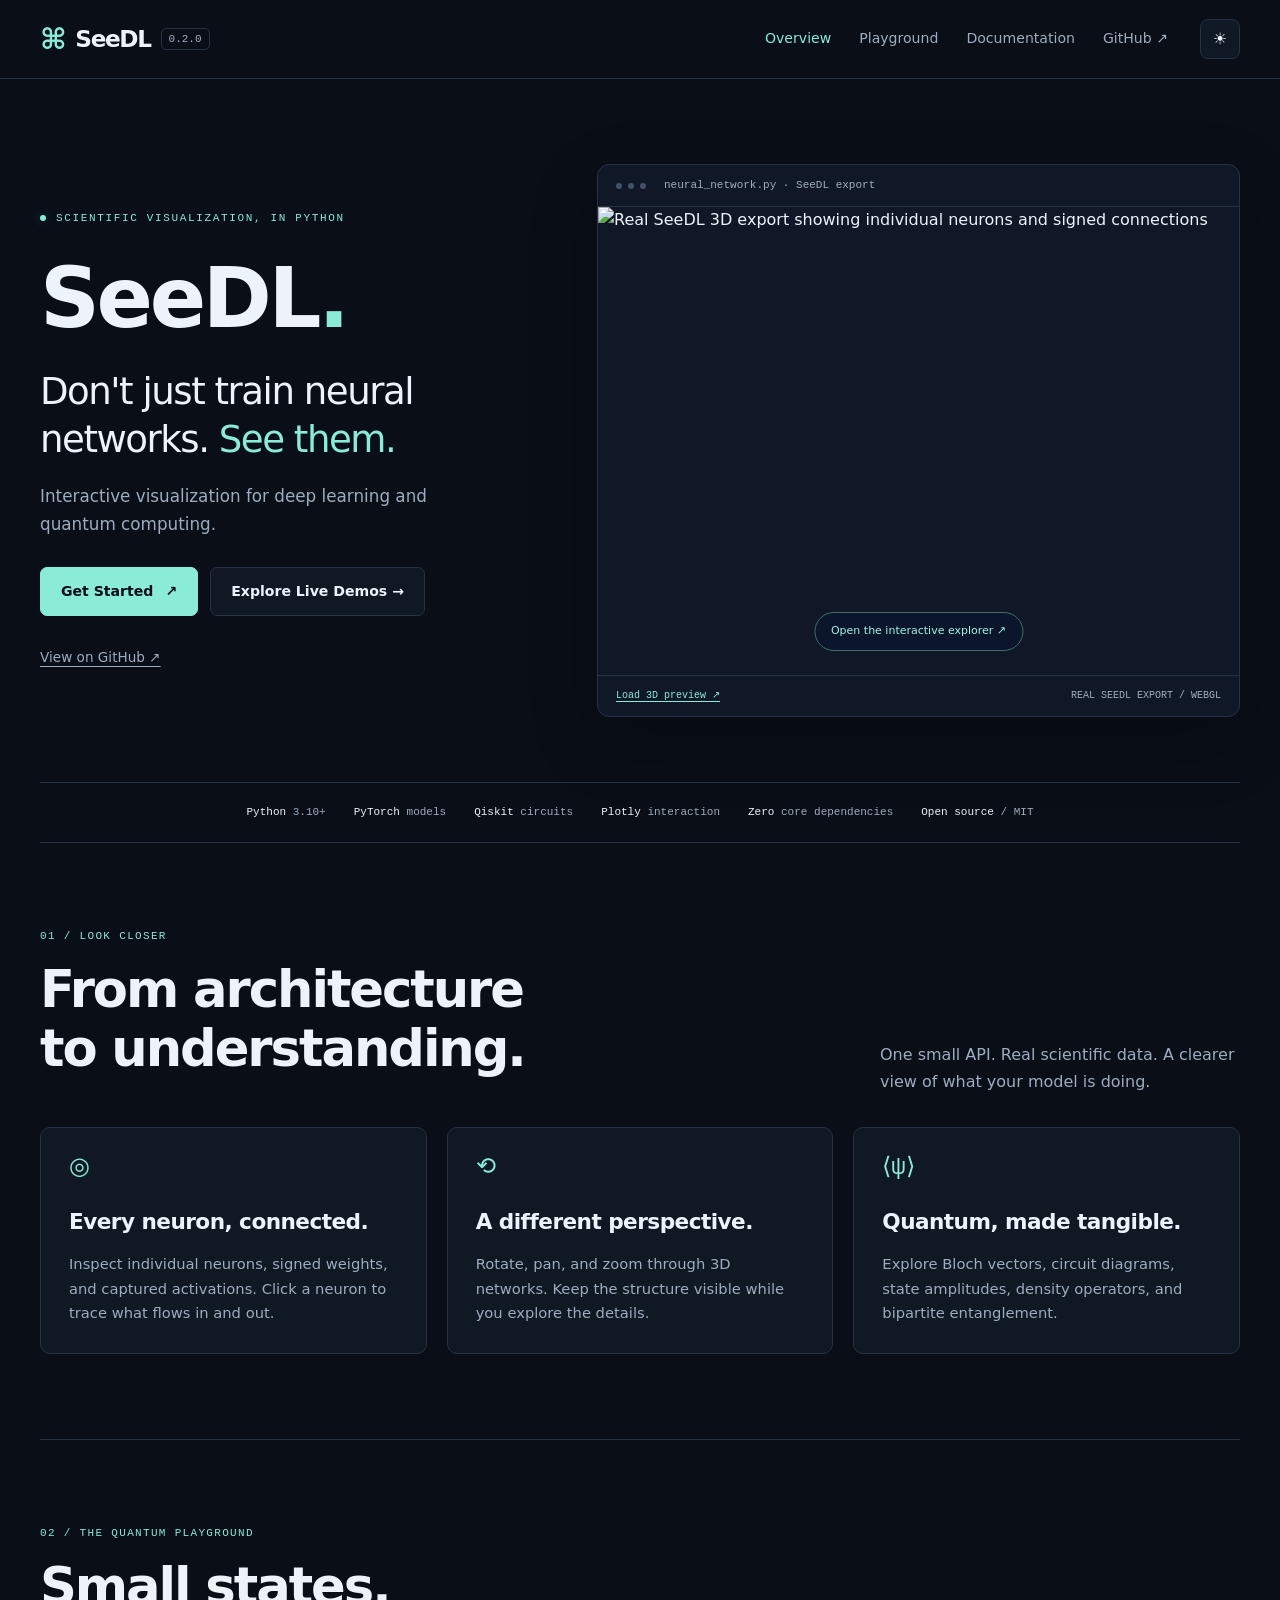
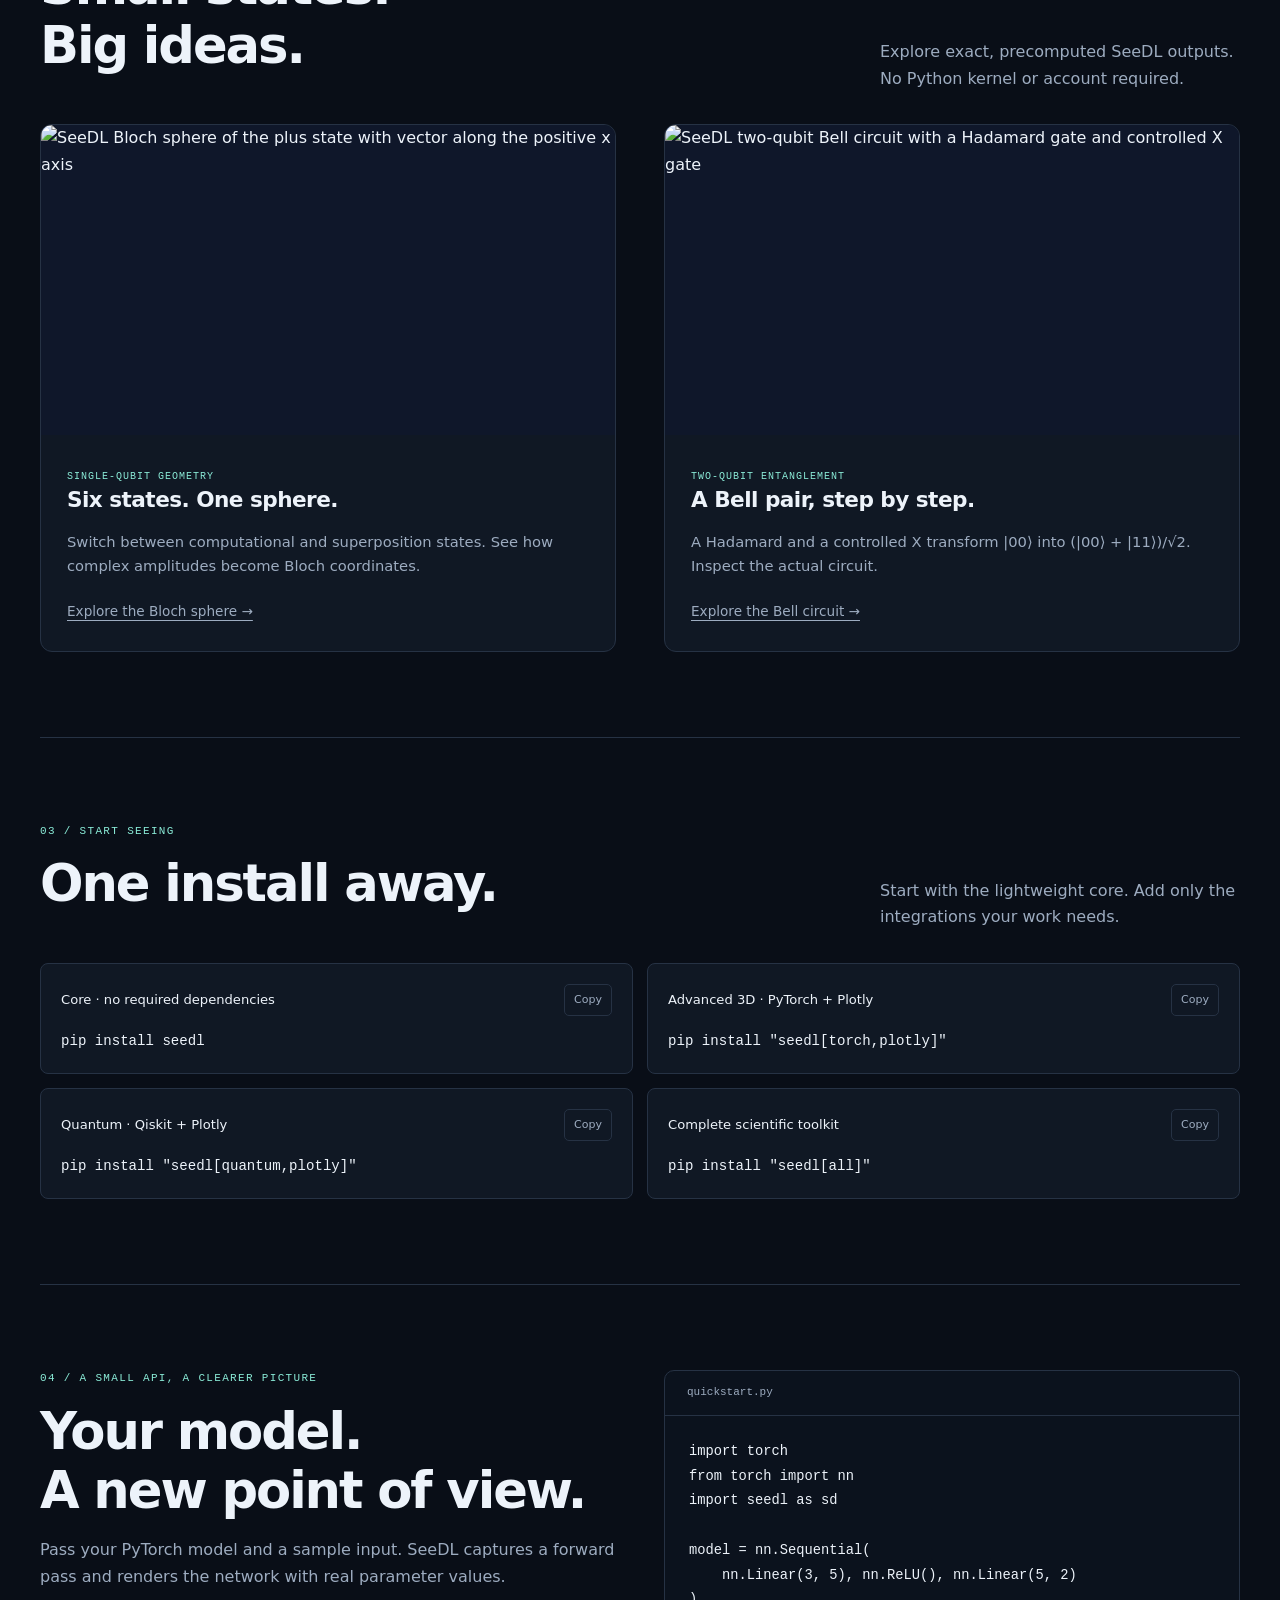
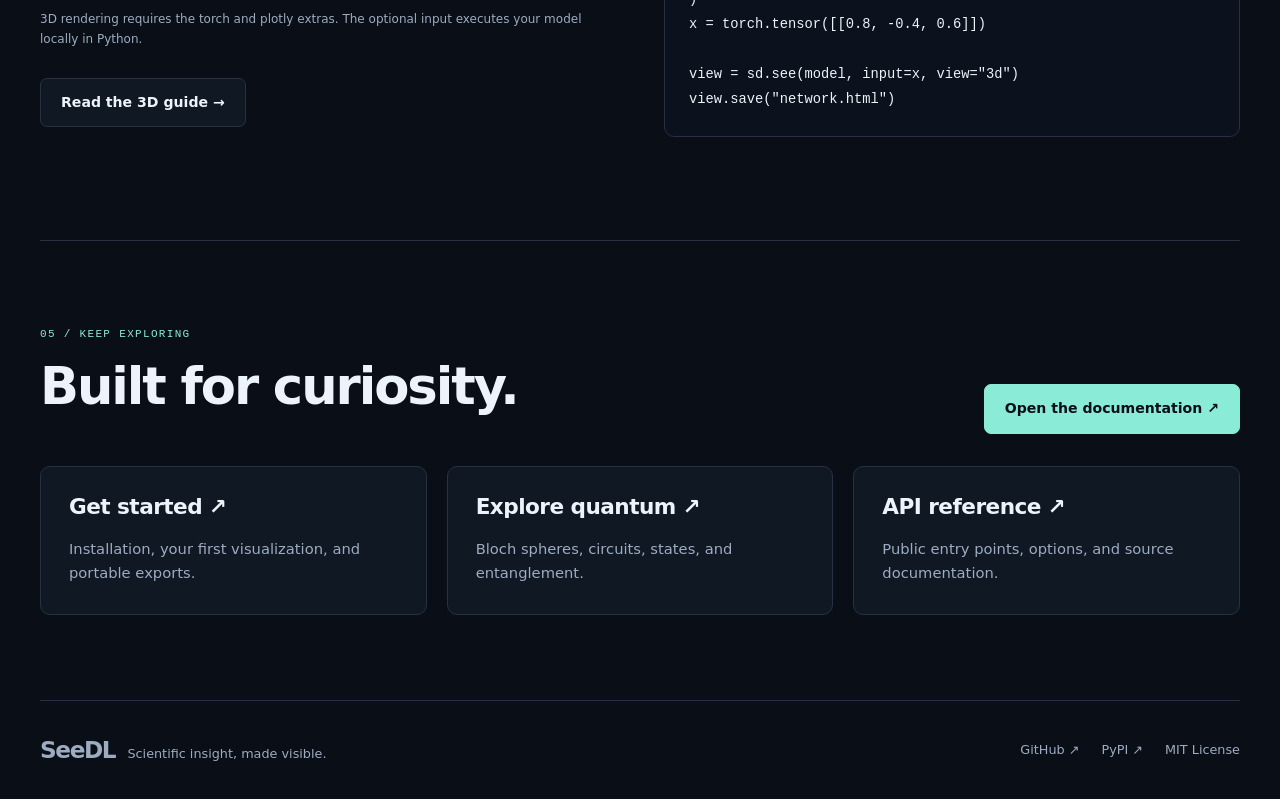
==== website/index.html @ eef2b164 "Build official SeeDL website and interactive playground" ====
<!doctype html>
<html lang="en"><head><meta charset="utf-8"><meta name="viewport" content="width=device-width, initial-scale=1">
<title>Interactive deep learning & quantum visualization · SeeDL</title><meta name="description" content="SeeDL 0.2.0 — interactive visualization for deep learning and quantum computing. Explore real PyTorch networks, Bloch spheres, and quantum circuits.">
<meta name="theme-color" content="#090e17"><link rel="icon" href="./assets/favicon.svg" type="image/svg+xml">
<link rel="stylesheet" href="./assets/style.css"><script src="./assets/site.js" defer></script></head>
<body><a class="skip" href="#main">Skip to content</a><header class="header"><nav class="nav wrap" aria-label="Main navigation">
<a class="brand" href="./index.html" aria-label="SeeDL home"><span class="brand-mark" aria-hidden="true">⌘</span>SeeDL <span class="version">0.2.0</span></a>
<button class="menu-button" data-menu aria-label="Toggle navigation" aria-controls="main-links" aria-expanded="false">☰</button>
<div class="navlinks" id="main-links"><a href="./index.html" aria-current="page">Overview</a><a href="./playground.html">Playground</a><a href="./docs/index.html">Documentation</a><a href="https://github.com/iamaritrasaha/seedl">GitHub ↗</a></div>
<button class="theme-button" data-theme-toggle aria-label="Use light theme">☀</button></nav></header>
<main id="main"><div class="wrap"><section class="hero"><div><div class="eyebrow"><span class="dot"></span> Scientific visualization, in Python</div><h1>SeeDL<span class="accent">.</span></h1><p class="tagline">Don't just train neural networks. <span class="accent">See them.</span></p><p class="intro">Interactive visualization for deep learning and quantum computing.</p><div class="actions"><a class="button primary" href="./docs/index.html#quickstart">Get Started <span>↗</span></a><a class="button" href="./playground.html">Explore Live Demos →</a></div><a class="textlink" href="https://github.com/iamaritrasaha/seedl">View on GitHub ↗</a></div>
<div class="hero-visual"><div class="window"><div class="windowbar"><i></i><i></i><i></i><span>neural_network.py · SeeDL export</span></div><a class="image-link" href="./playground.html#network"><img src="./assets/network.jpg" width="911" height="664" alt="Real SeeDL 3D export showing individual neurons and signed connections"></a><div class="windowfoot"><button class="preview-load" data-preview>Load 3D preview ↗</button><span>REAL SEEDL EXPORT / WEBGL</span></div></div></div></section>
<div class="trustbar"><span><b>Python</b> 3.10+</span><span><b>PyTorch</b> models</span><span><b>Qiskit</b> circuits</span><span><b>Plotly</b> interaction</span><span><b>Zero</b> core dependencies</span><span><b>Open source</b> / MIT</span></div>
<section class="section"><div class="section-head"><div><div class="section-number">01 / LOOK CLOSER</div><h2>From architecture<br>to understanding.</h2></div><p>One small API. Real scientific data. A clearer view of what your model is doing.</p></div><div class="grid3"><article class="card"><div class="icon">◎</div><h3>Every neuron, connected.</h3><p>Inspect individual neurons, signed weights, and captured activations. Click a neuron to trace what flows in and out.</p></article><article class="card"><div class="icon">⟲</div><h3>A different perspective.</h3><p>Rotate, pan, and zoom through 3D networks. Keep the structure visible while you explore the details.</p></article><article class="card"><div class="icon">⟨ψ⟩</div><h3>Quantum, made tangible.</h3><p>Explore Bloch vectors, circuit diagrams, state amplitudes, density operators, and bipartite entanglement.</p></article></div></section>
<section class="section"><div class="section-head"><div><div class="section-number">02 / THE QUANTUM PLAYGROUND</div><h2>Small states.<br>Big ideas.</h2></div><p>Explore exact, precomputed SeeDL outputs. No Python kernel or account required.</p></div><div class="split"><article class="quantum-card"><a href="./playground.html#bloch"><img src="./assets/bloch.svg" width="780" height="560" loading="lazy" alt="SeeDL Bloch sphere of the plus state with vector along the positive x axis"></a><div class="quantum-body"><span class="badge">Single-qubit geometry</span><h3>Six states. One sphere.</h3><p>Switch between computational and superposition states. See how complex amplitudes become Bloch coordinates.</p><a class="textlink" href="./playground.html#bloch">Explore the Bloch sphere →</a></div></article><article class="quantum-card"><a href="./playground.html#circuit"><img src="./assets/bell.svg" width="780" height="560" loading="lazy" alt="SeeDL two-qubit Bell circuit with a Hadamard gate and controlled X gate"></a><div class="quantum-body"><span class="badge">Two-qubit entanglement</span><h3>A Bell pair, step by step.</h3><p>A Hadamard and a controlled X transform |00⟩ into (|00⟩ + |11⟩)/√2. Inspect the actual circuit.</p><a class="textlink" href="./playground.html#circuit">Explore the Bell circuit →</a></div></article></div></section>
<section class="section" id="installation"><div class="section-head"><div><div class="section-number">03 / START SEEING</div><h2>One install away.</h2></div><p>Start with the lightweight core. Add only the integrations your work needs.</p></div><div class="install-grid"><div class="install"><div class="install-top"><span>Core · no required dependencies</span><button class="copy" data-copy="pip install seedl" aria-label="Copy Core · no required dependencies installation command">Copy</button></div><code>pip install seedl</code></div><div class="install"><div class="install-top"><span>Advanced 3D · PyTorch + Plotly</span><button class="copy" data-copy="pip install &quot;seedl[torch,plotly]&quot;" aria-label="Copy Advanced 3D · PyTorch + Plotly installation command">Copy</button></div><code>pip install &quot;seedl[torch,plotly]&quot;</code></div><div class="install"><div class="install-top"><span>Quantum · Qiskit + Plotly</span><button class="copy" data-copy="pip install &quot;seedl[quantum,plotly]&quot;" aria-label="Copy Quantum · Qiskit + Plotly installation command">Copy</button></div><code>pip install &quot;seedl[quantum,plotly]&quot;</code></div><div class="install"><div class="install-top"><span>Complete scientific toolkit</span><button class="copy" data-copy="pip install &quot;seedl[all]&quot;" aria-label="Copy Complete scientific toolkit installation command">Copy</button></div><code>pip install &quot;seedl[all]&quot;</code></div></div></section>
<section class="section"><div class="split"><div><div class="section-number">04 / A SMALL API, A CLEARER PICTURE</div><h2>Your model.<br>A new point of view.</h2><p>Pass your PyTorch model and a sample input. SeeDL captures a forward pass and renders the network with real parameter values.</p><p class="mini">3D rendering requires the torch and plotly extras. The optional input executes your model locally in Python.</p><div class="actions"><a class="button" href="./docs/index.html#interactive-3d">Read the 3D guide →</a></div></div><div class="terminal"><div class="terminal-title">quickstart.py</div><pre><code>import torch
from torch import nn
import seedl as sd

model = nn.Sequential(
    nn.Linear(3, 5), nn.ReLU(), nn.Linear(5, 2)
)
x = torch.tensor([[0.8, -0.4, 0.6]])

view = sd.see(model, input=x, view=&quot;3d&quot;)
view.save(&quot;network.html&quot;)</code></pre></div></div></section>
<section class="section"><div class="section-head"><div><div class="section-number">05 / KEEP EXPLORING</div><h2>Built for curiosity.</h2></div><a class="button primary" href="./docs/index.html">Open the documentation ↗</a></div><div class="grid3"><a class="card" href="./docs/index.html#quickstart"><h3>Get started ↗</h3><p>Installation, your first visualization, and portable exports.</p></a><a class="card" href="./docs/index.html#quantum"><h3>Explore quantum ↗</h3><p>Bloch spheres, circuits, states, and entanglement.</p></a><a class="card" href="./docs/index.html#api"><h3>API reference ↗</h3><p>Public entry points, options, and source documentation.</p></a></div></section></div></main>
<footer class="footer wrap"><span><a class="brand" href="./index.html">SeeDL</a> &nbsp; Scientific insight, made visible.</span><div><a href="https://github.com/iamaritrasaha/seedl">GitHub ↗</a><a href="https://pypi.org/project/seedl/">PyPI ↗</a><a href="https://github.com/iamaritrasaha/seedl/blob/main/LICENSE">MIT License</a></div></footer></body></html>
---- website/assets/style.css ----
:root{color-scheme:dark;--bg:#090e17;--panel:#101824;--panel2:#141f2e;--text:#edf3fa;--muted:#9dacc0;--line:#263244;--accent:#8aebd7;--violet:#b3a4f5;--code:#0b121d;--shadow:0 24px 70px #0003;font-family:Inter,ui-sans-serif,system-ui,-apple-system,BlinkMacSystemFont,"Segoe UI",sans-serif;font-synthesis:none}
:root[data-theme=light]{color-scheme:light;--bg:#f5f7fa;--panel:#fff;--panel2:#edf2f7;--text:#142033;--muted:#526278;--line:#d5dde7;--accent:#076c5a;--violet:#6b45b1;--code:#edf2f7;--shadow:0 24px 70px #1631480b}
*{box-sizing:border-box}html{scroll-behavior:smooth;scroll-padding-top:100px}body{margin:0;background:var(--bg);color:var(--text);line-height:1.65}a{color:inherit;text-decoration:none}button,select{font:inherit}button,a,select{-webkit-tap-highlight-color:transparent}button{cursor:pointer}a:hover{color:var(--accent)}:focus-visible{outline:3px solid var(--accent);outline-offset:5px}p{color:var(--muted);margin:0 0 1.25rem}h1,h2,h3{line-height:1.15;letter-spacing:-.04em;font-weight:600;margin:0 0 1.1rem}h1{font-size:clamp(3rem,6.5vw,6.25rem)}h2{font-size:clamp(2rem,4vw,3.25rem)}h3{font-size:1.35rem;letter-spacing:-.025em}code,pre,.mono{font-family:"SFMono-Regular",Consolas,"Liberation Mono",monospace}code{font-size:.88em}pre{margin:0;white-space:pre;overflow:auto;line-height:1.8;font-size:.86rem}pre code{font-size:inherit}.wrap{width:min(1200px,calc(100% - 64px));margin:auto}.skip{position:fixed;top:-100px;left:20px;z-index:20;padding:10px;background:var(--panel)}.skip:focus{top:10px}.header{position:sticky;top:0;z-index:10;border-bottom:1px solid var(--line);background:var(--bg)}.nav{height:78px;display:flex;align-items:center;gap:32px}.brand{display:inline-flex;align-items:center;gap:10px;font-weight:700;font-size:1.45rem;letter-spacing:-.06em}.brand-mark{color:var(--accent);font-size:1.8rem;line-height:1}.version{font:11px/1.5 ui-monospace,monospace;letter-spacing:0;border:1px solid var(--line);padding:2px 7px;border-radius:5px;color:var(--muted)}.navlinks{margin-left:auto;display:flex;align-items:center;gap:28px;font-size:.88rem;color:var(--muted)}.navlinks [aria-current=page]{color:var(--accent)}.theme-button,.menu-button{background:var(--panel);color:var(--text);border:1px solid var(--line);border-radius:8px;min-width:40px;min-height:40px}.menu-button{display:none}.eyebrow{display:flex;align-items:center;gap:10px;font:11px/1.5 ui-monospace,monospace;letter-spacing:.15em;text-transform:uppercase;color:var(--accent);margin-bottom:24px}.dot{width:6px;height:6px;border-radius:100%;background:var(--accent);box-shadow:0 0 12px #8aebd744}.hero{padding:85px 0 65px;display:grid;grid-template-columns:.95fr 1.2fr;gap:48px;align-items:center}.hero h1{margin-bottom:22px}.hero .tagline{font-size:clamp(1.6rem,2.9vw,2.45rem);line-height:1.28;letter-spacing:-.04em;color:var(--text);max-width:450px}.accent{color:var(--accent)}.hero .intro{max-width:400px;font-size:1.05rem}.actions{display:flex;gap:12px;flex-wrap:wrap;align-items:center;margin:28px 0}.button{display:inline-flex;align-items:center;justify-content:center;gap:12px;padding:12px 20px;border:1px solid var(--line);border-radius:7px;background:var(--panel);font-size:.88rem;font-weight:600;color:var(--text);transition:transform .2s,border-color .2s}.button:hover{transform:translateY(-2px);border-color:var(--accent)}.button.primary{background:var(--accent);border-color:var(--accent);color:var(--bg)}.textlink{font-size:.85rem;color:var(--muted);text-decoration:underline;text-underline-offset:4px}.hero-visual{min-width:0;position:relative}.window{border:1px solid var(--line);border-radius:12px;background:#101827;overflow:hidden;box-shadow:var(--shadow)}.windowbar{padding:13px 18px;display:flex;gap:6px;align-items:center;border-bottom:1px solid #263244;color:#a1aec0;font:11px/1.4 monospace}.windowbar i{height:6px;width:6px;border-radius:50%;background:#425166}.windowbar span{margin-left:12px}.window img{display:block;width:100%;height:auto}.windowfoot{display:flex;justify-content:space-between;padding:12px 18px;border-top:1px solid #263244;color:#a1aec0;font:10px/1.6 monospace}.image-link{display:block;position:relative}.image-link:after{content:'Open the interactive explorer ↗';position:absolute;bottom:24px;left:50%;transform:translateX(-50%);white-space:nowrap;background:#0c172de8;color:#a4f4e2;border:1px solid #456c6c;border-radius:30px;padding:9px 16px;font-size:11px}.trustbar{display:flex;gap:28px;justify-content:center;flex-wrap:wrap;border-top:1px solid var(--line);border-bottom:1px solid var(--line);padding:21px 0;font:11px/1.6 monospace;color:var(--muted)}.trustbar b{color:var(--text);font-weight:500}.section{padding:85px 0;border-bottom:1px solid var(--line)}.section-head{display:flex;justify-content:space-between;align-items:end;gap:32px;margin-bottom:32px}.section-head p{max-width:360px;margin:0}.section-number{color:var(--accent);font:11px/1.5 monospace;letter-spacing:.12em;margin-bottom:15px}.grid3{display:grid;grid-template-columns:repeat(3,1fr);gap:20px}.card{padding:28px;border:1px solid var(--line);border-radius:10px;background:var(--panel)}.card p{font-size:.92rem;margin-bottom:0}.card .icon{font:24px/1 monospace;color:var(--accent);margin-bottom:30px}.split{display:grid;grid-template-columns:1fr 1fr;gap:48px;align-items:start}.terminal{border:1px solid var(--line);border-radius:10px;background:var(--code);overflow:hidden}.terminal-title{font:11px/1.6 monospace;color:var(--muted);padding:13px 22px;border-bottom:1px solid var(--line)}.terminal pre{padding:24px}.comment{color:var(--muted)}.syntax{color:var(--accent)}.install-grid{display:grid;grid-template-columns:1fr 1fr;gap:14px}.install{padding:20px;background:var(--panel);border:1px solid var(--line);border-radius:8px;min-width:0}.install-top{display:flex;align-items:center;justify-content:space-between;font-size:.82rem;margin-bottom:14px}.copy{background:transparent;border:1px solid var(--line);border-radius:5px;color:var(--muted);font-size:11px;padding:5px 9px;min-height:32px}.install code{display:block;overflow:auto;white-space:nowrap}.quantum-card{background:var(--panel);border:1px solid var(--line);border-radius:12px;overflow:hidden}.quantum-card img{width:100%;height:310px;object-fit:contain;display:block;background:#0f172a}.quantum-body{padding:26px}.quantum-body p{font-size:.92rem}.badge{color:var(--accent);font:10px/1.5 monospace;letter-spacing:.1em;text-transform:uppercase}.footer{padding:30px 0;display:flex;align-items:center;justify-content:space-between;gap:25px;font-size:.8rem;color:var(--muted)}.footer div{display:flex;gap:22px}.page-title{padding:55px 0 30px}.page-title h1{font-size:clamp(2.6rem,5vw,4rem)}.page-title p{max-width:680px}.playground{padding-bottom:65px}.tabs{display:flex;gap:8px;margin-bottom:20px;flex-wrap:wrap}.tab{background:var(--panel);color:var(--muted);border:1px solid var(--line);padding:11px 20px;border-radius:7px;font-size:.9rem}.tab[aria-selected=true]{background:var(--panel2);color:var(--accent);border-color:var(--accent)}[hidden]{display:none!important}.demo-layout{display:grid;grid-template-columns:minmax(0,1fr) 265px;gap:20px}.demo-stage{border:1px solid var(--line);border-radius:10px;overflow:hidden;background:#0f172a;position:relative;min-width:0}.demo-stage iframe{display:block;width:100%;height:650px;border:0}.demo-caption{padding:14px 18px;border-top:1px solid var(--line);font-size:12px;color:#a1aec0}.inspector{padding:24px;border:1px solid var(--line);border-radius:10px;background:var(--panel);font-size:.85rem}.inspector h3{font-size:1rem;margin:20px 0 12px}.inspector h3:first-child{margin-top:0}.inspector p{margin-bottom:15px}.inspector code{display:block;white-space:normal;overflow-wrap:anywhere}.inspector select{max-width:100%;width:100%;border:1px solid var(--line);border-radius:6px;padding:9px;background:var(--panel2);color:var(--text);margin:10px 0 18px}.inspector .button{width:100%;margin-top:10px;padding:9px}.legend-key{display:block;margin:8px 0}.legend-key:before{content:'';display:inline-block;width:18px;height:2px;background:#00e5ff;vertical-align:middle;margin-right:9px}.legend-key.out:before{background:#fbbf24}.states{display:grid;grid-template-columns:repeat(3,1fr);gap:8px;margin:12px 0 24px}.state{border:1px solid var(--line);border-radius:6px;padding:10px 4px;background:var(--panel2);color:var(--text);min-height:44px}.state[aria-pressed=true]{border-color:var(--accent);color:var(--accent)}.notice{padding:15px 20px;background:var(--panel);border:1px solid var(--line);border-radius:8px;font-size:.8rem;margin-top:20px;color:var(--muted)}.demo-source{margin-top:25px}.demo-source summary{cursor:pointer;color:var(--muted);font-size:.85rem;padding:10px 0}.doc-layout{display:grid;grid-template-columns:220px minmax(0,1fr);gap:60px;padding:45px 0 80px;align-items:start}.docnav{position:sticky;top:105px;max-height:calc(100vh - 130px);overflow:auto;border-right:1px solid var(--line);font-size:.85rem}.docnav a{display:block;color:var(--muted);padding:6px 15px 6px 0}.docnav a:hover{color:var(--accent)}.docnav strong{display:block;font-size:.7rem;text-transform:uppercase;letter-spacing:.1em;margin:14px 0 8px;color:var(--text)}.docs{min-width:0;max-width:820px}.docs h1{font-size:3rem}.docs h2{font-size:1.8rem;margin-top:55px}.docs h3{font-size:1.1rem;margin-top:25px}.docs pre{background:var(--code);border:1px solid var(--line);border-radius:8px;padding:22px;margin:20px 0}.docs p a{color:var(--accent);text-decoration:underline;text-underline-offset:3px}.docs table{width:100%;border-collapse:collapse;font-size:.85rem;display:block;overflow:auto}.docs th,.docs td{text-align:left;padding:12px;border-bottom:1px solid var(--line);vertical-align:top}.docs th{color:var(--muted);font-weight:500}.loading-note{position:absolute;top:10px;left:12px;color:#a1aec0;font-size:11px;pointer-events:none}.fail-note{padding:16px;color:#fff;background:#6d2833}.mini{font-size:.75rem;color:var(--muted)}
@media(min-width:900px){.hero-visual{animation:arrive .7s ease-out both}@keyframes arrive{from{opacity:0;transform:translateY(10px)}to{opacity:1;transform:translateY(0)}}}
@media(max-width:1000px){.hero{gap:24px}.demo-layout{grid-template-columns:minmax(0,1fr) 230px}.grid3{gap:12px}.card{padding:22px}.split{gap:28px}}
@media(max-width:760px){.wrap{width:calc(100% - 36px)}.nav{height:66px;gap:12px}.navlinks{display:none;position:absolute;top:66px;left:0;right:0;padding:22px;background:var(--bg);border-bottom:1px solid var(--line);flex-direction:column;align-items:start;gap:18px}.navlinks.open{display:flex}.menu-button{display:block;margin-left:auto}.theme-button{flex-shrink:0}.hero{grid-template-columns:1fr;padding:48px 0 36px;gap:28px}.hero h1{font-size:4rem}.hero .tagline{max-width:100%;font-size:2rem}.hero .intro{max-width:100%}.hero-visual{max-width:600px}.trustbar{gap:14px;font-size:10px}.section{padding:50px 0}.section-head{display:block}.section-head p{margin-top:18px}.grid3,.split{grid-template-columns:1fr}.split{gap:28px}.grid3{gap:14px}.card .icon{margin-bottom:18px}.install-grid{grid-template-columns:1fr}.footer{align-items:start;flex-direction:column}.footer div{flex-wrap:wrap}.demo-layout{grid-template-columns:1fr}.inspector{display:block}.demo-stage iframe{height:590px}.doc-layout{grid-template-columns:1fr;gap:25px;padding-top:25px}.docnav{position:static;max-height:none;border-right:0;border-bottom:1px solid var(--line);padding-bottom:18px;display:flex;flex-wrap:wrap;gap:4px 16px}.docnav strong{flex-basis:100%;margin:4px 0}.docnav a{padding:3px 0}.docs h1{font-size:2.6rem}.tabs{gap:6px}.tab{padding:10px 12px;font-size:.8rem}.page-title{padding-top:35px}.quantum-card img{height:260px}}
@media(prefers-reduced-motion:reduce){html{scroll-behavior:auto}*,*:before,*:after{animation:none!important;transition:none!important}}
@media(max-width:760px){.demo-stage{overflow-x:auto}.demo-stage iframe{width:720px;max-width:none}.demo-caption{min-width:300px;position:sticky;left:0}}

.preview-load{font:inherit;color:#8aebd7;background:transparent;border:0;padding:0;text-decoration:underline;text-underline-offset:3px}.preview-load:disabled{text-decoration:none;cursor:default;color:#a1aec0}.preview-live{overflow:auto}.preview-live iframe{display:block;width:100%;min-width:680px;height:500px;border:0}
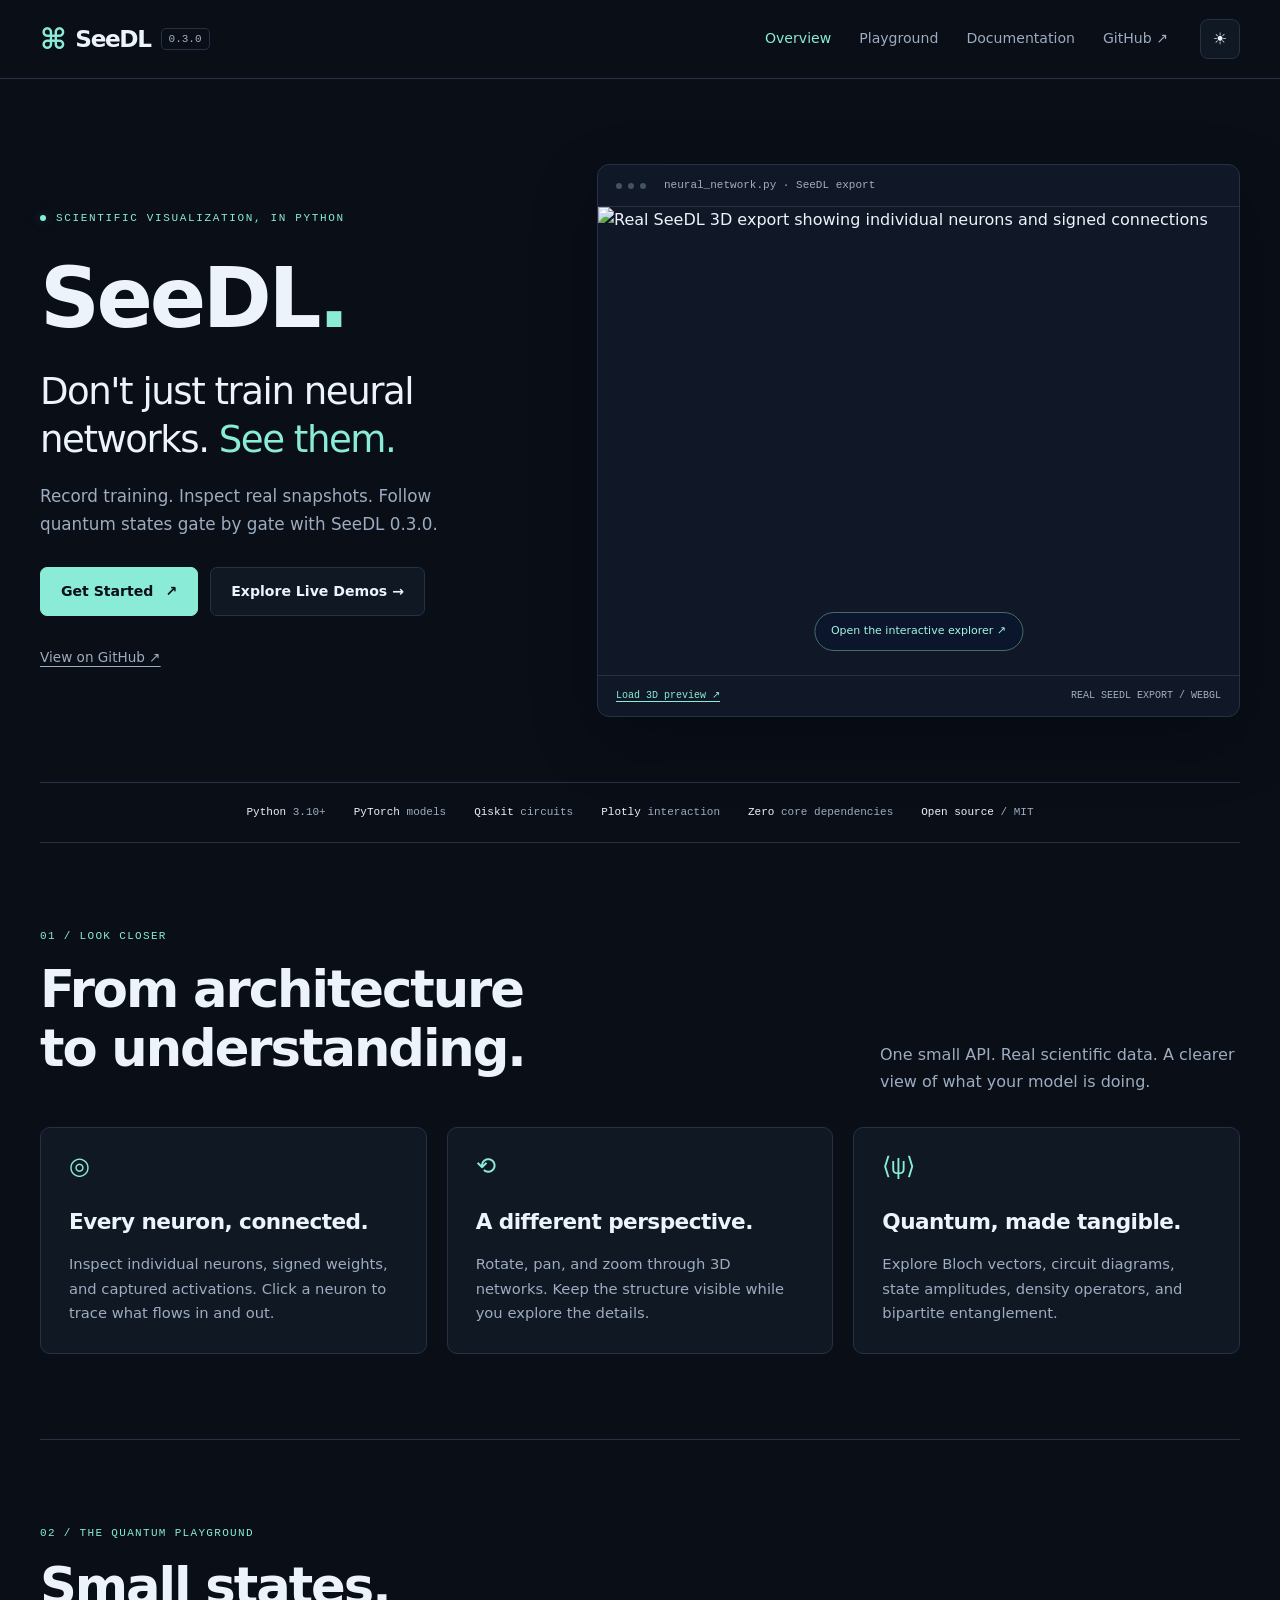
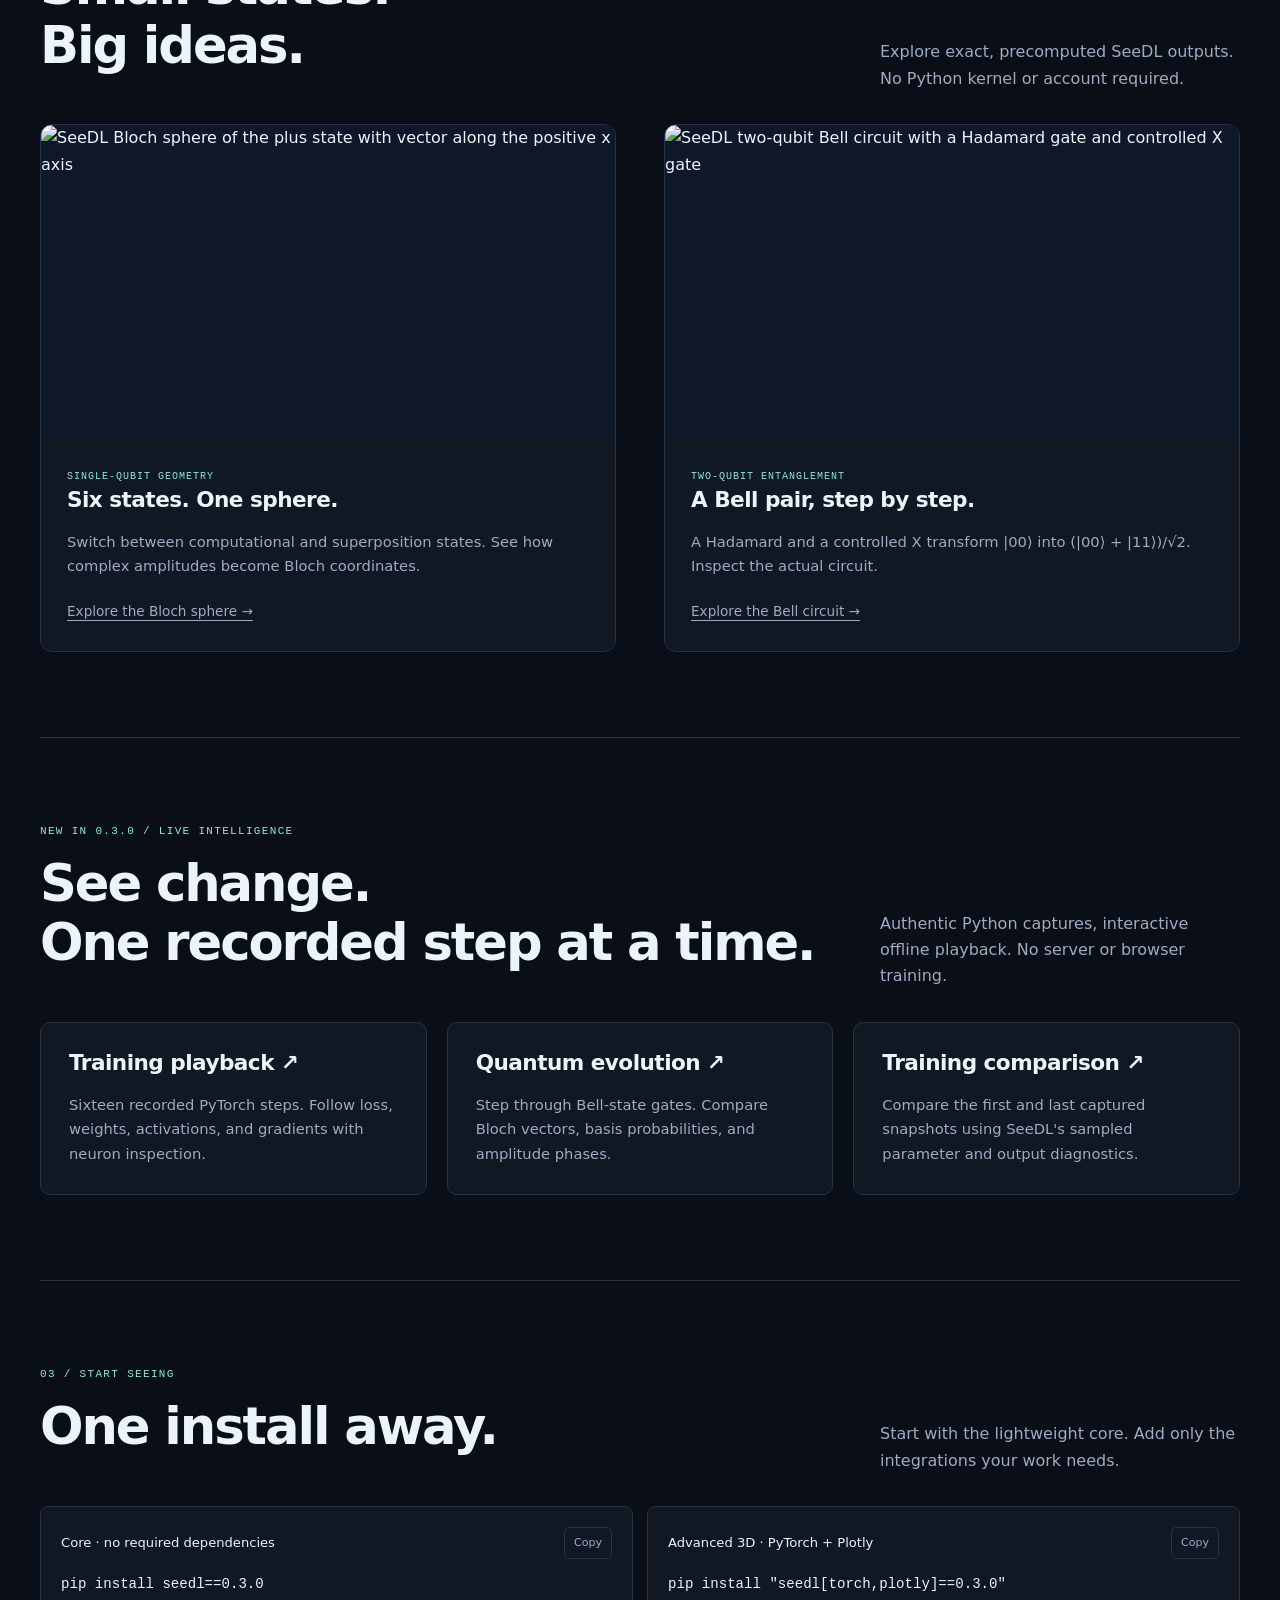
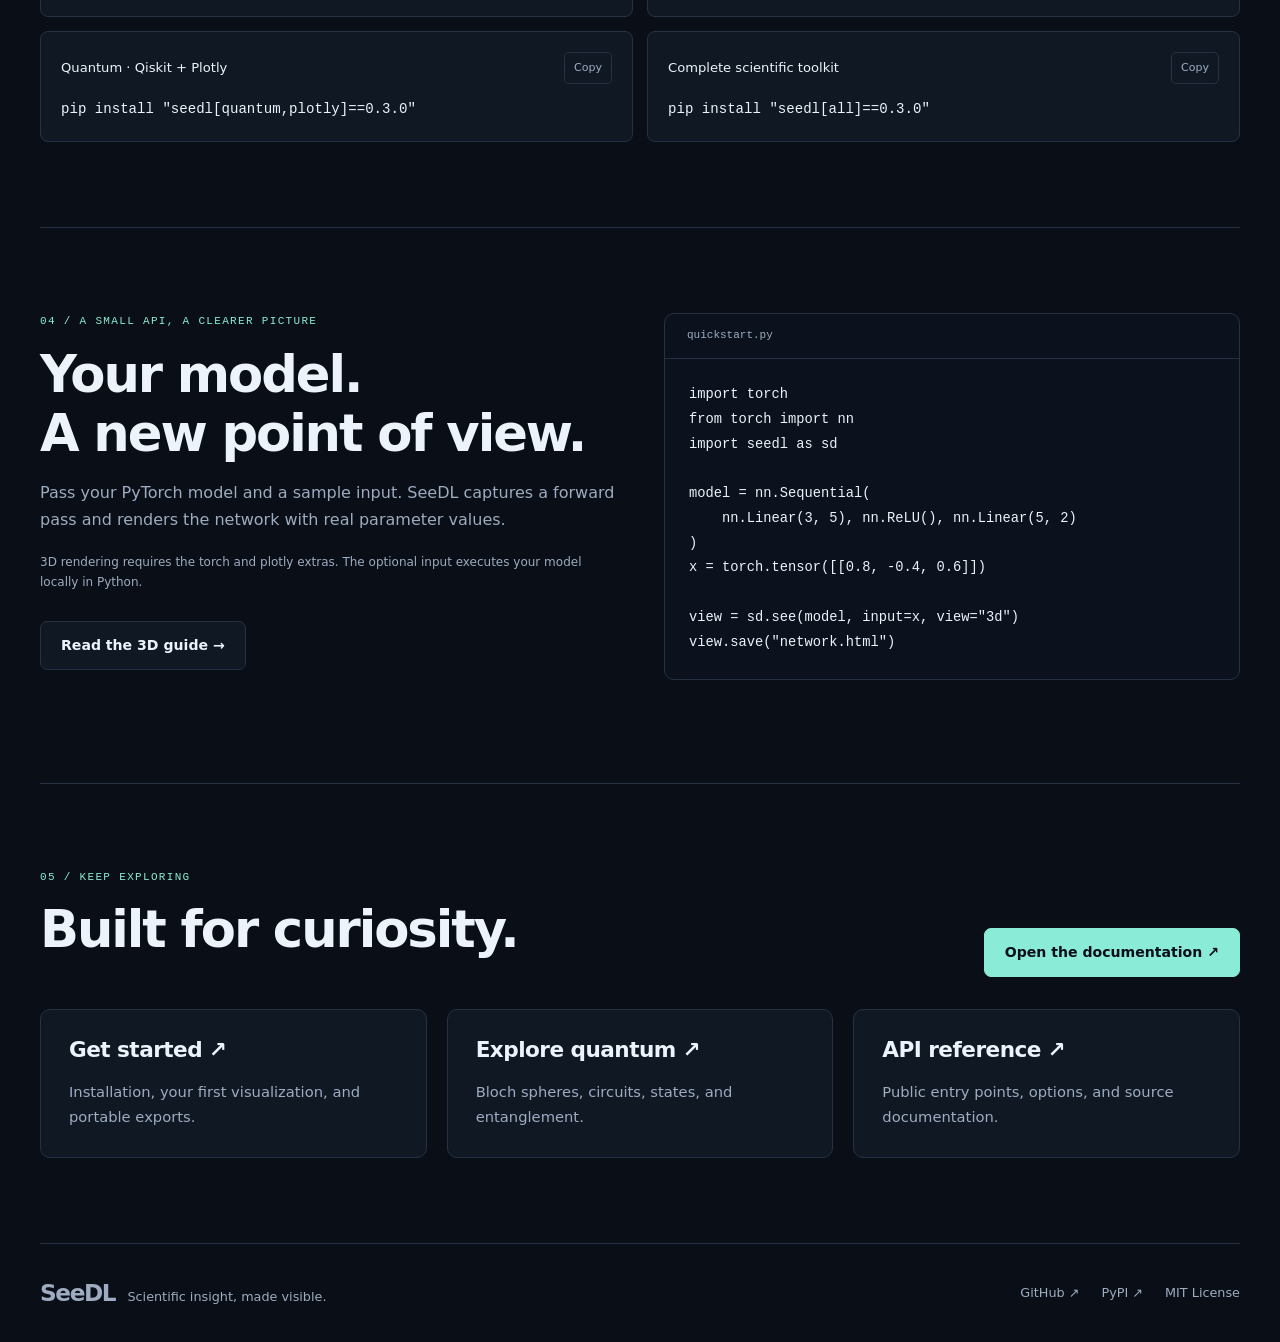
==== commit d29a2a14: "feat(website): showcase 0.3.0 training playback and quantum evolution" ====
--- a/website/index.html
+++ b/website/index.html
@@ -1,19 +1,20 @@
 <!doctype html>
 <html lang="en"><head><meta charset="utf-8"><meta name="viewport" content="width=device-width, initial-scale=1">
-<title>Interactive deep learning & quantum visualization · SeeDL</title><meta name="description" content="SeeDL 0.2.0 — interactive visualization for deep learning and quantum computing. Explore real PyTorch networks, Bloch spheres, and quantum circuits.">
+<title>Recorded training &amp; quantum evolution · SeeDL 0.3.0</title><meta name="description" content="SeeDL 0.3.0 — interactive visualization for deep learning and quantum computing. Explore real PyTorch training snapshots, loss timelines, neural networks, and Qiskit gate evolution.">
 <meta name="theme-color" content="#090e17"><link rel="icon" href="./assets/favicon.svg" type="image/svg+xml">
 <link rel="stylesheet" href="./assets/style.css"><script src="./assets/site.js" defer></script></head>
 <body><a class="skip" href="#main">Skip to content</a><header class="header"><nav class="nav wrap" aria-label="Main navigation">
-<a class="brand" href="./index.html" aria-label="SeeDL home"><span class="brand-mark" aria-hidden="true">⌘</span>SeeDL <span class="version">0.2.0</span></a>
+<a class="brand" href="./index.html" aria-label="SeeDL home"><span class="brand-mark" aria-hidden="true">⌘</span>SeeDL <span class="version">0.3.0</span></a>
 <button class="menu-button" data-menu aria-label="Toggle navigation" aria-controls="main-links" aria-expanded="false">☰</button>
 <div class="navlinks" id="main-links"><a href="./index.html" aria-current="page">Overview</a><a href="./playground.html">Playground</a><a href="./docs/index.html">Documentation</a><a href="https://github.com/iamaritrasaha/seedl">GitHub ↗</a></div>
 <button class="theme-button" data-theme-toggle aria-label="Use light theme">☀</button></nav></header>
-<main id="main"><div class="wrap"><section class="hero"><div><div class="eyebrow"><span class="dot"></span> Scientific visualization, in Python</div><h1>SeeDL<span class="accent">.</span></h1><p class="tagline">Don't just train neural networks. <span class="accent">See them.</span></p><p class="intro">Interactive visualization for deep learning and quantum computing.</p><div class="actions"><a class="button primary" href="./docs/index.html#quickstart">Get Started <span>↗</span></a><a class="button" href="./playground.html">Explore Live Demos →</a></div><a class="textlink" href="https://github.com/iamaritrasaha/seedl">View on GitHub ↗</a></div>
+<main id="main"><div class="wrap"><section class="hero"><div><div class="eyebrow"><span class="dot"></span> Scientific visualization, in Python</div><h1>SeeDL<span class="accent">.</span></h1><p class="tagline">Don't just train neural networks. <span class="accent">See them.</span></p><p class="intro">Record training. Inspect real snapshots. Follow quantum states gate by gate with SeeDL 0.3.0.</p><div class="actions"><a class="button primary" href="./docs/index.html#quickstart">Get Started <span>↗</span></a><a class="button" href="./playground.html">Explore Live Demos →</a></div><a class="textlink" href="https://github.com/iamaritrasaha/seedl">View on GitHub ↗</a></div>
 <div class="hero-visual"><div class="window"><div class="windowbar"><i></i><i></i><i></i><span>neural_network.py · SeeDL export</span></div><a class="image-link" href="./playground.html#network"><img src="./assets/network.jpg" width="911" height="664" alt="Real SeeDL 3D export showing individual neurons and signed connections"></a><div class="windowfoot"><button class="preview-load" data-preview>Load 3D preview ↗</button><span>REAL SEEDL EXPORT / WEBGL</span></div></div></div></section>
 <div class="trustbar"><span><b>Python</b> 3.10+</span><span><b>PyTorch</b> models</span><span><b>Qiskit</b> circuits</span><span><b>Plotly</b> interaction</span><span><b>Zero</b> core dependencies</span><span><b>Open source</b> / MIT</span></div>
 <section class="section"><div class="section-head"><div><div class="section-number">01 / LOOK CLOSER</div><h2>From architecture<br>to understanding.</h2></div><p>One small API. Real scientific data. A clearer view of what your model is doing.</p></div><div class="grid3"><article class="card"><div class="icon">◎</div><h3>Every neuron, connected.</h3><p>Inspect individual neurons, signed weights, and captured activations. Click a neuron to trace what flows in and out.</p></article><article class="card"><div class="icon">⟲</div><h3>A different perspective.</h3><p>Rotate, pan, and zoom through 3D networks. Keep the structure visible while you explore the details.</p></article><article class="card"><div class="icon">⟨ψ⟩</div><h3>Quantum, made tangible.</h3><p>Explore Bloch vectors, circuit diagrams, state amplitudes, density operators, and bipartite entanglement.</p></article></div></section>
 <section class="section"><div class="section-head"><div><div class="section-number">02 / THE QUANTUM PLAYGROUND</div><h2>Small states.<br>Big ideas.</h2></div><p>Explore exact, precomputed SeeDL outputs. No Python kernel or account required.</p></div><div class="split"><article class="quantum-card"><a href="./playground.html#bloch"><img src="./assets/bloch.svg" width="780" height="560" loading="lazy" alt="SeeDL Bloch sphere of the plus state with vector along the positive x axis"></a><div class="quantum-body"><span class="badge">Single-qubit geometry</span><h3>Six states. One sphere.</h3><p>Switch between computational and superposition states. See how complex amplitudes become Bloch coordinates.</p><a class="textlink" href="./playground.html#bloch">Explore the Bloch sphere →</a></div></article><article class="quantum-card"><a href="./playground.html#circuit"><img src="./assets/bell.svg" width="780" height="560" loading="lazy" alt="SeeDL two-qubit Bell circuit with a Hadamard gate and controlled X gate"></a><div class="quantum-body"><span class="badge">Two-qubit entanglement</span><h3>A Bell pair, step by step.</h3><p>A Hadamard and a controlled X transform |00⟩ into (|00⟩ + |11⟩)/√2. Inspect the actual circuit.</p><a class="textlink" href="./playground.html#circuit">Explore the Bell circuit →</a></div></article></div></section>
-<section class="section" id="installation"><div class="section-head"><div><div class="section-number">03 / START SEEING</div><h2>One install away.</h2></div><p>Start with the lightweight core. Add only the integrations your work needs.</p></div><div class="install-grid"><div class="install"><div class="install-top"><span>Core · no required dependencies</span><button class="copy" data-copy="pip install seedl" aria-label="Copy Core · no required dependencies installation command">Copy</button></div><code>pip install seedl</code></div><div class="install"><div class="install-top"><span>Advanced 3D · PyTorch + Plotly</span><button class="copy" data-copy="pip install &quot;seedl[torch,plotly]&quot;" aria-label="Copy Advanced 3D · PyTorch + Plotly installation command">Copy</button></div><code>pip install &quot;seedl[torch,plotly]&quot;</code></div><div class="install"><div class="install-top"><span>Quantum · Qiskit + Plotly</span><button class="copy" data-copy="pip install &quot;seedl[quantum,plotly]&quot;" aria-label="Copy Quantum · Qiskit + Plotly installation command">Copy</button></div><code>pip install &quot;seedl[quantum,plotly]&quot;</code></div><div class="install"><div class="install-top"><span>Complete scientific toolkit</span><button class="copy" data-copy="pip install &quot;seedl[all]&quot;" aria-label="Copy Complete scientific toolkit installation command">Copy</button></div><code>pip install &quot;seedl[all]&quot;</code></div></div></section>
+<section class="section"><div class="section-head"><div><div class="section-number">NEW IN 0.3.0 / LIVE INTELLIGENCE</div><h2>See change.<br>One recorded step at a time.</h2></div><p>Authentic Python captures, interactive offline playback. No server or browser training.</p></div><div class="grid3"><a class="card" href="./playground.html#training"><h3>Training playback ↗</h3><p>Sixteen recorded PyTorch steps. Follow loss, weights, activations, and gradients with neuron inspection.</p></a><a class="card" href="./playground.html#evolution"><h3>Quantum evolution ↗</h3><p>Step through Bell-state gates. Compare Bloch vectors, basis probabilities, and amplitude phases.</p></a><a class="card" href="./playground.html#comparison"><h3>Training comparison ↗</h3><p>Compare the first and last captured snapshots using SeeDL's sampled parameter and output diagnostics.</p></a></div></section>
+<section class="section" id="installation"><div class="section-head"><div><div class="section-number">03 / START SEEING</div><h2>One install away.</h2></div><p>Start with the lightweight core. Add only the integrations your work needs.</p></div><div class="install-grid"><div class="install"><div class="install-top"><span>Core · no required dependencies</span><button class="copy" data-copy="pip install seedl==0.3.0" aria-label="Copy Core · no required dependencies installation command">Copy</button></div><code>pip install seedl==0.3.0</code></div><div class="install"><div class="install-top"><span>Advanced 3D · PyTorch + Plotly</span><button class="copy" data-copy="pip install &quot;seedl[torch,plotly]==0.3.0&quot;" aria-label="Copy Advanced 3D · PyTorch + Plotly installation command">Copy</button></div><code>pip install &quot;seedl[torch,plotly]==0.3.0&quot;</code></div><div class="install"><div class="install-top"><span>Quantum · Qiskit + Plotly</span><button class="copy" data-copy="pip install &quot;seedl[quantum,plotly]==0.3.0&quot;" aria-label="Copy Quantum · Qiskit + Plotly installation command">Copy</button></div><code>pip install &quot;seedl[quantum,plotly]==0.3.0&quot;</code></div><div class="install"><div class="install-top"><span>Complete scientific toolkit</span><button class="copy" data-copy="pip install &quot;seedl[all]==0.3.0&quot;" aria-label="Copy Complete scientific toolkit installation command">Copy</button></div><code>pip install &quot;seedl[all]==0.3.0&quot;</code></div></div></section>
 <section class="section"><div class="split"><div><div class="section-number">04 / A SMALL API, A CLEARER PICTURE</div><h2>Your model.<br>A new point of view.</h2><p>Pass your PyTorch model and a sample input. SeeDL captures a forward pass and renders the network with real parameter values.</p><p class="mini">3D rendering requires the torch and plotly extras. The optional input executes your model locally in Python.</p><div class="actions"><a class="button" href="./docs/index.html#interactive-3d">Read the 3D guide →</a></div></div><div class="terminal"><div class="terminal-title">quickstart.py</div><pre><code>import torch
 from torch import nn
 import seedl as sd
--- a/website/assets/style.css
+++ b/website/assets/style.css
@@ -8,3 +8,5 @@
 @media(max-width:760px){.demo-stage{overflow-x:auto}.demo-stage iframe{width:720px;max-width:none}.demo-caption{min-width:300px;position:sticky;left:0}}
 
 .preview-load{font:inherit;color:#8aebd7;background:transparent;border:0;padding:0;text-decoration:underline;text-underline-offset:3px}.preview-load:disabled{text-decoration:none;cursor:default;color:#a1aec0}.preview-live{overflow:auto}.preview-live iframe{display:block;width:100%;min-width:680px;height:500px;border:0}
+
+.recorded-demo h2{font-size:1.8rem}.recorded-demo>p{max-width:900px}.recorded-demo iframe{height:1370px}.recorded-demo#evolution iframe{height:1730px}.recorded-demo#comparison iframe{height:850px}.evolution-presets{margin:18px 0}.evolution-presets select{font:inherit;color:var(--text);background:var(--panel);border:1px solid var(--line);border-radius:6px;max-width:100%;padding:10px}.recorded-demo .demo-stage iframe{width:100%;max-width:100%}@media(max-width:760px){.recorded-demo#comparison iframe{width:900px;max-width:none}}@media(max-width:760px){.recorded-demo iframe{height:1510px}.recorded-demo#evolution iframe{height:1850px}}
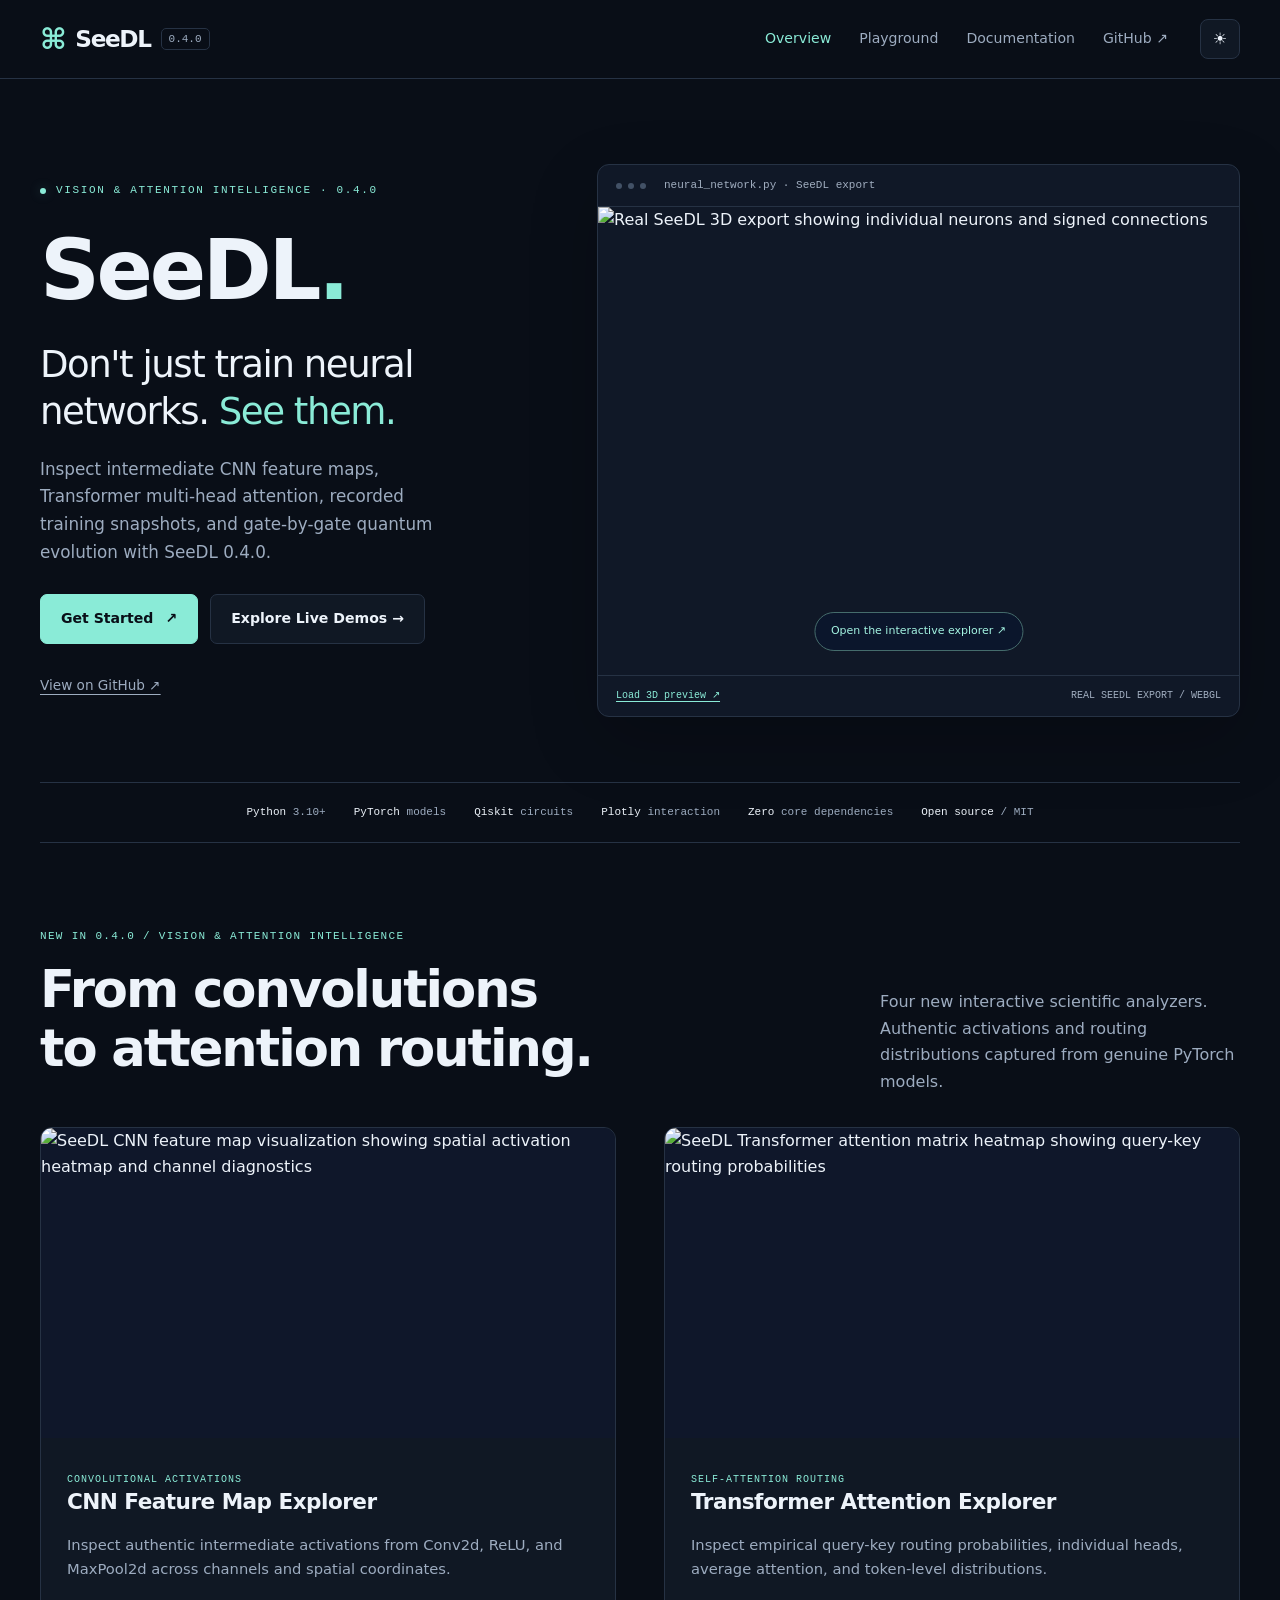
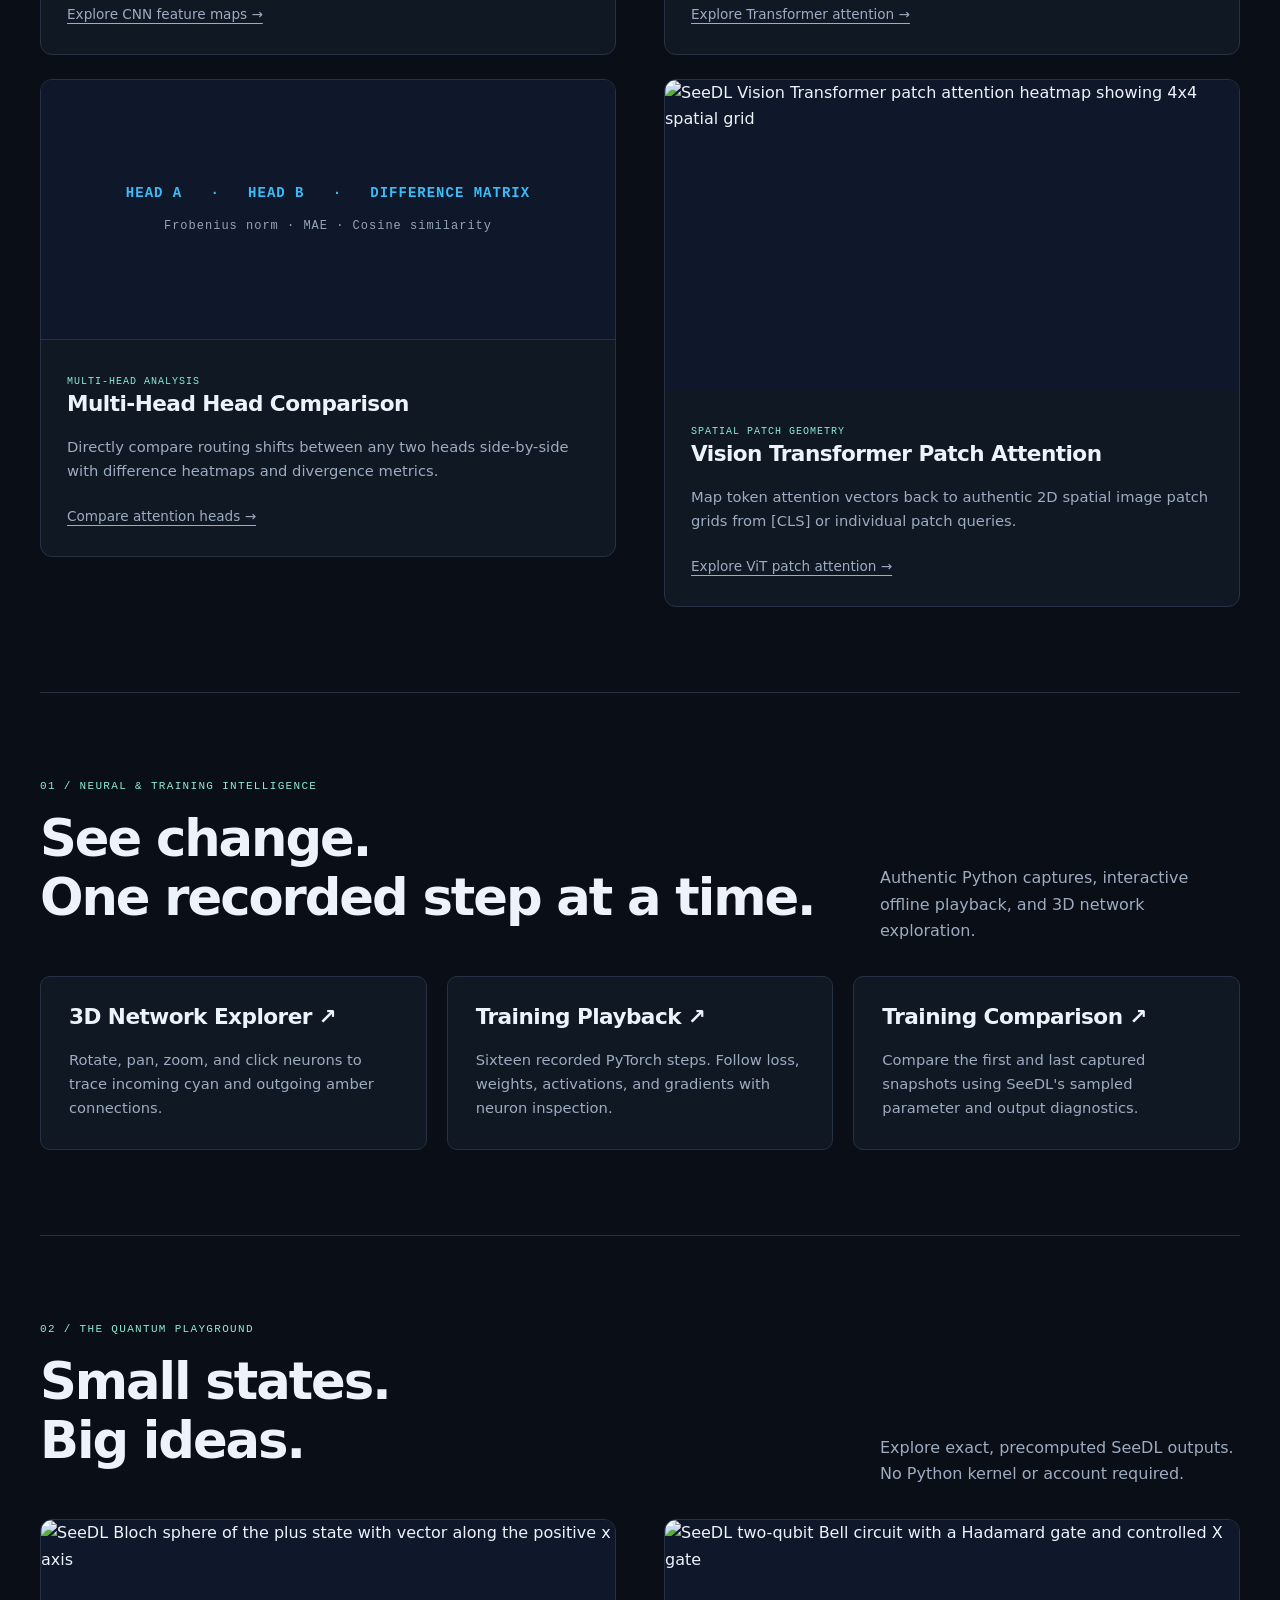
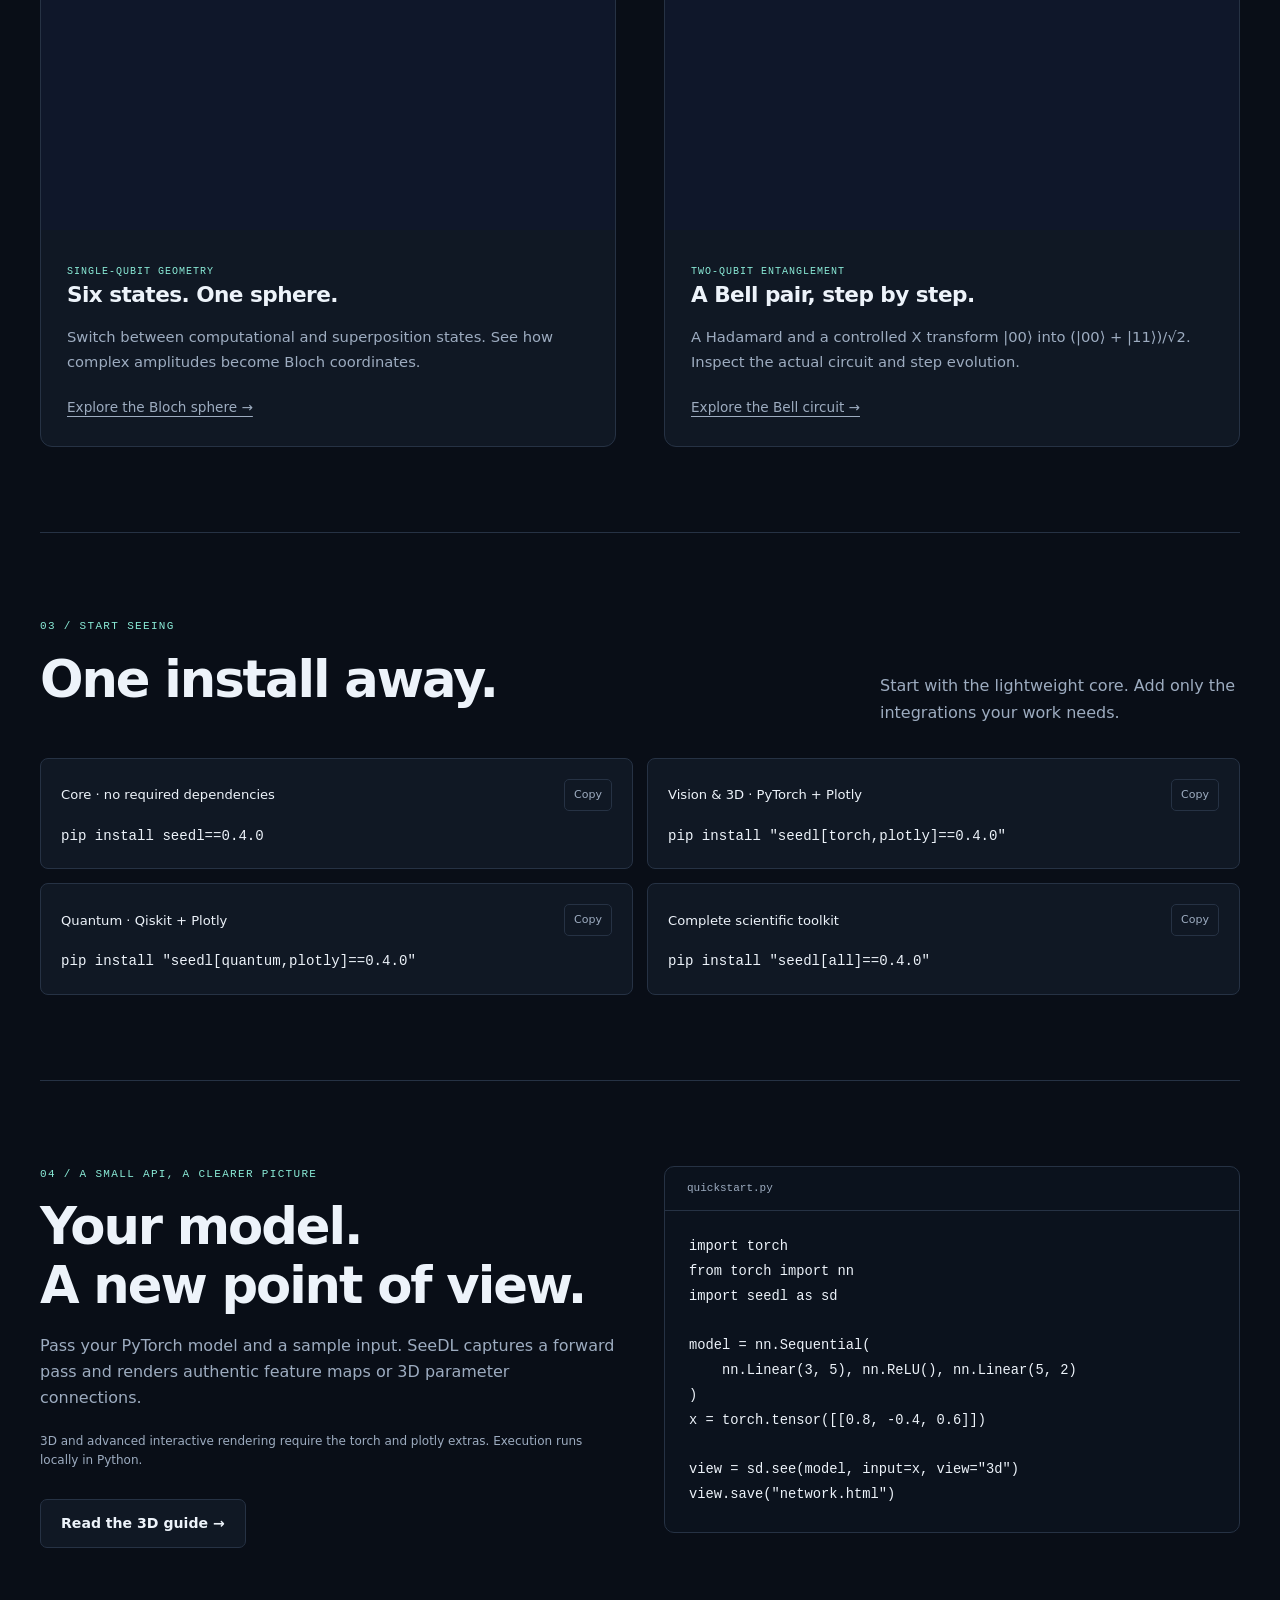
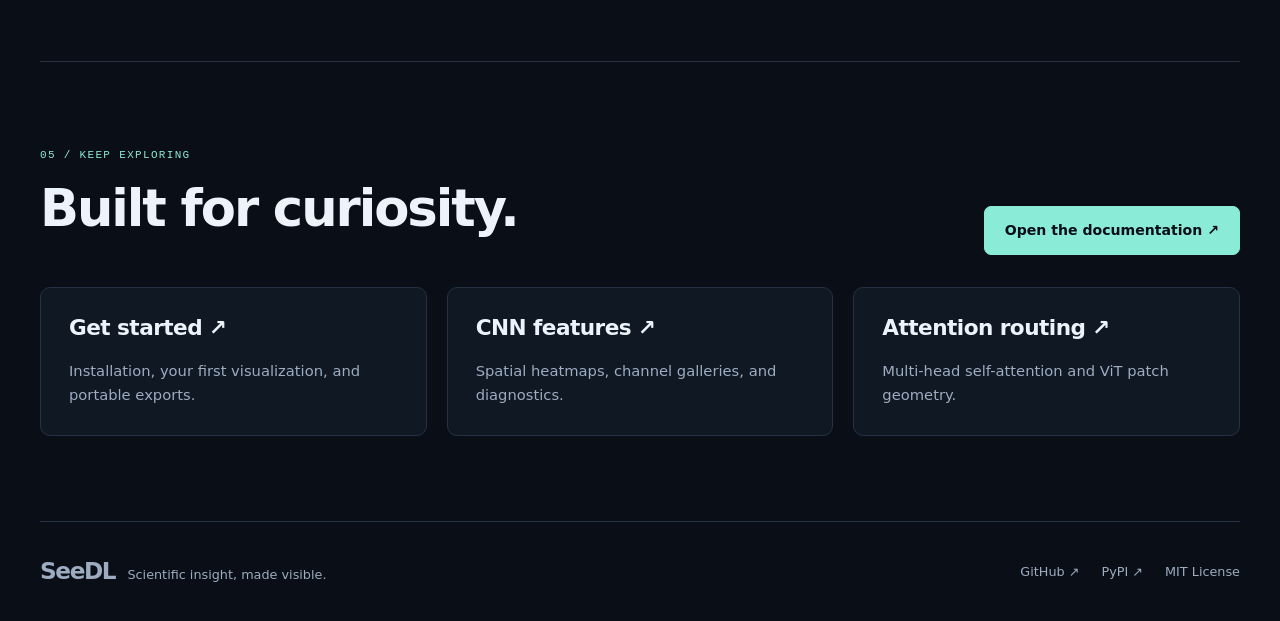
==== commit c60155d5: "feat(website): upgrade website and playground to SeeDL 0.4.0 vision & attention intelligence" ====
--- a/website/index.html
+++ b/website/index.html
@@ -1,21 +1,28 @@
 <!doctype html>
 <html lang="en"><head><meta charset="utf-8"><meta name="viewport" content="width=device-width, initial-scale=1">
-<title>Recorded training &amp; quantum evolution · SeeDL 0.3.0</title><meta name="description" content="SeeDL 0.3.0 — interactive visualization for deep learning and quantum computing. Explore real PyTorch training snapshots, loss timelines, neural networks, and Qiskit gate evolution.">
+<title>Vision &amp; Attention Intelligence · SeeDL 0.4.0</title><meta name="description" content="SeeDL 0.4.0 — interactive visualization for deep learning and quantum computing. Explore authentic CNN feature maps, Transformer multi-head attention, ViT patch routing, 3D neural networks, and Qiskit gate evolution.">
 <meta name="theme-color" content="#090e17"><link rel="icon" href="./assets/favicon.svg" type="image/svg+xml">
 <link rel="stylesheet" href="./assets/style.css"><script src="./assets/site.js" defer></script></head>
 <body><a class="skip" href="#main">Skip to content</a><header class="header"><nav class="nav wrap" aria-label="Main navigation">
-<a class="brand" href="./index.html" aria-label="SeeDL home"><span class="brand-mark" aria-hidden="true">⌘</span>SeeDL <span class="version">0.3.0</span></a>
+<a class="brand" href="./index.html" aria-label="SeeDL home"><span class="brand-mark" aria-hidden="true">⌘</span>SeeDL <span class="version">0.4.0</span></a>
 <button class="menu-button" data-menu aria-label="Toggle navigation" aria-controls="main-links" aria-expanded="false">☰</button>
 <div class="navlinks" id="main-links"><a href="./index.html" aria-current="page">Overview</a><a href="./playground.html">Playground</a><a href="./docs/index.html">Documentation</a><a href="https://github.com/iamaritrasaha/seedl">GitHub ↗</a></div>
 <button class="theme-button" data-theme-toggle aria-label="Use light theme">☀</button></nav></header>
-<main id="main"><div class="wrap"><section class="hero"><div><div class="eyebrow"><span class="dot"></span> Scientific visualization, in Python</div><h1>SeeDL<span class="accent">.</span></h1><p class="tagline">Don't just train neural networks. <span class="accent">See them.</span></p><p class="intro">Record training. Inspect real snapshots. Follow quantum states gate by gate with SeeDL 0.3.0.</p><div class="actions"><a class="button primary" href="./docs/index.html#quickstart">Get Started <span>↗</span></a><a class="button" href="./playground.html">Explore Live Demos →</a></div><a class="textlink" href="https://github.com/iamaritrasaha/seedl">View on GitHub ↗</a></div>
+<main id="main"><div class="wrap"><section class="hero"><div><div class="eyebrow"><span class="dot"></span> Vision &amp; Attention Intelligence · 0.4.0</div><h1>SeeDL<span class="accent">.</span></h1><p class="tagline">Don't just train neural networks. <span class="accent">See them.</span></p><p class="intro">Inspect intermediate CNN feature maps, Transformer multi-head attention, recorded training snapshots, and gate-by-gate quantum evolution with SeeDL 0.4.0.</p><div class="actions"><a class="button primary" href="./docs/index.html#quickstart">Get Started <span>↗</span></a><a class="button" href="./playground.html">Explore Live Demos →</a></div><a class="textlink" href="https://github.com/iamaritrasaha/seedl">View on GitHub ↗</a></div>
 <div class="hero-visual"><div class="window"><div class="windowbar"><i></i><i></i><i></i><span>neural_network.py · SeeDL export</span></div><a class="image-link" href="./playground.html#network"><img src="./assets/network.jpg" width="911" height="664" alt="Real SeeDL 3D export showing individual neurons and signed connections"></a><div class="windowfoot"><button class="preview-load" data-preview>Load 3D preview ↗</button><span>REAL SEEDL EXPORT / WEBGL</span></div></div></div></section>
 <div class="trustbar"><span><b>Python</b> 3.10+</span><span><b>PyTorch</b> models</span><span><b>Qiskit</b> circuits</span><span><b>Plotly</b> interaction</span><span><b>Zero</b> core dependencies</span><span><b>Open source</b> / MIT</span></div>
-<section class="section"><div class="section-head"><div><div class="section-number">01 / LOOK CLOSER</div><h2>From architecture<br>to understanding.</h2></div><p>One small API. Real scientific data. A clearer view of what your model is doing.</p></div><div class="grid3"><article class="card"><div class="icon">◎</div><h3>Every neuron, connected.</h3><p>Inspect individual neurons, signed weights, and captured activations. Click a neuron to trace what flows in and out.</p></article><article class="card"><div class="icon">⟲</div><h3>A different perspective.</h3><p>Rotate, pan, and zoom through 3D networks. Keep the structure visible while you explore the details.</p></article><article class="card"><div class="icon">⟨ψ⟩</div><h3>Quantum, made tangible.</h3><p>Explore Bloch vectors, circuit diagrams, state amplitudes, density operators, and bipartite entanglement.</p></article></div></section>
-<section class="section"><div class="section-head"><div><div class="section-number">02 / THE QUANTUM PLAYGROUND</div><h2>Small states.<br>Big ideas.</h2></div><p>Explore exact, precomputed SeeDL outputs. No Python kernel or account required.</p></div><div class="split"><article class="quantum-card"><a href="./playground.html#bloch"><img src="./assets/bloch.svg" width="780" height="560" loading="lazy" alt="SeeDL Bloch sphere of the plus state with vector along the positive x axis"></a><div class="quantum-body"><span class="badge">Single-qubit geometry</span><h3>Six states. One sphere.</h3><p>Switch between computational and superposition states. See how complex amplitudes become Bloch coordinates.</p><a class="textlink" href="./playground.html#bloch">Explore the Bloch sphere →</a></div></article><article class="quantum-card"><a href="./playground.html#circuit"><img src="./assets/bell.svg" width="780" height="560" loading="lazy" alt="SeeDL two-qubit Bell circuit with a Hadamard gate and controlled X gate"></a><div class="quantum-body"><span class="badge">Two-qubit entanglement</span><h3>A Bell pair, step by step.</h3><p>A Hadamard and a controlled X transform |00⟩ into (|00⟩ + |11⟩)/√2. Inspect the actual circuit.</p><a class="textlink" href="./playground.html#circuit">Explore the Bell circuit →</a></div></article></div></section>
-<section class="section"><div class="section-head"><div><div class="section-number">NEW IN 0.3.0 / LIVE INTELLIGENCE</div><h2>See change.<br>One recorded step at a time.</h2></div><p>Authentic Python captures, interactive offline playback. No server or browser training.</p></div><div class="grid3"><a class="card" href="./playground.html#training"><h3>Training playback ↗</h3><p>Sixteen recorded PyTorch steps. Follow loss, weights, activations, and gradients with neuron inspection.</p></a><a class="card" href="./playground.html#evolution"><h3>Quantum evolution ↗</h3><p>Step through Bell-state gates. Compare Bloch vectors, basis probabilities, and amplitude phases.</p></a><a class="card" href="./playground.html#comparison"><h3>Training comparison ↗</h3><p>Compare the first and last captured snapshots using SeeDL's sampled parameter and output diagnostics.</p></a></div></section>
-<section class="section" id="installation"><div class="section-head"><div><div class="section-number">03 / START SEEING</div><h2>One install away.</h2></div><p>Start with the lightweight core. Add only the integrations your work needs.</p></div><div class="install-grid"><div class="install"><div class="install-top"><span>Core · no required dependencies</span><button class="copy" data-copy="pip install seedl==0.3.0" aria-label="Copy Core · no required dependencies installation command">Copy</button></div><code>pip install seedl==0.3.0</code></div><div class="install"><div class="install-top"><span>Advanced 3D · PyTorch + Plotly</span><button class="copy" data-copy="pip install &quot;seedl[torch,plotly]==0.3.0&quot;" aria-label="Copy Advanced 3D · PyTorch + Plotly installation command">Copy</button></div><code>pip install &quot;seedl[torch,plotly]==0.3.0&quot;</code></div><div class="install"><div class="install-top"><span>Quantum · Qiskit + Plotly</span><button class="copy" data-copy="pip install &quot;seedl[quantum,plotly]==0.3.0&quot;" aria-label="Copy Quantum · Qiskit + Plotly installation command">Copy</button></div><code>pip install &quot;seedl[quantum,plotly]==0.3.0&quot;</code></div><div class="install"><div class="install-top"><span>Complete scientific toolkit</span><button class="copy" data-copy="pip install &quot;seedl[all]==0.3.0&quot;" aria-label="Copy Complete scientific toolkit installation command">Copy</button></div><code>pip install &quot;seedl[all]==0.3.0&quot;</code></div></div></section>
-<section class="section"><div class="split"><div><div class="section-number">04 / A SMALL API, A CLEARER PICTURE</div><h2>Your model.<br>A new point of view.</h2><p>Pass your PyTorch model and a sample input. SeeDL captures a forward pass and renders the network with real parameter values.</p><p class="mini">3D rendering requires the torch and plotly extras. The optional input executes your model locally in Python.</p><div class="actions"><a class="button" href="./docs/index.html#interactive-3d">Read the 3D guide →</a></div></div><div class="terminal"><div class="terminal-title">quickstart.py</div><pre><code>import torch
+
+<section class="section"><div class="section-head"><div><div class="section-number">NEW IN 0.4.0 / VISION &amp; ATTENTION INTELLIGENCE</div><h2>From convolutions<br>to attention routing.</h2></div><p>Four new interactive scientific analyzers. Authentic activations and routing distributions captured from genuine PyTorch models.</p></div>
+<div class="split"><article class="quantum-card"><a href="./playground.html#cnn"><img src="./assets/cnn-features.svg" width="780" height="520" loading="lazy" alt="SeeDL CNN feature map visualization showing spatial activation heatmap and channel diagnostics"></a><div class="quantum-body"><span class="badge">Convolutional activations</span><h3>CNN Feature Map Explorer</h3><p>Inspect authentic intermediate activations from Conv2d, ReLU, and MaxPool2d across channels and spatial coordinates.</p><a class="textlink" href="./playground.html#cnn">Explore CNN feature maps →</a></div></article><article class="quantum-card"><a href="./playground.html#attention"><img src="./assets/attention.svg" width="780" height="520" loading="lazy" alt="SeeDL Transformer attention matrix heatmap showing query-key routing probabilities"></a><div class="quantum-body"><span class="badge">Self-attention routing</span><h3>Transformer Attention Explorer</h3><p>Inspect empirical query-key routing probabilities, individual heads, average attention, and token-level distributions.</p><a class="textlink" href="./playground.html#attention">Explore Transformer attention →</a></div></article></div>
+<div class="split" style="margin-top:24px"><article class="quantum-card"><a href="./playground.html#attention-cmp"><div style="background:#0f172a;height:260px;display:flex;align-items:center;justify-content:center;color:#38bdf8;font:bold 14px monospace;letter-spacing:1px;text-align:center;padding:20px;border-bottom:1px solid var(--line);"><span>HEAD A &nbsp; · &nbsp; HEAD B &nbsp; · &nbsp; DIFFERENCE MATRIX<br><br><small style="color:#94a3b8;font-size:12px;font-weight:normal">Frobenius norm · MAE · Cosine similarity</small></span></div></a><div class="quantum-body"><span class="badge">Multi-head analysis</span><h3>Multi-Head Head Comparison</h3><p>Directly compare routing shifts between any two heads side-by-side with difference heatmaps and divergence metrics.</p><a class="textlink" href="./playground.html#attention-cmp">Compare attention heads →</a></div></article><article class="quantum-card"><a href="./playground.html#vit"><img src="./assets/vit-attention.svg" width="780" height="520" loading="lazy" alt="SeeDL Vision Transformer patch attention heatmap showing 4x4 spatial grid"></a><div class="quantum-body"><span class="badge">Spatial patch geometry</span><h3>Vision Transformer Patch Attention</h3><p>Map token attention vectors back to authentic 2D spatial image patch grids from [CLS] or individual patch queries.</p><a class="textlink" href="./playground.html#vit">Explore ViT patch attention →</a></div></article></div></section>
+
+<section class="section"><div class="section-head"><div><div class="section-number">01 / NEURAL &amp; TRAINING INTELLIGENCE</div><h2>See change.<br>One recorded step at a time.</h2></div><p>Authentic Python captures, interactive offline playback, and 3D network exploration.</p></div><div class="grid3"><a class="card" href="./playground.html#network"><h3>3D Network Explorer ↗</h3><p>Rotate, pan, zoom, and click neurons to trace incoming cyan and outgoing amber connections.</p></a><a class="card" href="./playground.html#training"><h3>Training Playback ↗</h3><p>Sixteen recorded PyTorch steps. Follow loss, weights, activations, and gradients with neuron inspection.</p></a><a class="card" href="./playground.html#comparison"><h3>Training Comparison ↗</h3><p>Compare the first and last captured snapshots using SeeDL's sampled parameter and output diagnostics.</p></a></div></section>
+
+<section class="section"><div class="section-head"><div><div class="section-number">02 / THE QUANTUM PLAYGROUND</div><h2>Small states.<br>Big ideas.</h2></div><p>Explore exact, precomputed SeeDL outputs. No Python kernel or account required.</p></div><div class="split"><article class="quantum-card"><a href="./playground.html#bloch"><img src="./assets/bloch.svg" width="780" height="560" loading="lazy" alt="SeeDL Bloch sphere of the plus state with vector along the positive x axis"></a><div class="quantum-body"><span class="badge">Single-qubit geometry</span><h3>Six states. One sphere.</h3><p>Switch between computational and superposition states. See how complex amplitudes become Bloch coordinates.</p><a class="textlink" href="./playground.html#bloch">Explore the Bloch sphere →</a></div></article><article class="quantum-card"><a href="./playground.html#circuit"><img src="./assets/bell.svg" width="780" height="560" loading="lazy" alt="SeeDL two-qubit Bell circuit with a Hadamard gate and controlled X gate"></a><div class="quantum-body"><span class="badge">Two-qubit entanglement</span><h3>A Bell pair, step by step.</h3><p>A Hadamard and a controlled X transform |00⟩ into (|00⟩ + |11⟩)/√2. Inspect the actual circuit and step evolution.</p><a class="textlink" href="./playground.html#circuit">Explore the Bell circuit →</a></div></article></div></section>
+
+<section class="section" id="installation"><div class="section-head"><div><div class="section-number">03 / START SEEING</div><h2>One install away.</h2></div><p>Start with the lightweight core. Add only the integrations your work needs.</p></div><div class="install-grid"><div class="install"><div class="install-top"><span>Core · no required dependencies</span><button class="copy" data-copy="pip install seedl==0.4.0" aria-label="Copy Core · no required dependencies installation command">Copy</button></div><code>pip install seedl==0.4.0</code></div><div class="install"><div class="install-top"><span>Vision &amp; 3D · PyTorch + Plotly</span><button class="copy" data-copy="pip install &quot;seedl[torch,plotly]==0.4.0&quot;" aria-label="Copy Vision &amp; 3D · PyTorch + Plotly installation command">Copy</button></div><code>pip install &quot;seedl[torch,plotly]==0.4.0&quot;</code></div><div class="install"><div class="install-top"><span>Quantum · Qiskit + Plotly</span><button class="copy" data-copy="pip install &quot;seedl[quantum,plotly]==0.4.0&quot;" aria-label="Copy Quantum · Qiskit + Plotly installation command">Copy</button></div><code>pip install &quot;seedl[quantum,plotly]==0.4.0&quot;</code></div><div class="install"><div class="install-top"><span>Complete scientific toolkit</span><button class="copy" data-copy="pip install &quot;seedl[all]==0.4.0&quot;" aria-label="Copy Complete scientific toolkit installation command">Copy</button></div><code>pip install &quot;seedl[all]==0.4.0&quot;</code></div></div></section>
+
+<section class="section"><div class="split"><div><div class="section-number">04 / A SMALL API, A CLEARER PICTURE</div><h2>Your model.<br>A new point of view.</h2><p>Pass your PyTorch model and a sample input. SeeDL captures a forward pass and renders authentic feature maps or 3D parameter connections.</p><p class="mini">3D and advanced interactive rendering require the torch and plotly extras. Execution runs locally in Python.</p><div class="actions"><a class="button" href="./docs/index.html#interactive-3d">Read the 3D guide →</a></div></div><div class="terminal"><div class="terminal-title">quickstart.py</div><pre><code>import torch
 from torch import nn
 import seedl as sd
 
@@ -26,5 +33,6 @@
 
 view = sd.see(model, input=x, view=&quot;3d&quot;)
 view.save(&quot;network.html&quot;)</code></pre></div></div></section>
-<section class="section"><div class="section-head"><div><div class="section-number">05 / KEEP EXPLORING</div><h2>Built for curiosity.</h2></div><a class="button primary" href="./docs/index.html">Open the documentation ↗</a></div><div class="grid3"><a class="card" href="./docs/index.html#quickstart"><h3>Get started ↗</h3><p>Installation, your first visualization, and portable exports.</p></a><a class="card" href="./docs/index.html#quantum"><h3>Explore quantum ↗</h3><p>Bloch spheres, circuits, states, and entanglement.</p></a><a class="card" href="./docs/index.html#api"><h3>API reference ↗</h3><p>Public entry points, options, and source documentation.</p></a></div></section></div></main>
-<footer class="footer wrap"><span><a class="brand" href="./index.html">SeeDL</a> &nbsp; Scientific insight, made visible.</span><div><a href="https://github.com/iamaritrasaha/seedl">GitHub ↗</a><a href="https://pypi.org/project/seedl/">PyPI ↗</a><a href="https://github.com/iamaritrasaha/seedl/blob/main/LICENSE">MIT License</a></div></footer></body></html>+
+<section class="section"><div class="section-head"><div><div class="section-number">05 / KEEP EXPLORING</div><h2>Built for curiosity.</h2></div><a class="button primary" href="./docs/index.html">Open the documentation ↗</a></div><div class="grid3"><a class="card" href="./docs/index.html#quickstart"><h3>Get started ↗</h3><p>Installation, your first visualization, and portable exports.</p></a><a class="card" href="./docs/index.html#cnn-features"><h3>CNN features ↗</h3><p>Spatial heatmaps, channel galleries, and diagnostics.</p></a><a class="card" href="./docs/index.html#transformer-attention"><h3>Attention routing ↗</h3><p>Multi-head self-attention and ViT patch geometry.</p></a></div></section></div></main>
+<footer class="footer wrap"><span><a class="brand" href="./index.html">SeeDL</a> &nbsp; Scientific insight, made visible.</span><div><a href="https://github.com/iamaritrasaha/seedl">GitHub ↗</a><a href="https://pypi.org/project/seedl/0.4.0/">PyPI ↗</a><a href="https://github.com/iamaritrasaha/seedl/blob/main/LICENSE">MIT License</a></div></footer></body></html>
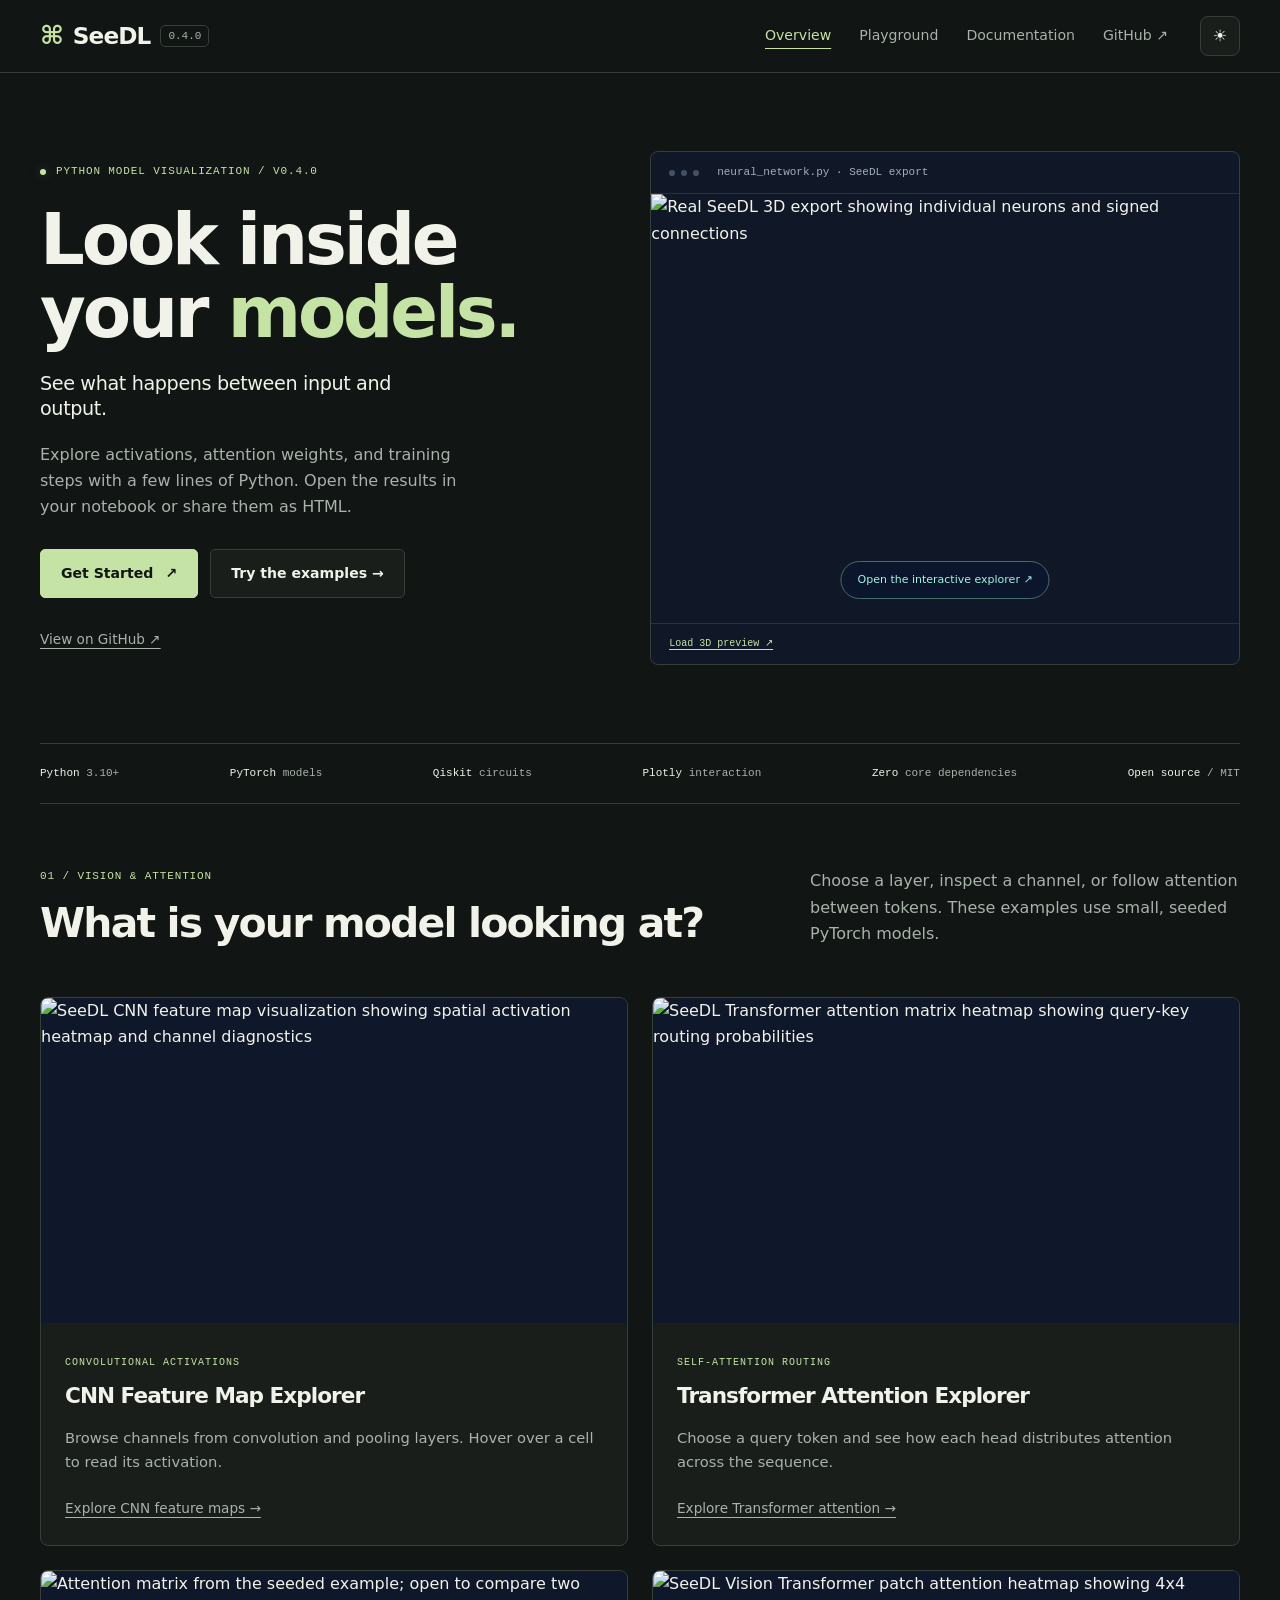
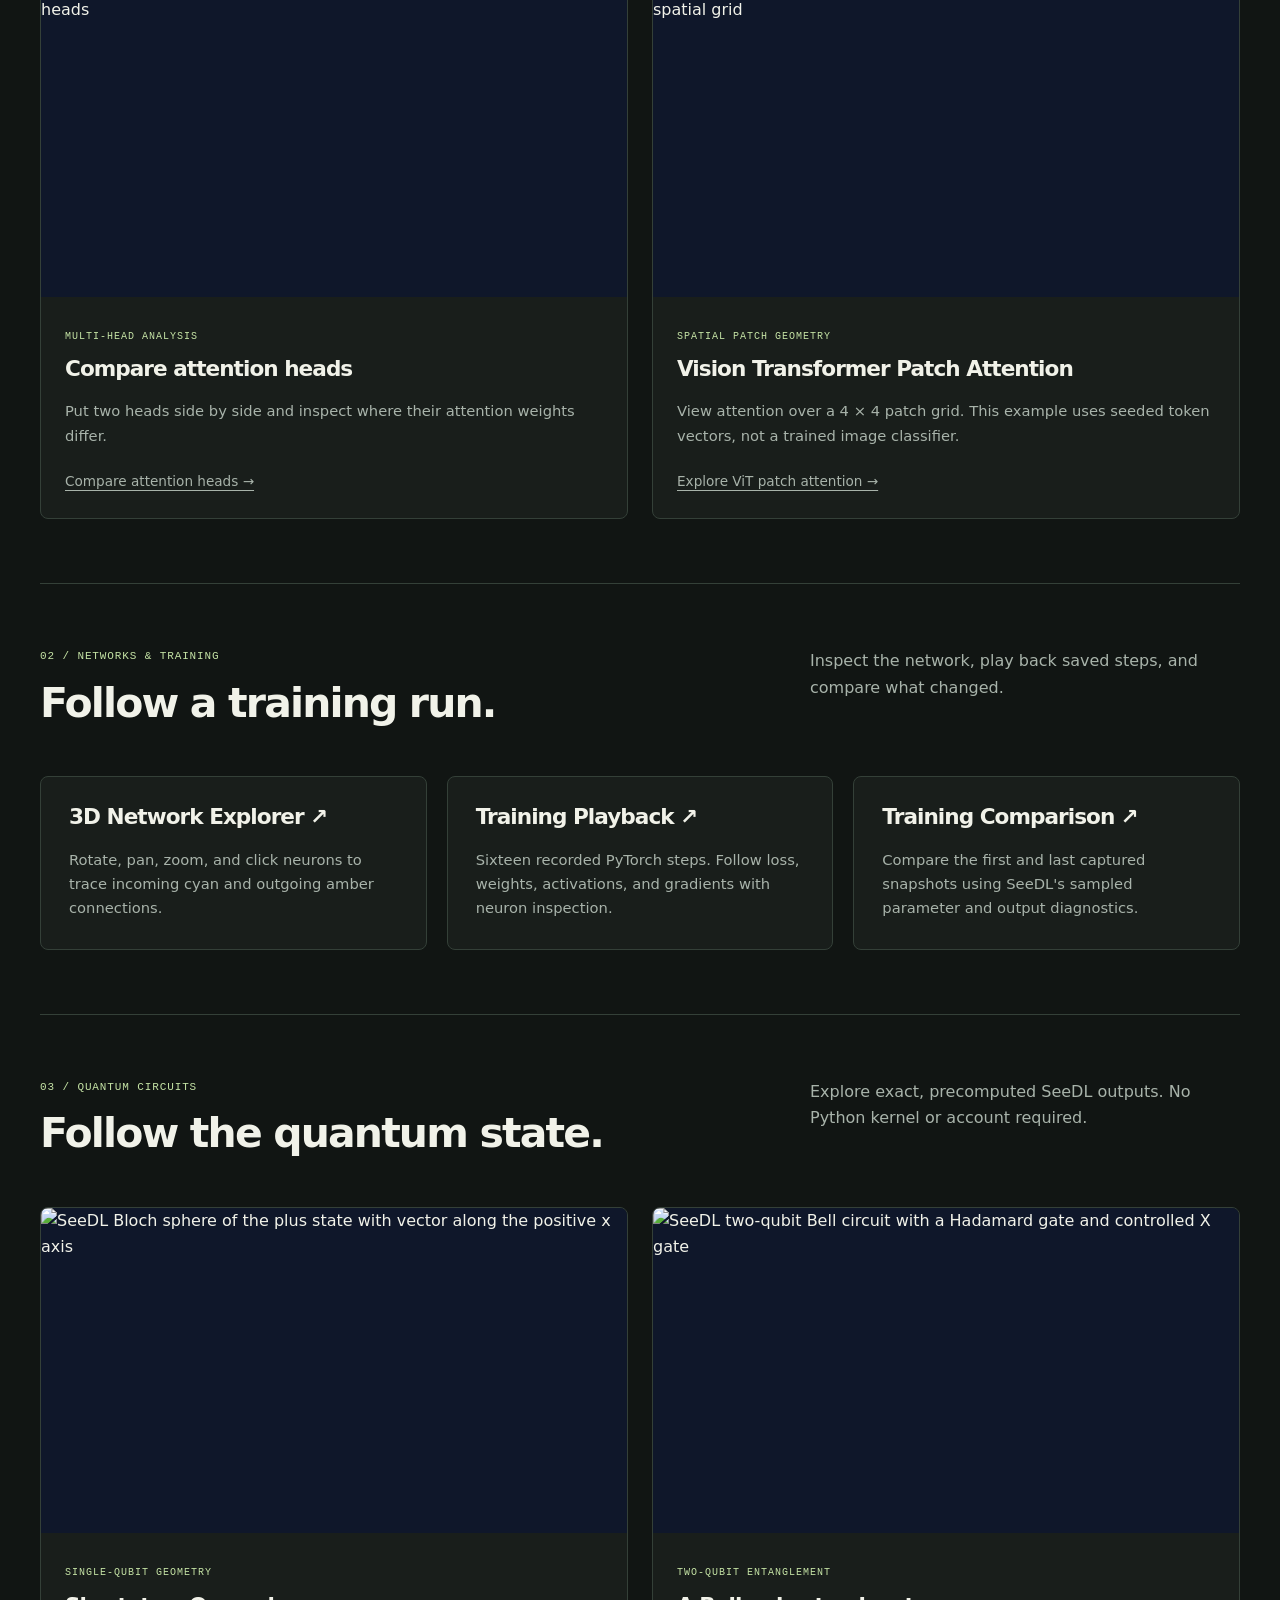
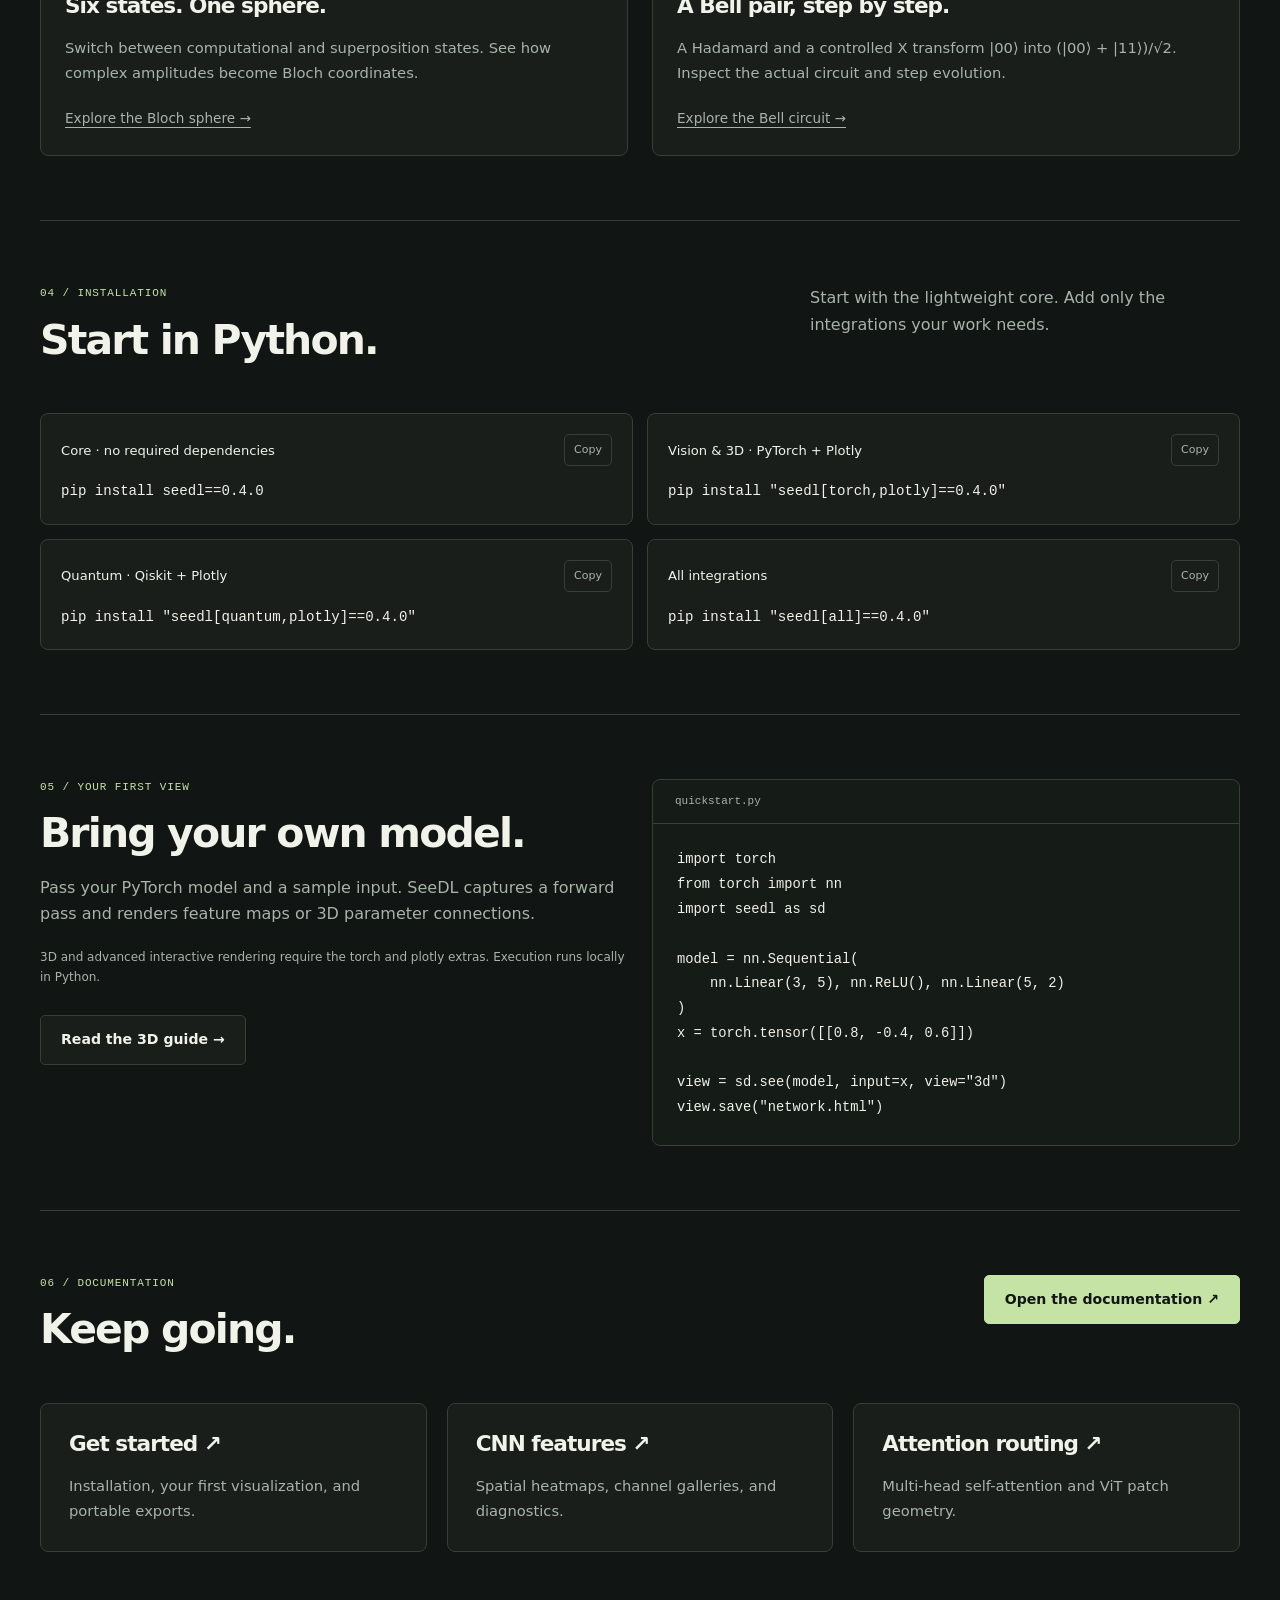
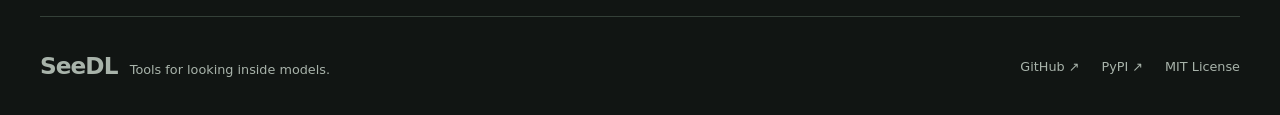
==== commit bc0e4b2f: "Redesign website and fix responsive graph presentation" ====
--- a/website/index.html
+++ b/website/index.html
@@ -1,6 +1,6 @@
 <!doctype html>
 <html lang="en"><head><meta charset="utf-8"><meta name="viewport" content="width=device-width, initial-scale=1">
-<title>Vision &amp; Attention Intelligence · SeeDL 0.4.0</title><meta name="description" content="SeeDL 0.4.0 — interactive visualization for deep learning and quantum computing. Explore authentic CNN feature maps, Transformer multi-head attention, ViT patch routing, 3D neural networks, and Qiskit gate evolution.">
+<title>SeeDL · Look inside your models</title><meta name="description" content="SeeDL 0.4.0. interactive visualization for deep learning and quantum computing. Explore authentic CNN feature maps, Transformer multi-head attention, ViT patch routing, 3D neural networks, and Qiskit gate evolution.">
 <meta name="theme-color" content="#090e17"><link rel="icon" href="./assets/favicon.svg" type="image/svg+xml">
 <link rel="stylesheet" href="./assets/style.css"><script src="./assets/site.js" defer></script></head>
 <body><a class="skip" href="#main">Skip to content</a><header class="header"><nav class="nav wrap" aria-label="Main navigation">
@@ -8,21 +8,21 @@
 <button class="menu-button" data-menu aria-label="Toggle navigation" aria-controls="main-links" aria-expanded="false">☰</button>
 <div class="navlinks" id="main-links"><a href="./index.html" aria-current="page">Overview</a><a href="./playground.html">Playground</a><a href="./docs/index.html">Documentation</a><a href="https://github.com/iamaritrasaha/seedl">GitHub ↗</a></div>
 <button class="theme-button" data-theme-toggle aria-label="Use light theme">☀</button></nav></header>
-<main id="main"><div class="wrap"><section class="hero"><div><div class="eyebrow"><span class="dot"></span> Vision &amp; Attention Intelligence · 0.4.0</div><h1>SeeDL<span class="accent">.</span></h1><p class="tagline">Don't just train neural networks. <span class="accent">See them.</span></p><p class="intro">Inspect intermediate CNN feature maps, Transformer multi-head attention, recorded training snapshots, and gate-by-gate quantum evolution with SeeDL 0.4.0.</p><div class="actions"><a class="button primary" href="./docs/index.html#quickstart">Get Started <span>↗</span></a><a class="button" href="./playground.html">Explore Live Demos →</a></div><a class="textlink" href="https://github.com/iamaritrasaha/seedl">View on GitHub ↗</a></div>
+<main id="main"><div class="wrap"><section class="hero"><div><div class="eyebrow"><span class="dot"></span> Python model visualization / v0.4.0</div><h1>Look inside<br>your <span class="accent">models.</span></h1><p class="tagline">See what happens between input and output.</p><p class="intro">Explore activations, attention weights, and training steps with a few lines of Python. Open the results in your notebook or share them as HTML.</p><div class="actions"><a class="button primary" href="./docs/index.html#quickstart">Get Started <span>↗</span></a><a class="button" href="./playground.html">Try the examples →</a></div><a class="textlink" href="https://github.com/iamaritrasaha/seedl">View on GitHub ↗</a></div>
 <div class="hero-visual"><div class="window"><div class="windowbar"><i></i><i></i><i></i><span>neural_network.py · SeeDL export</span></div><a class="image-link" href="./playground.html#network"><img src="./assets/network.jpg" width="911" height="664" alt="Real SeeDL 3D export showing individual neurons and signed connections"></a><div class="windowfoot"><button class="preview-load" data-preview>Load 3D preview ↗</button><span>REAL SEEDL EXPORT / WEBGL</span></div></div></div></section>
 <div class="trustbar"><span><b>Python</b> 3.10+</span><span><b>PyTorch</b> models</span><span><b>Qiskit</b> circuits</span><span><b>Plotly</b> interaction</span><span><b>Zero</b> core dependencies</span><span><b>Open source</b> / MIT</span></div>
 
-<section class="section"><div class="section-head"><div><div class="section-number">NEW IN 0.4.0 / VISION &amp; ATTENTION INTELLIGENCE</div><h2>From convolutions<br>to attention routing.</h2></div><p>Four new interactive scientific analyzers. Authentic activations and routing distributions captured from genuine PyTorch models.</p></div>
-<div class="split"><article class="quantum-card"><a href="./playground.html#cnn"><img src="./assets/cnn-features.svg" width="780" height="520" loading="lazy" alt="SeeDL CNN feature map visualization showing spatial activation heatmap and channel diagnostics"></a><div class="quantum-body"><span class="badge">Convolutional activations</span><h3>CNN Feature Map Explorer</h3><p>Inspect authentic intermediate activations from Conv2d, ReLU, and MaxPool2d across channels and spatial coordinates.</p><a class="textlink" href="./playground.html#cnn">Explore CNN feature maps →</a></div></article><article class="quantum-card"><a href="./playground.html#attention"><img src="./assets/attention.svg" width="780" height="520" loading="lazy" alt="SeeDL Transformer attention matrix heatmap showing query-key routing probabilities"></a><div class="quantum-body"><span class="badge">Self-attention routing</span><h3>Transformer Attention Explorer</h3><p>Inspect empirical query-key routing probabilities, individual heads, average attention, and token-level distributions.</p><a class="textlink" href="./playground.html#attention">Explore Transformer attention →</a></div></article></div>
-<div class="split" style="margin-top:24px"><article class="quantum-card"><a href="./playground.html#attention-cmp"><div style="background:#0f172a;height:260px;display:flex;align-items:center;justify-content:center;color:#38bdf8;font:bold 14px monospace;letter-spacing:1px;text-align:center;padding:20px;border-bottom:1px solid var(--line);"><span>HEAD A &nbsp; · &nbsp; HEAD B &nbsp; · &nbsp; DIFFERENCE MATRIX<br><br><small style="color:#94a3b8;font-size:12px;font-weight:normal">Frobenius norm · MAE · Cosine similarity</small></span></div></a><div class="quantum-body"><span class="badge">Multi-head analysis</span><h3>Multi-Head Head Comparison</h3><p>Directly compare routing shifts between any two heads side-by-side with difference heatmaps and divergence metrics.</p><a class="textlink" href="./playground.html#attention-cmp">Compare attention heads →</a></div></article><article class="quantum-card"><a href="./playground.html#vit"><img src="./assets/vit-attention.svg" width="780" height="520" loading="lazy" alt="SeeDL Vision Transformer patch attention heatmap showing 4x4 spatial grid"></a><div class="quantum-body"><span class="badge">Spatial patch geometry</span><h3>Vision Transformer Patch Attention</h3><p>Map token attention vectors back to authentic 2D spatial image patch grids from [CLS] or individual patch queries.</p><a class="textlink" href="./playground.html#vit">Explore ViT patch attention →</a></div></article></div></section>
+<section class="section"><div class="section-head"><div><div class="section-number">01 / VISION &amp; ATTENTION</div><h2>What is your model looking at?</h2></div><p>Choose a layer, inspect a channel, or follow attention between tokens. These examples use small, seeded PyTorch models.</p></div>
+<div class="split"><article class="quantum-card"><a href="./playground.html#cnn"><img src="./assets/cnn-features.svg" width="780" height="520" loading="lazy" alt="SeeDL CNN feature map visualization showing spatial activation heatmap and channel diagnostics"></a><div class="quantum-body"><span class="badge">Convolutional activations</span><h3>CNN Feature Map Explorer</h3><p>Browse channels from convolution and pooling layers. Hover over a cell to read its activation.</p><a class="textlink" href="./playground.html#cnn">Explore CNN feature maps →</a></div></article><article class="quantum-card"><a href="./playground.html#attention"><img src="./assets/attention.svg" width="780" height="520" loading="lazy" alt="SeeDL Transformer attention matrix heatmap showing query-key routing probabilities"></a><div class="quantum-body"><span class="badge">Self-attention routing</span><h3>Transformer Attention Explorer</h3><p>Choose a query token and see how each head distributes attention across the sequence.</p><a class="textlink" href="./playground.html#attention">Explore Transformer attention →</a></div></article></div>
+<div class="split" style="margin-top:24px"><article class="quantum-card"><a href="./playground.html#attention-cmp"><img src="./assets/attention.svg" width="780" height="520" loading="lazy" alt="Attention matrix from the seeded example; open to compare two heads"></a><div class="quantum-body"><span class="badge">Multi-head analysis</span><h3>Compare attention heads</h3><p>Put two heads side by side and inspect where their attention weights differ.</p><a class="textlink" href="./playground.html#attention-cmp">Compare attention heads →</a></div></article><article class="quantum-card"><a href="./playground.html#vit"><img src="./assets/vit-attention.svg" width="780" height="520" loading="lazy" alt="SeeDL Vision Transformer patch attention heatmap showing 4x4 spatial grid"></a><div class="quantum-body"><span class="badge">Spatial patch geometry</span><h3>Vision Transformer Patch Attention</h3><p>View attention over a 4 × 4 patch grid. This example uses seeded token vectors, not a trained image classifier.</p><a class="textlink" href="./playground.html#vit">Explore ViT patch attention →</a></div></article></div></section>
 
-<section class="section"><div class="section-head"><div><div class="section-number">01 / NEURAL &amp; TRAINING INTELLIGENCE</div><h2>See change.<br>One recorded step at a time.</h2></div><p>Authentic Python captures, interactive offline playback, and 3D network exploration.</p></div><div class="grid3"><a class="card" href="./playground.html#network"><h3>3D Network Explorer ↗</h3><p>Rotate, pan, zoom, and click neurons to trace incoming cyan and outgoing amber connections.</p></a><a class="card" href="./playground.html#training"><h3>Training Playback ↗</h3><p>Sixteen recorded PyTorch steps. Follow loss, weights, activations, and gradients with neuron inspection.</p></a><a class="card" href="./playground.html#comparison"><h3>Training Comparison ↗</h3><p>Compare the first and last captured snapshots using SeeDL's sampled parameter and output diagnostics.</p></a></div></section>
+<section class="section"><div class="section-head"><div><div class="section-number">02 / NETWORKS &amp; TRAINING</div><h2>Follow a training run.</h2></div><p>Inspect the network, play back saved steps, and compare what changed.</p></div><div class="grid3"><a class="card" href="./playground.html#network"><h3>3D Network Explorer ↗</h3><p>Rotate, pan, zoom, and click neurons to trace incoming cyan and outgoing amber connections.</p></a><a class="card" href="./playground.html#training"><h3>Training Playback ↗</h3><p>Sixteen recorded PyTorch steps. Follow loss, weights, activations, and gradients with neuron inspection.</p></a><a class="card" href="./playground.html#comparison"><h3>Training Comparison ↗</h3><p>Compare the first and last captured snapshots using SeeDL's sampled parameter and output diagnostics.</p></a></div></section>
 
-<section class="section"><div class="section-head"><div><div class="section-number">02 / THE QUANTUM PLAYGROUND</div><h2>Small states.<br>Big ideas.</h2></div><p>Explore exact, precomputed SeeDL outputs. No Python kernel or account required.</p></div><div class="split"><article class="quantum-card"><a href="./playground.html#bloch"><img src="./assets/bloch.svg" width="780" height="560" loading="lazy" alt="SeeDL Bloch sphere of the plus state with vector along the positive x axis"></a><div class="quantum-body"><span class="badge">Single-qubit geometry</span><h3>Six states. One sphere.</h3><p>Switch between computational and superposition states. See how complex amplitudes become Bloch coordinates.</p><a class="textlink" href="./playground.html#bloch">Explore the Bloch sphere →</a></div></article><article class="quantum-card"><a href="./playground.html#circuit"><img src="./assets/bell.svg" width="780" height="560" loading="lazy" alt="SeeDL two-qubit Bell circuit with a Hadamard gate and controlled X gate"></a><div class="quantum-body"><span class="badge">Two-qubit entanglement</span><h3>A Bell pair, step by step.</h3><p>A Hadamard and a controlled X transform |00⟩ into (|00⟩ + |11⟩)/√2. Inspect the actual circuit and step evolution.</p><a class="textlink" href="./playground.html#circuit">Explore the Bell circuit →</a></div></article></div></section>
+<section class="section"><div class="section-head"><div><div class="section-number">03 / QUANTUM CIRCUITS</div><h2>Follow the quantum state.</h2></div><p>Explore exact, precomputed SeeDL outputs. No Python kernel or account required.</p></div><div class="split"><article class="quantum-card"><a href="./playground.html#bloch"><img src="./assets/bloch.svg" width="780" height="560" loading="lazy" alt="SeeDL Bloch sphere of the plus state with vector along the positive x axis"></a><div class="quantum-body"><span class="badge">Single-qubit geometry</span><h3>Six states. One sphere.</h3><p>Switch between computational and superposition states. See how complex amplitudes become Bloch coordinates.</p><a class="textlink" href="./playground.html#bloch">Explore the Bloch sphere →</a></div></article><article class="quantum-card"><a href="./playground.html#circuit"><img src="./assets/bell.svg" width="780" height="560" loading="lazy" alt="SeeDL two-qubit Bell circuit with a Hadamard gate and controlled X gate"></a><div class="quantum-body"><span class="badge">Two-qubit entanglement</span><h3>A Bell pair, step by step.</h3><p>A Hadamard and a controlled X transform |00⟩ into (|00⟩ + |11⟩)/√2. Inspect the actual circuit and step evolution.</p><a class="textlink" href="./playground.html#circuit">Explore the Bell circuit →</a></div></article></div></section>
 
-<section class="section" id="installation"><div class="section-head"><div><div class="section-number">03 / START SEEING</div><h2>One install away.</h2></div><p>Start with the lightweight core. Add only the integrations your work needs.</p></div><div class="install-grid"><div class="install"><div class="install-top"><span>Core · no required dependencies</span><button class="copy" data-copy="pip install seedl==0.4.0" aria-label="Copy Core · no required dependencies installation command">Copy</button></div><code>pip install seedl==0.4.0</code></div><div class="install"><div class="install-top"><span>Vision &amp; 3D · PyTorch + Plotly</span><button class="copy" data-copy="pip install &quot;seedl[torch,plotly]==0.4.0&quot;" aria-label="Copy Vision &amp; 3D · PyTorch + Plotly installation command">Copy</button></div><code>pip install &quot;seedl[torch,plotly]==0.4.0&quot;</code></div><div class="install"><div class="install-top"><span>Quantum · Qiskit + Plotly</span><button class="copy" data-copy="pip install &quot;seedl[quantum,plotly]==0.4.0&quot;" aria-label="Copy Quantum · Qiskit + Plotly installation command">Copy</button></div><code>pip install &quot;seedl[quantum,plotly]==0.4.0&quot;</code></div><div class="install"><div class="install-top"><span>Complete scientific toolkit</span><button class="copy" data-copy="pip install &quot;seedl[all]==0.4.0&quot;" aria-label="Copy Complete scientific toolkit installation command">Copy</button></div><code>pip install &quot;seedl[all]==0.4.0&quot;</code></div></div></section>
+<section class="section" id="installation"><div class="section-head"><div><div class="section-number">04 / INSTALLATION</div><h2>Start in Python.</h2></div><p>Start with the lightweight core. Add only the integrations your work needs.</p></div><div class="install-grid"><div class="install"><div class="install-top"><span>Core · no required dependencies</span><button class="copy" data-copy="pip install seedl==0.4.0" aria-label="Copy Core · no required dependencies installation command">Copy</button></div><code>pip install seedl==0.4.0</code></div><div class="install"><div class="install-top"><span>Vision &amp; 3D · PyTorch + Plotly</span><button class="copy" data-copy="pip install &quot;seedl[torch,plotly]==0.4.0&quot;" aria-label="Copy Vision &amp; 3D · PyTorch + Plotly installation command">Copy</button></div><code>pip install &quot;seedl[torch,plotly]==0.4.0&quot;</code></div><div class="install"><div class="install-top"><span>Quantum · Qiskit + Plotly</span><button class="copy" data-copy="pip install &quot;seedl[quantum,plotly]==0.4.0&quot;" aria-label="Copy Quantum · Qiskit + Plotly installation command">Copy</button></div><code>pip install &quot;seedl[quantum,plotly]==0.4.0&quot;</code></div><div class="install"><div class="install-top"><span>All integrations</span><button class="copy" data-copy="pip install &quot;seedl[all]==0.4.0&quot;" aria-label="Copy All integrations installation command">Copy</button></div><code>pip install &quot;seedl[all]==0.4.0&quot;</code></div></div></section>
 
-<section class="section"><div class="split"><div><div class="section-number">04 / A SMALL API, A CLEARER PICTURE</div><h2>Your model.<br>A new point of view.</h2><p>Pass your PyTorch model and a sample input. SeeDL captures a forward pass and renders authentic feature maps or 3D parameter connections.</p><p class="mini">3D and advanced interactive rendering require the torch and plotly extras. Execution runs locally in Python.</p><div class="actions"><a class="button" href="./docs/index.html#interactive-3d">Read the 3D guide →</a></div></div><div class="terminal"><div class="terminal-title">quickstart.py</div><pre><code>import torch
+<section class="section"><div class="split"><div><div class="section-number">05 / YOUR FIRST VIEW</div><h2>Bring your own model.</h2><p>Pass your PyTorch model and a sample input. SeeDL captures a forward pass and renders feature maps or 3D parameter connections.</p><p class="mini">3D and advanced interactive rendering require the torch and plotly extras. Execution runs locally in Python.</p><div class="actions"><a class="button" href="./docs/index.html#interactive-3d">Read the 3D guide →</a></div></div><div class="terminal"><div class="terminal-title">quickstart.py</div><pre><code>import torch
 from torch import nn
 import seedl as sd
 
@@ -34,5 +34,5 @@
 view = sd.see(model, input=x, view=&quot;3d&quot;)
 view.save(&quot;network.html&quot;)</code></pre></div></div></section>
 
-<section class="section"><div class="section-head"><div><div class="section-number">05 / KEEP EXPLORING</div><h2>Built for curiosity.</h2></div><a class="button primary" href="./docs/index.html">Open the documentation ↗</a></div><div class="grid3"><a class="card" href="./docs/index.html#quickstart"><h3>Get started ↗</h3><p>Installation, your first visualization, and portable exports.</p></a><a class="card" href="./docs/index.html#cnn-features"><h3>CNN features ↗</h3><p>Spatial heatmaps, channel galleries, and diagnostics.</p></a><a class="card" href="./docs/index.html#transformer-attention"><h3>Attention routing ↗</h3><p>Multi-head self-attention and ViT patch geometry.</p></a></div></section></div></main>
-<footer class="footer wrap"><span><a class="brand" href="./index.html">SeeDL</a> &nbsp; Scientific insight, made visible.</span><div><a href="https://github.com/iamaritrasaha/seedl">GitHub ↗</a><a href="https://pypi.org/project/seedl/0.4.0/">PyPI ↗</a><a href="https://github.com/iamaritrasaha/seedl/blob/main/LICENSE">MIT License</a></div></footer></body></html>+<section class="section"><div class="section-head"><div><div class="section-number">06 / DOCUMENTATION</div><h2>Keep going.</h2></div><a class="button primary" href="./docs/index.html">Open the documentation ↗</a></div><div class="grid3"><a class="card" href="./docs/index.html#quickstart"><h3>Get started ↗</h3><p>Installation, your first visualization, and portable exports.</p></a><a class="card" href="./docs/index.html#cnn-features"><h3>CNN features ↗</h3><p>Spatial heatmaps, channel galleries, and diagnostics.</p></a><a class="card" href="./docs/index.html#transformer-attention"><h3>Attention routing ↗</h3><p>Multi-head self-attention and ViT patch geometry.</p></a></div></section></div></main>
+<footer class="footer wrap"><span><a class="brand" href="./index.html">SeeDL</a> &nbsp; Tools for looking inside models.</span><div><a href="https://github.com/iamaritrasaha/seedl">GitHub ↗</a><a href="https://pypi.org/project/seedl/0.4.0/">PyPI ↗</a><a href="https://github.com/iamaritrasaha/seedl/blob/main/LICENSE">MIT License</a></div></footer></body></html>
--- a/website/assets/style.css
+++ b/website/assets/style.css
@@ -1,12 +1,17 @@
 :root{color-scheme:dark;--bg:#090e17;--panel:#101824;--panel2:#141f2e;--text:#edf3fa;--muted:#9dacc0;--line:#263244;--accent:#8aebd7;--violet:#b3a4f5;--code:#0b121d;--shadow:0 24px 70px #0003;font-family:Inter,ui-sans-serif,system-ui,-apple-system,BlinkMacSystemFont,"Segoe UI",sans-serif;font-synthesis:none}
 :root[data-theme=light]{color-scheme:light;--bg:#f5f7fa;--panel:#fff;--panel2:#edf2f7;--text:#142033;--muted:#526278;--line:#d5dde7;--accent:#076c5a;--violet:#6b45b1;--code:#edf2f7;--shadow:0 24px 70px #1631480b}
 *{box-sizing:border-box}html{scroll-behavior:smooth;scroll-padding-top:100px}body{margin:0;background:var(--bg);color:var(--text);line-height:1.65}a{color:inherit;text-decoration:none}button,select{font:inherit}button,a,select{-webkit-tap-highlight-color:transparent}button{cursor:pointer}a:hover{color:var(--accent)}:focus-visible{outline:3px solid var(--accent);outline-offset:5px}p{color:var(--muted);margin:0 0 1.25rem}h1,h2,h3{line-height:1.15;letter-spacing:-.04em;font-weight:600;margin:0 0 1.1rem}h1{font-size:clamp(3rem,6.5vw,6.25rem)}h2{font-size:clamp(2rem,4vw,3.25rem)}h3{font-size:1.35rem;letter-spacing:-.025em}code,pre,.mono{font-family:"SFMono-Regular",Consolas,"Liberation Mono",monospace}code{font-size:.88em}pre{margin:0;white-space:pre;overflow:auto;line-height:1.8;font-size:.86rem}pre code{font-size:inherit}.wrap{width:min(1200px,calc(100% - 64px));margin:auto}.skip{position:fixed;top:-100px;left:20px;z-index:20;padding:10px;background:var(--panel)}.skip:focus{top:10px}.header{position:sticky;top:0;z-index:10;border-bottom:1px solid var(--line);background:var(--bg)}.nav{height:78px;display:flex;align-items:center;gap:32px}.brand{display:inline-flex;align-items:center;gap:10px;font-weight:700;font-size:1.45rem;letter-spacing:-.06em}.brand-mark{color:var(--accent);font-size:1.8rem;line-height:1}.version{font:11px/1.5 ui-monospace,monospace;letter-spacing:0;border:1px solid var(--line);padding:2px 7px;border-radius:5px;color:var(--muted)}.navlinks{margin-left:auto;display:flex;align-items:center;gap:28px;font-size:.88rem;color:var(--muted)}.navlinks [aria-current=page]{color:var(--accent)}.theme-button,.menu-button{background:var(--panel);color:var(--text);border:1px solid var(--line);border-radius:8px;min-width:40px;min-height:40px}.menu-button{display:none}.eyebrow{display:flex;align-items:center;gap:10px;font:11px/1.5 ui-monospace,monospace;letter-spacing:.15em;text-transform:uppercase;color:var(--accent);margin-bottom:24px}.dot{width:6px;height:6px;border-radius:100%;background:var(--accent);box-shadow:0 0 12px #8aebd744}.hero{padding:85px 0 65px;display:grid;grid-template-columns:.95fr 1.2fr;gap:48px;align-items:center}.hero h1{margin-bottom:22px}.hero .tagline{font-size:clamp(1.6rem,2.9vw,2.45rem);line-height:1.28;letter-spacing:-.04em;color:var(--text);max-width:450px}.accent{color:var(--accent)}.hero .intro{max-width:400px;font-size:1.05rem}.actions{display:flex;gap:12px;flex-wrap:wrap;align-items:center;margin:28px 0}.button{display:inline-flex;align-items:center;justify-content:center;gap:12px;padding:12px 20px;border:1px solid var(--line);border-radius:7px;background:var(--panel);font-size:.88rem;font-weight:600;color:var(--text);transition:transform .2s,border-color .2s}.button:hover{transform:translateY(-2px);border-color:var(--accent)}.button.primary{background:var(--accent);border-color:var(--accent);color:var(--bg)}.textlink{font-size:.85rem;color:var(--muted);text-decoration:underline;text-underline-offset:4px}.hero-visual{min-width:0;position:relative}.window{border:1px solid var(--line);border-radius:12px;background:#101827;overflow:hidden;box-shadow:var(--shadow)}.windowbar{padding:13px 18px;display:flex;gap:6px;align-items:center;border-bottom:1px solid #263244;color:#a1aec0;font:11px/1.4 monospace}.windowbar i{height:6px;width:6px;border-radius:50%;background:#425166}.windowbar span{margin-left:12px}.window img{display:block;width:100%;height:auto}.windowfoot{display:flex;justify-content:space-between;padding:12px 18px;border-top:1px solid #263244;color:#a1aec0;font:10px/1.6 monospace}.image-link{display:block;position:relative}.image-link:after{content:'Open the interactive explorer ↗';position:absolute;bottom:24px;left:50%;transform:translateX(-50%);white-space:nowrap;background:#0c172de8;color:#a4f4e2;border:1px solid #456c6c;border-radius:30px;padding:9px 16px;font-size:11px}.trustbar{display:flex;gap:28px;justify-content:center;flex-wrap:wrap;border-top:1px solid var(--line);border-bottom:1px solid var(--line);padding:21px 0;font:11px/1.6 monospace;color:var(--muted)}.trustbar b{color:var(--text);font-weight:500}.section{padding:85px 0;border-bottom:1px solid var(--line)}.section-head{display:flex;justify-content:space-between;align-items:end;gap:32px;margin-bottom:32px}.section-head p{max-width:360px;margin:0}.section-number{color:var(--accent);font:11px/1.5 monospace;letter-spacing:.12em;margin-bottom:15px}.grid3{display:grid;grid-template-columns:repeat(3,1fr);gap:20px}.card{padding:28px;border:1px solid var(--line);border-radius:10px;background:var(--panel)}.card p{font-size:.92rem;margin-bottom:0}.card .icon{font:24px/1 monospace;color:var(--accent);margin-bottom:30px}.split{display:grid;grid-template-columns:1fr 1fr;gap:48px;align-items:start}.terminal{border:1px solid var(--line);border-radius:10px;background:var(--code);overflow:hidden}.terminal-title{font:11px/1.6 monospace;color:var(--muted);padding:13px 22px;border-bottom:1px solid var(--line)}.terminal pre{padding:24px}.comment{color:var(--muted)}.syntax{color:var(--accent)}.install-grid{display:grid;grid-template-columns:1fr 1fr;gap:14px}.install{padding:20px;background:var(--panel);border:1px solid var(--line);border-radius:8px;min-width:0}.install-top{display:flex;align-items:center;justify-content:space-between;font-size:.82rem;margin-bottom:14px}.copy{background:transparent;border:1px solid var(--line);border-radius:5px;color:var(--muted);font-size:11px;padding:5px 9px;min-height:32px}.install code{display:block;overflow:auto;white-space:nowrap}.quantum-card{background:var(--panel);border:1px solid var(--line);border-radius:12px;overflow:hidden}.quantum-card img{width:100%;height:310px;object-fit:contain;display:block;background:#0f172a}.quantum-body{padding:26px}.quantum-body p{font-size:.92rem}.badge{color:var(--accent);font:10px/1.5 monospace;letter-spacing:.1em;text-transform:uppercase}.footer{padding:30px 0;display:flex;align-items:center;justify-content:space-between;gap:25px;font-size:.8rem;color:var(--muted)}.footer div{display:flex;gap:22px}.page-title{padding:55px 0 30px}.page-title h1{font-size:clamp(2.6rem,5vw,4rem)}.page-title p{max-width:680px}.playground{padding-bottom:65px}.tabs{display:flex;gap:8px;margin-bottom:20px;flex-wrap:wrap}.tab{background:var(--panel);color:var(--muted);border:1px solid var(--line);padding:11px 20px;border-radius:7px;font-size:.9rem}.tab[aria-selected=true]{background:var(--panel2);color:var(--accent);border-color:var(--accent)}[hidden]{display:none!important}.demo-layout{display:grid;grid-template-columns:minmax(0,1fr) 265px;gap:20px}.demo-stage{border:1px solid var(--line);border-radius:10px;overflow:hidden;background:#0f172a;position:relative;min-width:0}.demo-stage iframe{display:block;width:100%;height:650px;border:0}.demo-caption{padding:14px 18px;border-top:1px solid var(--line);font-size:12px;color:#a1aec0}.inspector{padding:24px;border:1px solid var(--line);border-radius:10px;background:var(--panel);font-size:.85rem}.inspector h3{font-size:1rem;margin:20px 0 12px}.inspector h3:first-child{margin-top:0}.inspector p{margin-bottom:15px}.inspector code{display:block;white-space:normal;overflow-wrap:anywhere}.inspector select{max-width:100%;width:100%;border:1px solid var(--line);border-radius:6px;padding:9px;background:var(--panel2);color:var(--text);margin:10px 0 18px}.inspector .button{width:100%;margin-top:10px;padding:9px}.legend-key{display:block;margin:8px 0}.legend-key:before{content:'';display:inline-block;width:18px;height:2px;background:#00e5ff;vertical-align:middle;margin-right:9px}.legend-key.out:before{background:#fbbf24}.states{display:grid;grid-template-columns:repeat(3,1fr);gap:8px;margin:12px 0 24px}.state{border:1px solid var(--line);border-radius:6px;padding:10px 4px;background:var(--panel2);color:var(--text);min-height:44px}.state[aria-pressed=true]{border-color:var(--accent);color:var(--accent)}.notice{padding:15px 20px;background:var(--panel);border:1px solid var(--line);border-radius:8px;font-size:.8rem;margin-top:20px;color:var(--muted)}.demo-source{margin-top:25px}.demo-source summary{cursor:pointer;color:var(--muted);font-size:.85rem;padding:10px 0}.doc-layout{display:grid;grid-template-columns:220px minmax(0,1fr);gap:60px;padding:45px 0 80px;align-items:start}.docnav{position:sticky;top:105px;max-height:calc(100vh - 130px);overflow:auto;border-right:1px solid var(--line);font-size:.85rem}.docnav a{display:block;color:var(--muted);padding:6px 15px 6px 0}.docnav a:hover{color:var(--accent)}.docnav strong{display:block;font-size:.7rem;text-transform:uppercase;letter-spacing:.1em;margin:14px 0 8px;color:var(--text)}.docs{min-width:0;max-width:820px}.docs h1{font-size:3rem}.docs h2{font-size:1.8rem;margin-top:55px}.docs h3{font-size:1.1rem;margin-top:25px}.docs pre{background:var(--code);border:1px solid var(--line);border-radius:8px;padding:22px;margin:20px 0}.docs p a{color:var(--accent);text-decoration:underline;text-underline-offset:3px}.docs table{width:100%;border-collapse:collapse;font-size:.85rem;display:block;overflow:auto}.docs th,.docs td{text-align:left;padding:12px;border-bottom:1px solid var(--line);vertical-align:top}.docs th{color:var(--muted);font-weight:500}.loading-note{position:absolute;top:10px;left:12px;color:#a1aec0;font-size:11px;pointer-events:none}.fail-note{padding:16px;color:#fff;background:#6d2833}.mini{font-size:.75rem;color:var(--muted)}
-@media(min-width:900px){.hero-visual{animation:arrive .7s ease-out both}@keyframes arrive{from{opacity:0;transform:translateY(10px)}to{opacity:1;transform:translateY(0)}}}
+@media(min-width:900px){.hero-visual{animation:none}@keyframes arrive{from{opacity:0;transform:translateY(10px)}to{opacity:1;transform:translateY(0)}}}
 @media(max-width:1000px){.hero{gap:24px}.demo-layout{grid-template-columns:minmax(0,1fr) 230px}.grid3{gap:12px}.card{padding:22px}.split{gap:28px}}
 @media(max-width:760px){.wrap{width:calc(100% - 36px)}.nav{height:66px;gap:12px}.navlinks{display:none;position:absolute;top:66px;left:0;right:0;padding:22px;background:var(--bg);border-bottom:1px solid var(--line);flex-direction:column;align-items:start;gap:18px}.navlinks.open{display:flex}.menu-button{display:block;margin-left:auto}.theme-button{flex-shrink:0}.hero{grid-template-columns:1fr;padding:48px 0 36px;gap:28px}.hero h1{font-size:4rem}.hero .tagline{max-width:100%;font-size:2rem}.hero .intro{max-width:100%}.hero-visual{max-width:600px}.trustbar{gap:14px;font-size:10px}.section{padding:50px 0}.section-head{display:block}.section-head p{margin-top:18px}.grid3,.split{grid-template-columns:1fr}.split{gap:28px}.grid3{gap:14px}.card .icon{margin-bottom:18px}.install-grid{grid-template-columns:1fr}.footer{align-items:start;flex-direction:column}.footer div{flex-wrap:wrap}.demo-layout{grid-template-columns:1fr}.inspector{display:block}.demo-stage iframe{height:590px}.doc-layout{grid-template-columns:1fr;gap:25px;padding-top:25px}.docnav{position:static;max-height:none;border-right:0;border-bottom:1px solid var(--line);padding-bottom:18px;display:flex;flex-wrap:wrap;gap:4px 16px}.docnav strong{flex-basis:100%;margin:4px 0}.docnav a{padding:3px 0}.docs h1{font-size:2.6rem}.tabs{gap:6px}.tab{padding:10px 12px;font-size:.8rem}.page-title{padding-top:35px}.quantum-card img{height:260px}}
 @media(prefers-reduced-motion:reduce){html{scroll-behavior:auto}*,*:before,*:after{animation:none!important;transition:none!important}}
-@media(max-width:760px){.demo-stage{overflow-x:auto}.demo-stage iframe{width:720px;max-width:none}.demo-caption{min-width:300px;position:sticky;left:0}}
 
-.preview-load{font:inherit;color:#8aebd7;background:transparent;border:0;padding:0;text-decoration:underline;text-underline-offset:3px}.preview-load:disabled{text-decoration:none;cursor:default;color:#a1aec0}.preview-live{overflow:auto}.preview-live iframe{display:block;width:100%;min-width:680px;height:500px;border:0}
-
-.recorded-demo h2{font-size:1.8rem}.recorded-demo>p{max-width:900px}.recorded-demo iframe{height:1370px}.recorded-demo#evolution iframe{height:1730px}.recorded-demo#comparison iframe{height:850px}.evolution-presets{margin:18px 0}.evolution-presets select{font:inherit;color:var(--text);background:var(--panel);border:1px solid var(--line);border-radius:6px;max-width:100%;padding:10px}.recorded-demo .demo-stage iframe{width:100%;max-width:100%}@media(max-width:760px){.recorded-demo#comparison iframe{width:900px;max-width:none}}@media(max-width:760px){.recorded-demo iframe{height:1510px}.recorded-demo#evolution iframe{height:1850px}}
+/* Site layout: quiet surfaces, readable type, and room for the examples. */
+:root{--bg:#111513;--panel:#191e1b;--panel2:#222a25;--text:#f1f2e9;--muted:#a8b3aa;--line:#344038;--accent:#c5e3a5;--code:#151b17;--shadow:0 16px 48px #0002}
+:root[data-theme=light]{--bg:#f5f4ed;--panel:#fffef9;--panel2:#eaeedf;--text:#202c24;--muted:#58675c;--line:#d4dbcd;--accent:#3c642b;--code:#eeefe5;--shadow:0 16px 48px #24322208}
+.wrap{width:min(1280px,calc(100% - 80px))}.nav{height:72px}.brand{letter-spacing:-.04em}.brand-mark{font-size:1.6rem}.navlinks [aria-current=page]{text-decoration:underline;text-underline-offset:8px}
+h1,h2,h3{letter-spacing:-.045em}h2{font-size:clamp(1.8rem,3.2vw,2.8rem)}
+.hero{padding:78px 0;grid-template-columns:1fr 1.08fr;gap:64px}.hero h1{font-size:clamp(3.2rem,5.5vw,5.3rem);line-height:1.04}.hero .tagline{font-size:1.2rem;letter-spacing:-.02em;max-width:400px}.hero .intro{font-size:1rem;max-width:440px}.eyebrow,.section-number{letter-spacing:.08em}.window,.terminal,.quantum-card,.card{border-radius:8px;box-shadow:none}.windowfoot{gap:16px;flex-wrap:wrap}.windowfoot>span{display:none}.trustbar{justify-content:space-between}.section{padding:64px 0}.section-head{align-items:start}.section-head p{max-width:430px}.split{gap:24px}.quantum-card img{height:auto;aspect-ratio:1.8;object-fit:contain}.quantum-body{padding:24px}.quantum-body h3{margin-top:10px}.card:hover,.quantum-card:hover{border-color:var(--accent)}.button{border-radius:5px}.button.primary{color:var(--bg)}.page-title{padding:38px 0 22px}.page-title h1{font-size:clamp(2.2rem,4vw,3.2rem)}.page-title .eyebrow{margin-bottom:12px}.page-title p{max-width:760px;margin-bottom:0}
+.tabs{padding:14px 0 22px;border-bottom:1px solid var(--line);margin-bottom:28px;gap:8px}.tab{padding:9px 13px;font-size:.82rem;border-radius:4px}.tab[aria-selected=true]{background:var(--accent);color:var(--bg)}.recorded-demo h2{font-size:1.5rem}.recorded-demo>p{max-width:880px;font-size:.94rem}.demo-stage{background:#0f172a}.demo-stage iframe{width:100%;height:650px;max-width:100%;border:0;display:block}.demo-layout{grid-template-columns:minmax(0,1fr) 240px}.demo-caption{line-height:1.6}.demo-source{margin-top:18px}.evolution-presets{margin:16px 0}.evolution-presets select{font:inherit;color:var(--text);background:var(--panel);border:1px solid var(--line);padding:10px;border-radius:4px;max-width:100%}.preview-load{font:inherit;color:#c5e3a5;background:transparent;border:0;padding:0;text-decoration:underline;text-underline-offset:3px}.preview-load:disabled{color:#a1aec0;cursor:default;text-decoration:none}.preview-live{overflow:auto}.preview-live iframe{display:block;width:100%;min-width:600px;height:560px;border:0}.doc-layout{gap:44px}.docs{max-width:880px}.docs p,.docs li{line-height:1.8}.docs h2{padding-top:10px}.inspector{align-self:start}.demo-open{display:inline-block;padding:12px 18px 0;color:#c5e3a5;font-size:.8rem;text-decoration:underline;text-underline-offset:3px;margin:0 0 12px}
+@media(max-width:1000px){.hero{gap:28px}.demo-layout{grid-template-columns:1fr}.inspector{max-width:none}.trustbar{justify-content:center}}
+@media(max-width:760px){.wrap{width:calc(100% - 32px)}.nav{height:66px}.hero{grid-template-columns:1fr;padding:42px 0}.hero h1{font-size:3.5rem}.hero .tagline{font-size:1.15rem}.hero-visual{max-width:none}.section{padding:42px 0}.split,.grid3{grid-template-columns:1fr}.section-head p{max-width:none}.page-title{padding:28px 0 12px}.tabs{flex-wrap:nowrap;overflow-x:auto;padding-bottom:14px;scrollbar-width:thin}.tab{flex-shrink:0;min-height:44px}.demo-stage{overflow-x:auto}.demo-stage iframe{width:100%;max-width:none}.demo-stage iframe[data-wide]{width:760px}.demo-caption{position:sticky;left:0;max-width:calc(100vw - 34px)}.doc-layout{gap:24px}.windowbar{padding:12px}.footer{gap:18px}.quantum-body{padding:20px}}
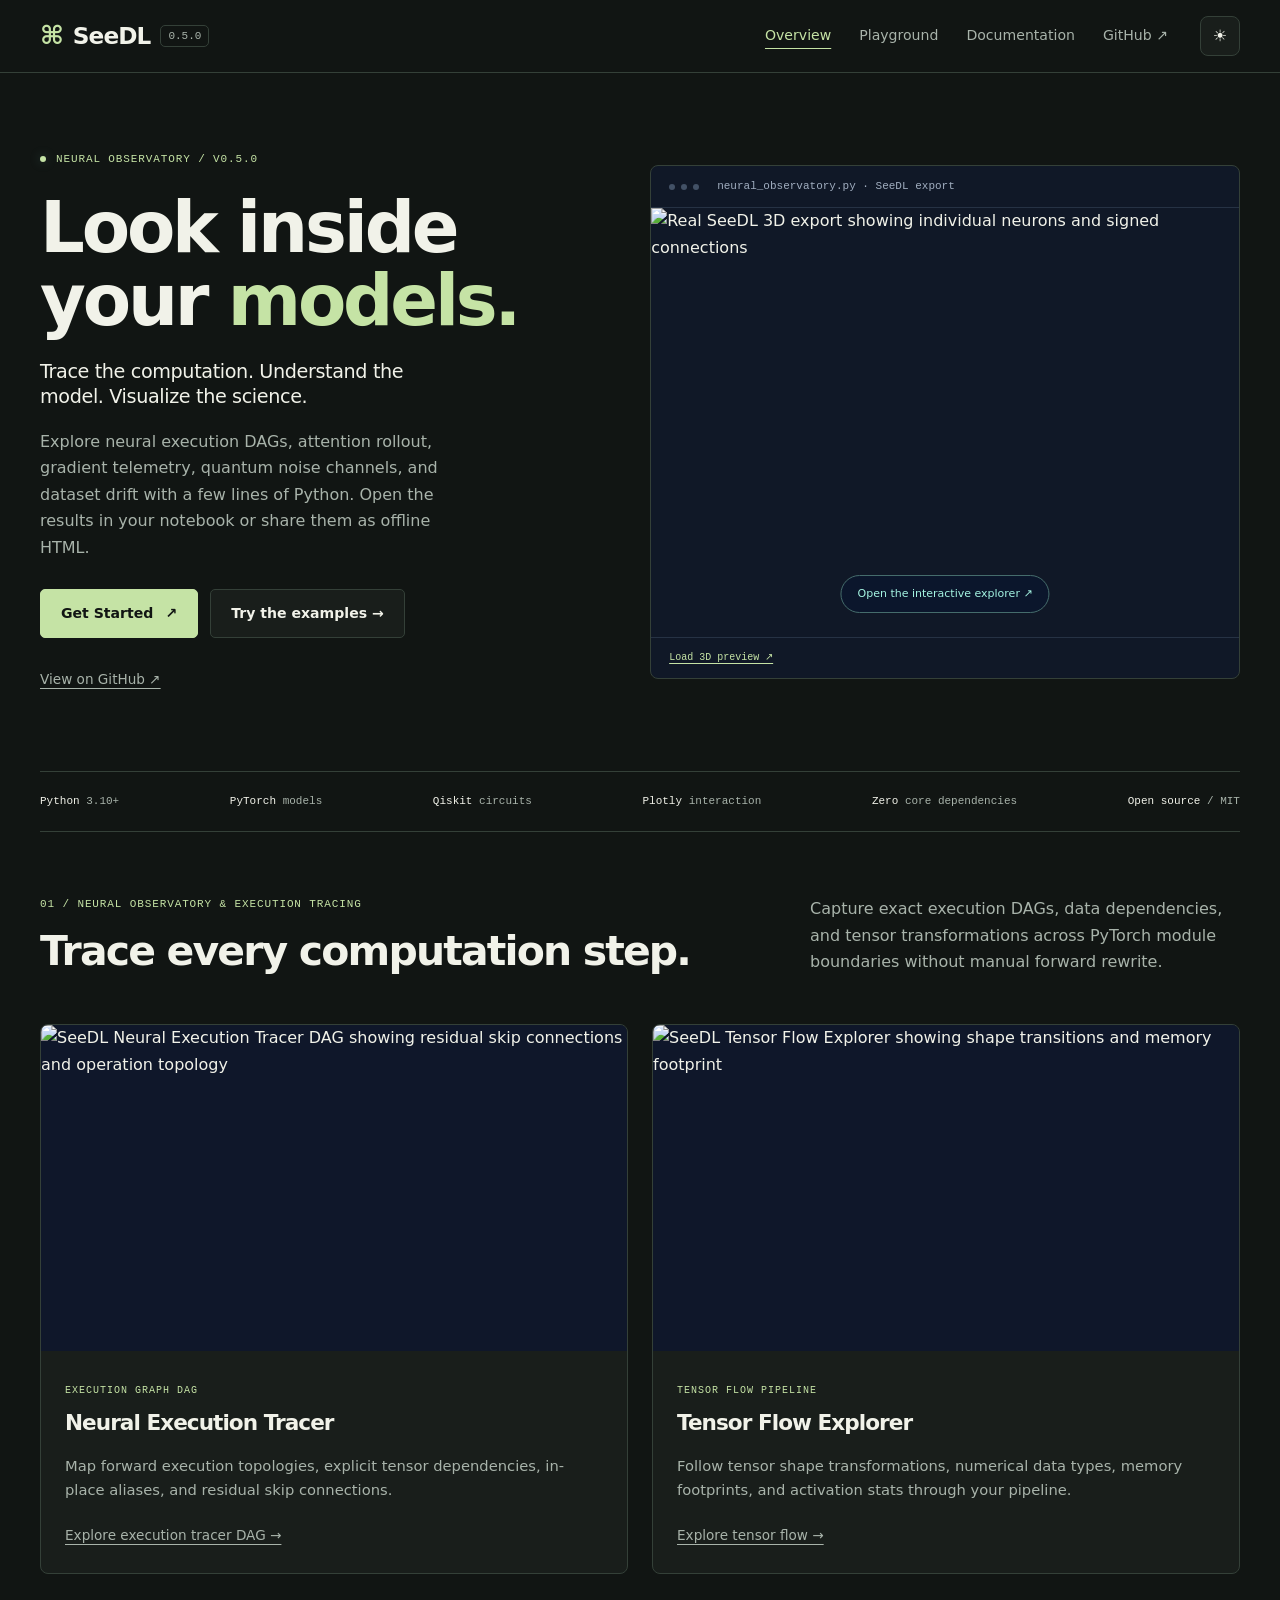
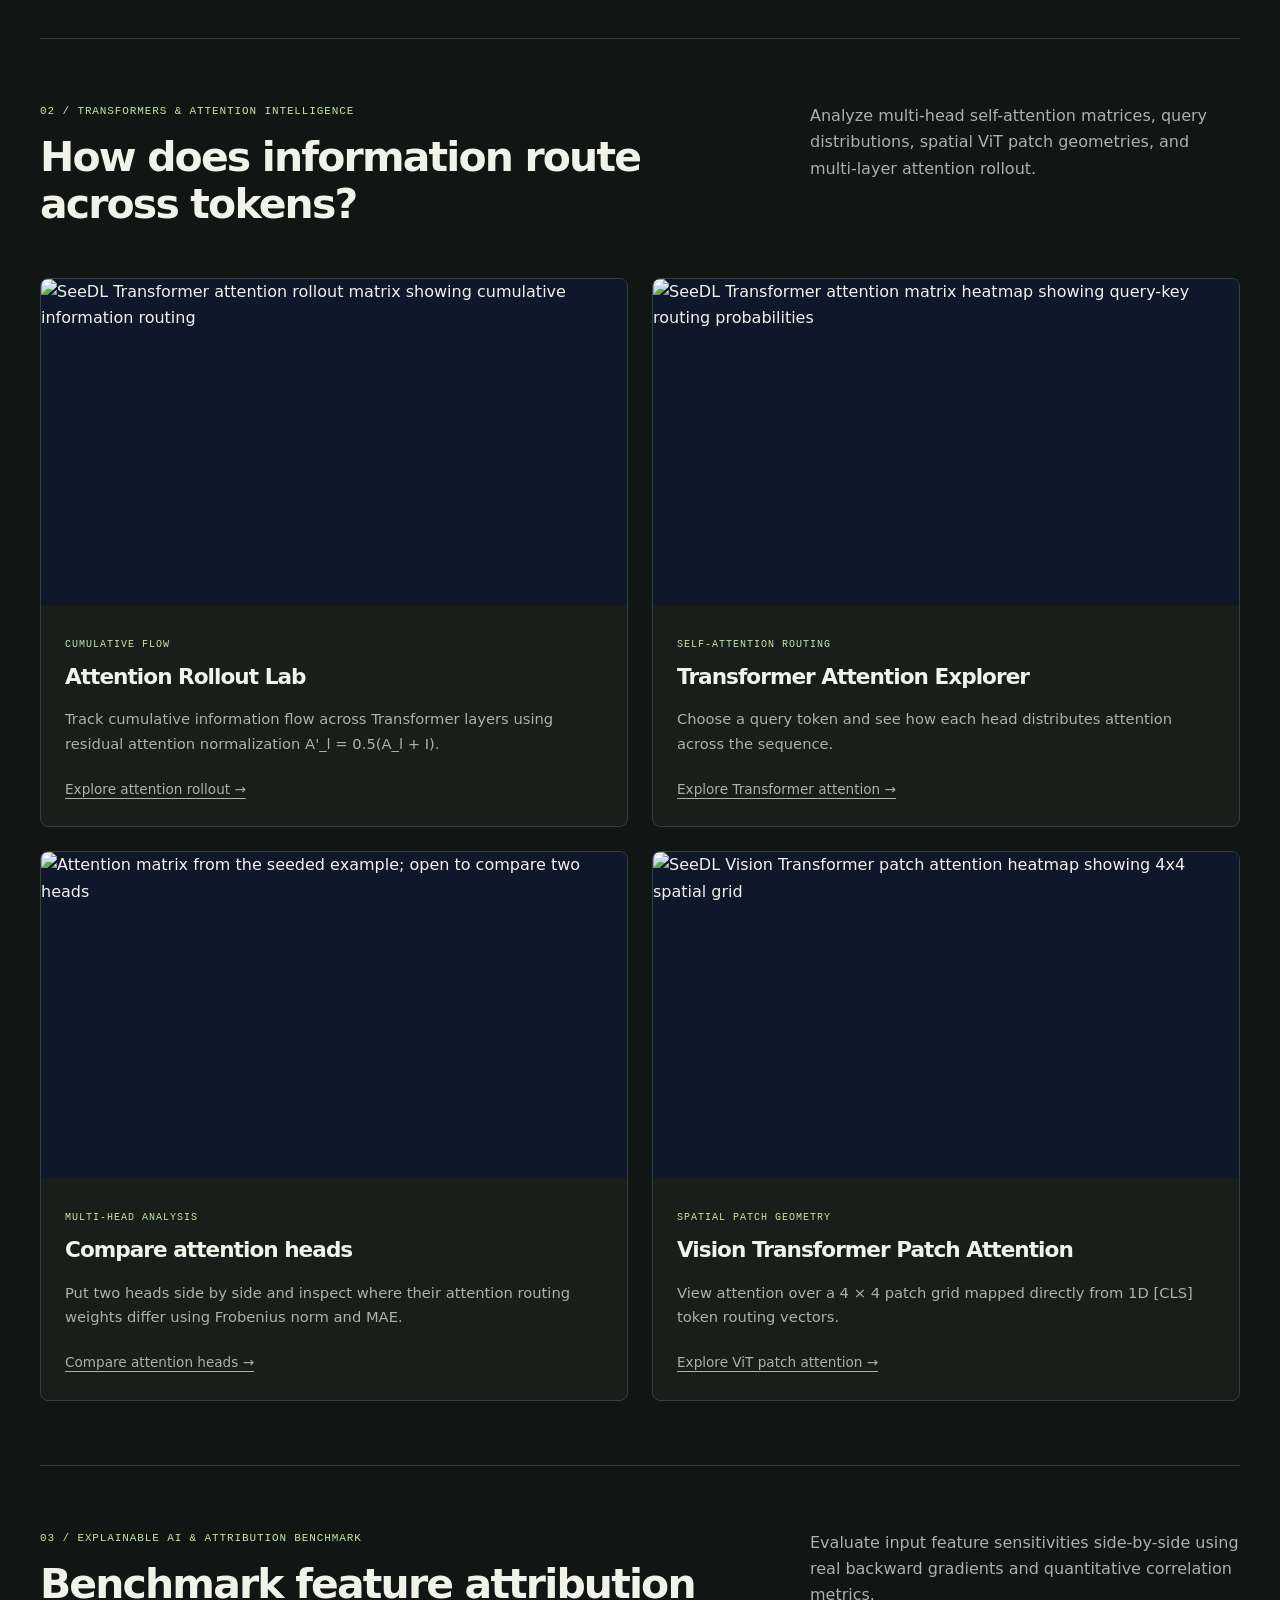
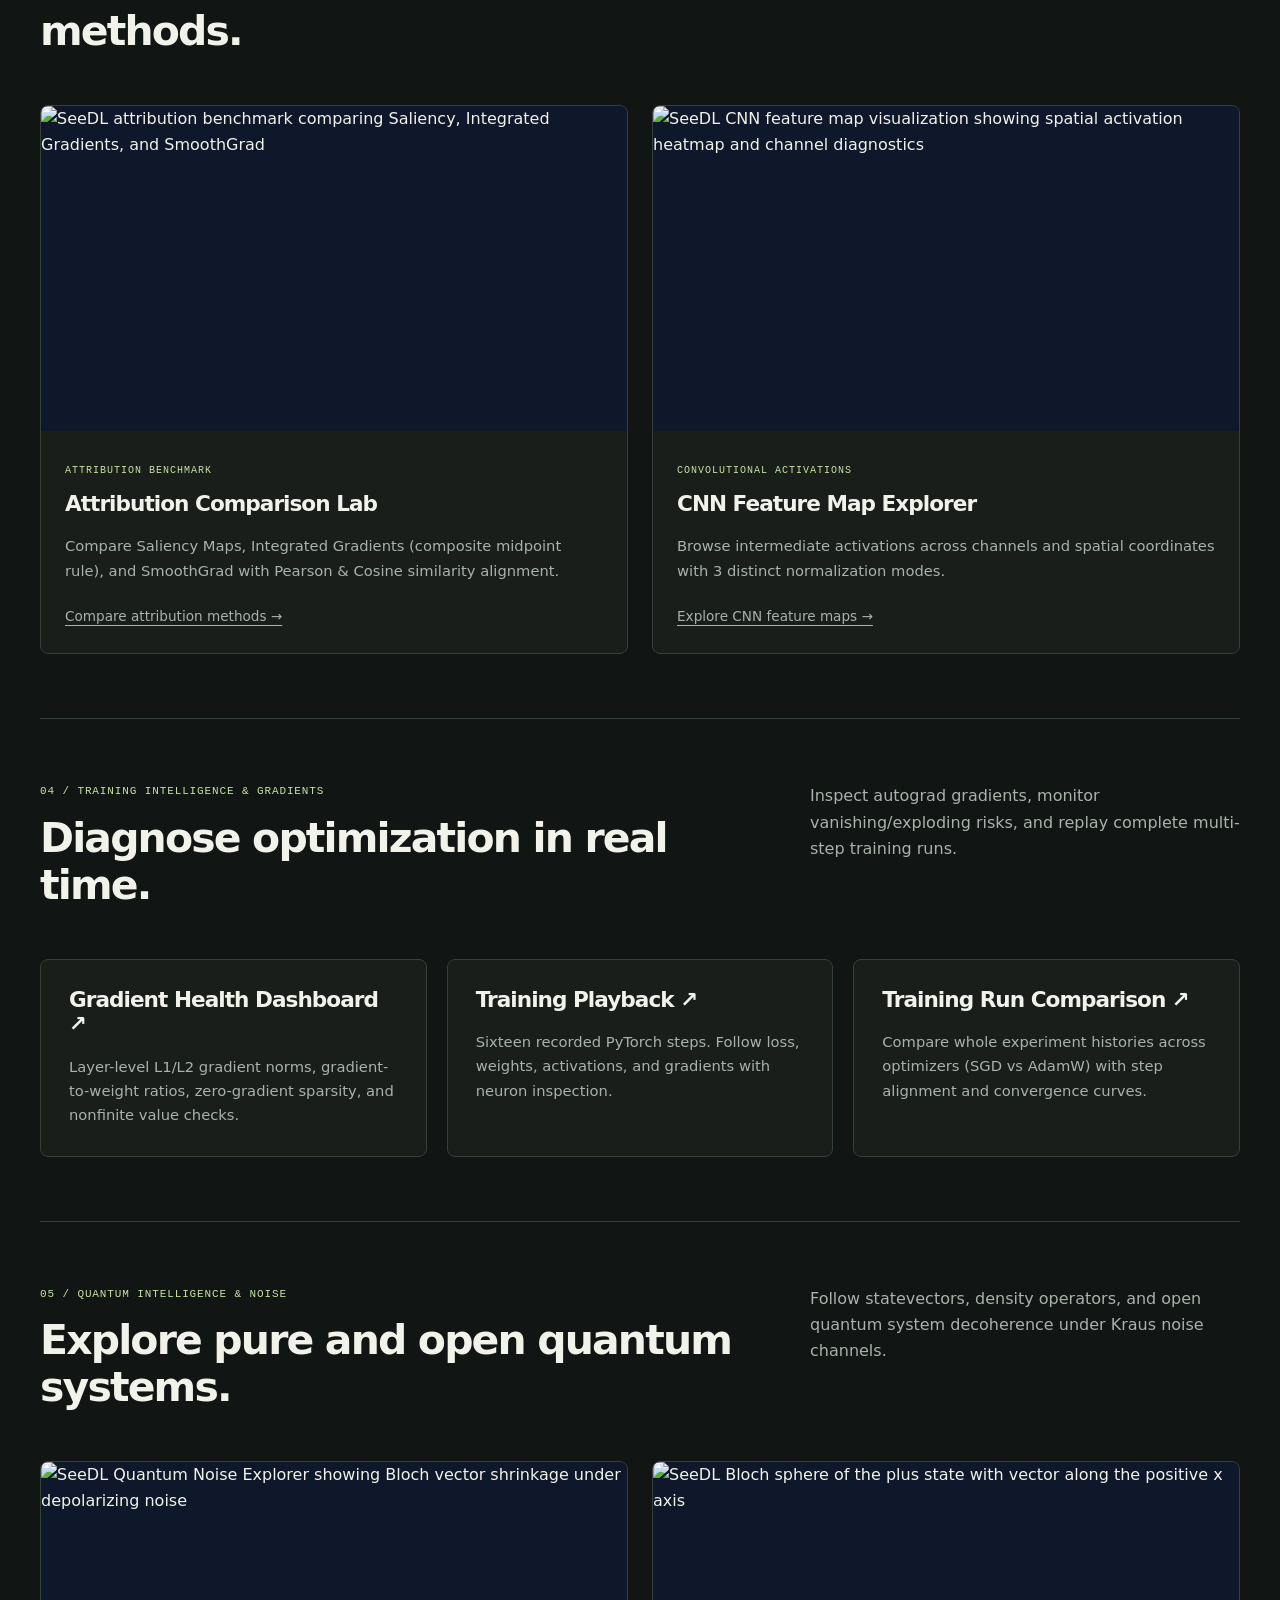
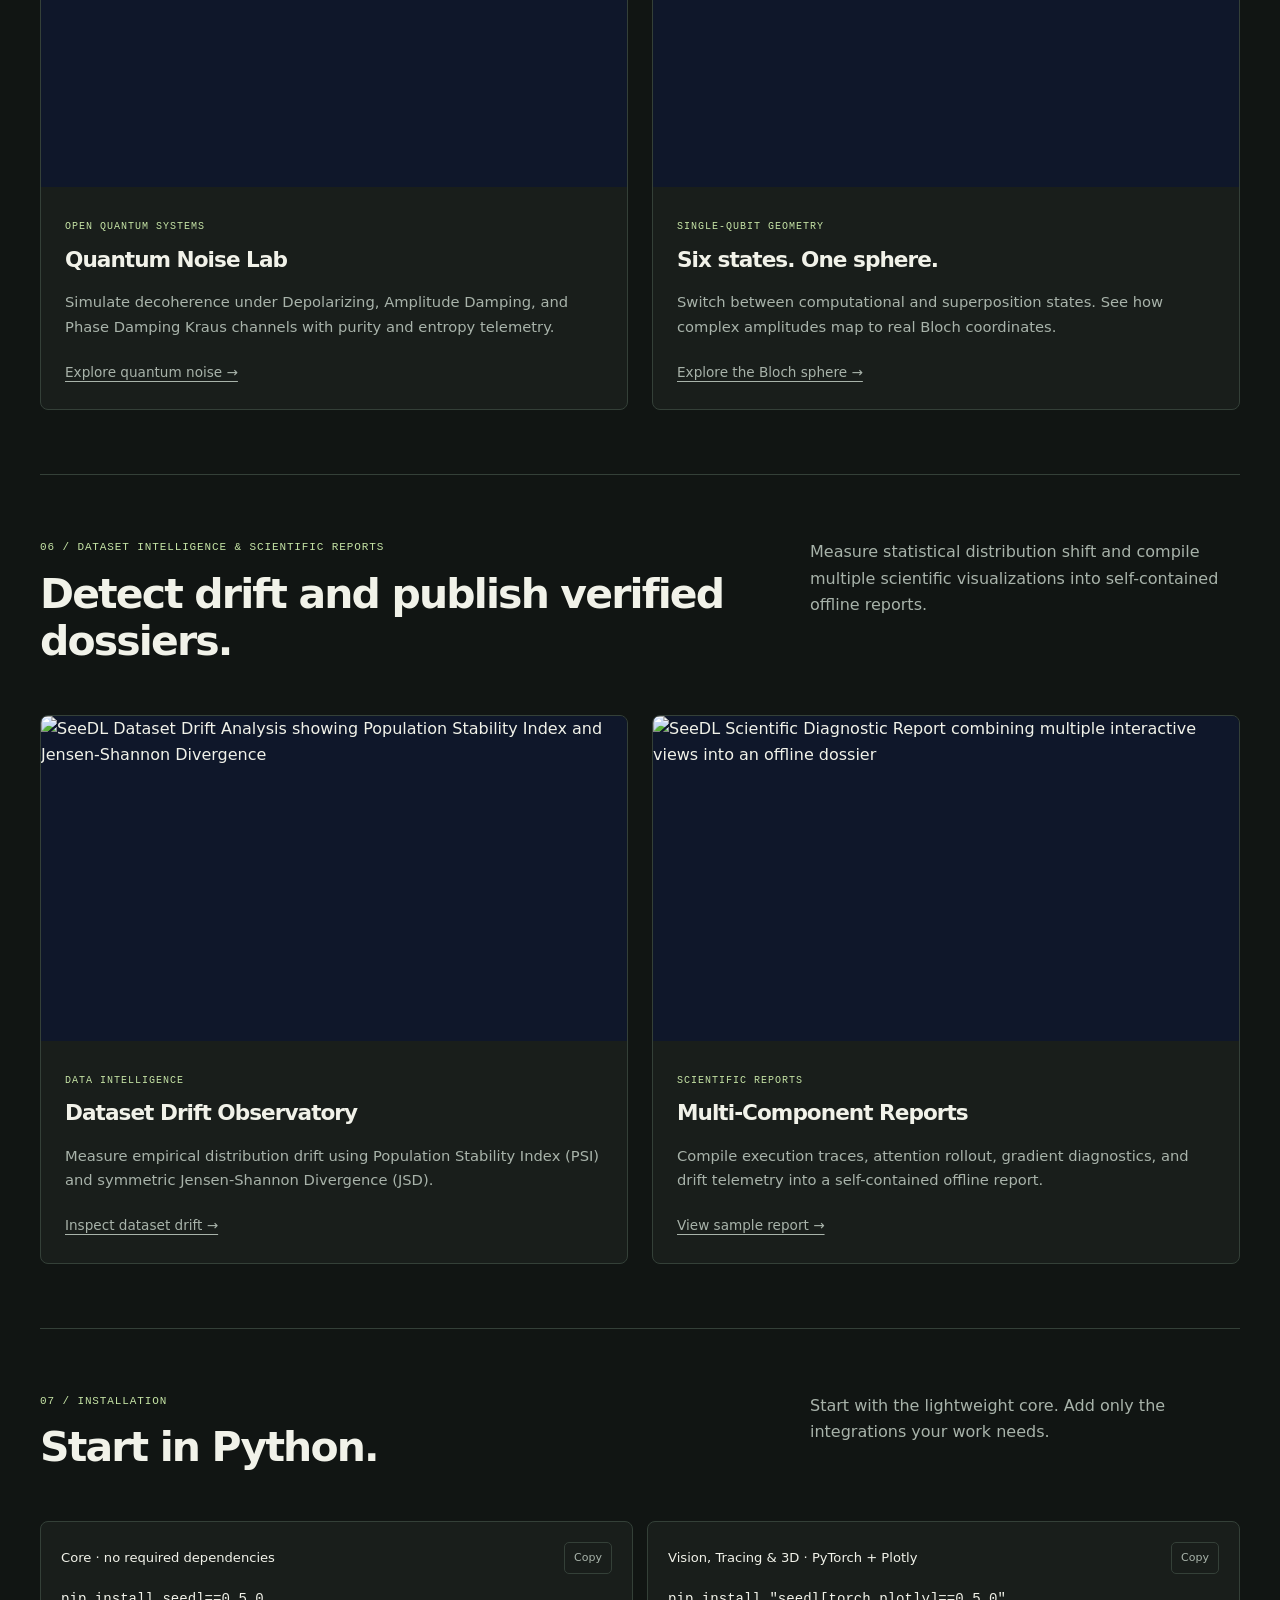
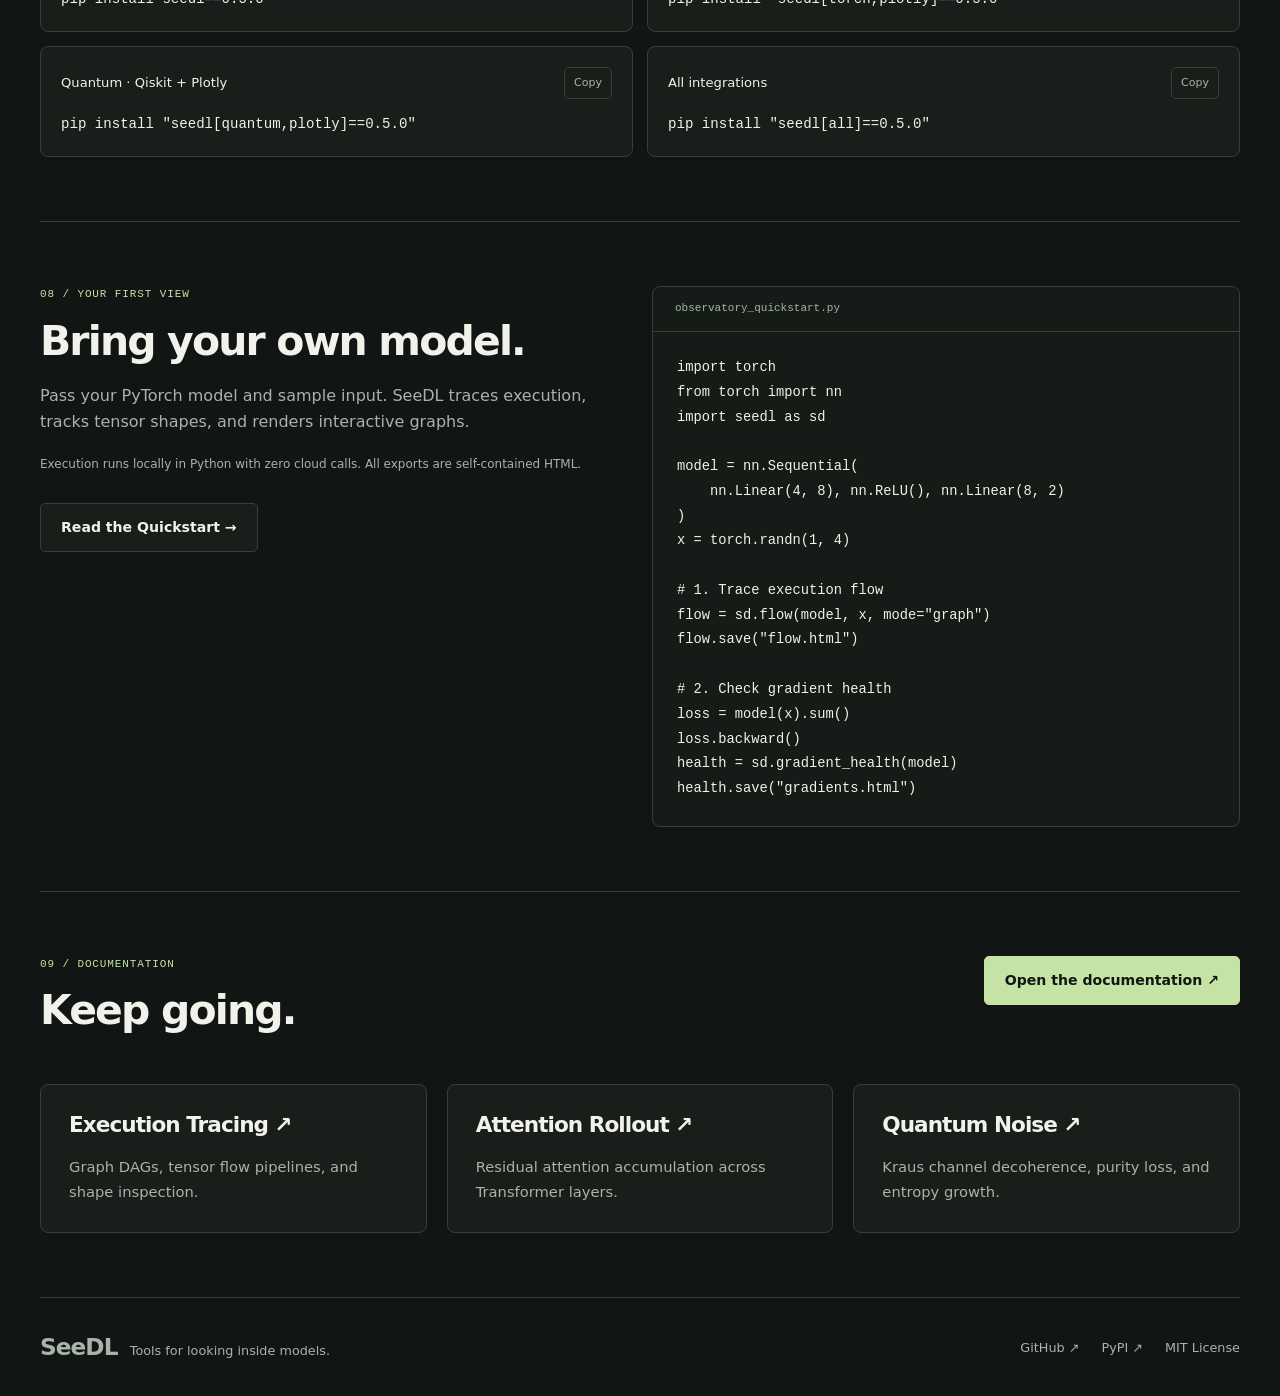
==== commit 94b3ed92: "feat(website): launch SeeDL 0.5.0 Neural Observatory" ====
--- a/website/index.html
+++ b/website/index.html
@@ -1,38 +1,56 @@
 <!doctype html>
 <html lang="en"><head><meta charset="utf-8"><meta name="viewport" content="width=device-width, initial-scale=1">
-<title>SeeDL · Look inside your models</title><meta name="description" content="SeeDL 0.4.0. interactive visualization for deep learning and quantum computing. Explore authentic CNN feature maps, Transformer multi-head attention, ViT patch routing, 3D neural networks, and Qiskit gate evolution.">
+<title>SeeDL 0.5.0 — Neural Observatory · Look inside your models</title><meta name="description" content="SeeDL 0.5.0 Neural Observatory: interactive scientific visualization for deep learning and quantum computing. Explore execution tracer DAGs, tensor flow, attention rollout, attribution benchmarks, gradient health, and Kraus quantum noise.">
 <meta name="theme-color" content="#090e17"><link rel="icon" href="./assets/favicon.svg" type="image/svg+xml">
 <link rel="stylesheet" href="./assets/style.css"><script src="./assets/site.js" defer></script></head>
 <body><a class="skip" href="#main">Skip to content</a><header class="header"><nav class="nav wrap" aria-label="Main navigation">
-<a class="brand" href="./index.html" aria-label="SeeDL home"><span class="brand-mark" aria-hidden="true">⌘</span>SeeDL <span class="version">0.4.0</span></a>
+<a class="brand" href="./index.html" aria-label="SeeDL home"><span class="brand-mark" aria-hidden="true">⌘</span>SeeDL <span class="version">0.5.0</span></a>
 <button class="menu-button" data-menu aria-label="Toggle navigation" aria-controls="main-links" aria-expanded="false">☰</button>
 <div class="navlinks" id="main-links"><a href="./index.html" aria-current="page">Overview</a><a href="./playground.html">Playground</a><a href="./docs/index.html">Documentation</a><a href="https://github.com/iamaritrasaha/seedl">GitHub ↗</a></div>
 <button class="theme-button" data-theme-toggle aria-label="Use light theme">☀</button></nav></header>
-<main id="main"><div class="wrap"><section class="hero"><div><div class="eyebrow"><span class="dot"></span> Python model visualization / v0.4.0</div><h1>Look inside<br>your <span class="accent">models.</span></h1><p class="tagline">See what happens between input and output.</p><p class="intro">Explore activations, attention weights, and training steps with a few lines of Python. Open the results in your notebook or share them as HTML.</p><div class="actions"><a class="button primary" href="./docs/index.html#quickstart">Get Started <span>↗</span></a><a class="button" href="./playground.html">Try the examples →</a></div><a class="textlink" href="https://github.com/iamaritrasaha/seedl">View on GitHub ↗</a></div>
-<div class="hero-visual"><div class="window"><div class="windowbar"><i></i><i></i><i></i><span>neural_network.py · SeeDL export</span></div><a class="image-link" href="./playground.html#network"><img src="./assets/network.jpg" width="911" height="664" alt="Real SeeDL 3D export showing individual neurons and signed connections"></a><div class="windowfoot"><button class="preview-load" data-preview>Load 3D preview ↗</button><span>REAL SEEDL EXPORT / WEBGL</span></div></div></div></section>
+<main id="main"><div class="wrap"><section class="hero"><div><div class="eyebrow"><span class="dot"></span> NEURAL OBSERVATORY / V0.5.0</div><h1>Look inside<br>your <span class="accent">models.</span></h1><p class="tagline">Trace the computation. Understand the model. Visualize the science.</p><p class="intro">Explore neural execution DAGs, attention rollout, gradient telemetry, quantum noise channels, and dataset drift with a few lines of Python. Open the results in your notebook or share them as offline HTML.</p><div class="actions"><a class="button primary" href="./docs/index.html#quickstart">Get Started <span>↗</span></a><a class="button" href="./playground.html">Try the examples →</a></div><a class="textlink" href="https://github.com/iamaritrasaha/seedl">View on GitHub ↗</a></div>
+<div class="hero-visual"><div class="window"><div class="windowbar"><i></i><i></i><i></i><span>neural_observatory.py · SeeDL export</span></div><a class="image-link" href="./playground.html#network"><img src="./assets/network.jpg" width="911" height="664" alt="Real SeeDL 3D export showing individual neurons and signed connections"></a><div class="windowfoot"><button class="preview-load" data-preview>Load 3D preview ↗</button><span>REAL SEEDL EXPORT / WEBGL</span></div></div></div></section>
 <div class="trustbar"><span><b>Python</b> 3.10+</span><span><b>PyTorch</b> models</span><span><b>Qiskit</b> circuits</span><span><b>Plotly</b> interaction</span><span><b>Zero</b> core dependencies</span><span><b>Open source</b> / MIT</span></div>
 
-<section class="section"><div class="section-head"><div><div class="section-number">01 / VISION &amp; ATTENTION</div><h2>What is your model looking at?</h2></div><p>Choose a layer, inspect a channel, or follow attention between tokens. These examples use small, seeded PyTorch models.</p></div>
-<div class="split"><article class="quantum-card"><a href="./playground.html#cnn"><img src="./assets/cnn-features.svg" width="780" height="520" loading="lazy" alt="SeeDL CNN feature map visualization showing spatial activation heatmap and channel diagnostics"></a><div class="quantum-body"><span class="badge">Convolutional activations</span><h3>CNN Feature Map Explorer</h3><p>Browse channels from convolution and pooling layers. Hover over a cell to read its activation.</p><a class="textlink" href="./playground.html#cnn">Explore CNN feature maps →</a></div></article><article class="quantum-card"><a href="./playground.html#attention"><img src="./assets/attention.svg" width="780" height="520" loading="lazy" alt="SeeDL Transformer attention matrix heatmap showing query-key routing probabilities"></a><div class="quantum-body"><span class="badge">Self-attention routing</span><h3>Transformer Attention Explorer</h3><p>Choose a query token and see how each head distributes attention across the sequence.</p><a class="textlink" href="./playground.html#attention">Explore Transformer attention →</a></div></article></div>
-<div class="split" style="margin-top:24px"><article class="quantum-card"><a href="./playground.html#attention-cmp"><img src="./assets/attention.svg" width="780" height="520" loading="lazy" alt="Attention matrix from the seeded example; open to compare two heads"></a><div class="quantum-body"><span class="badge">Multi-head analysis</span><h3>Compare attention heads</h3><p>Put two heads side by side and inspect where their attention weights differ.</p><a class="textlink" href="./playground.html#attention-cmp">Compare attention heads →</a></div></article><article class="quantum-card"><a href="./playground.html#vit"><img src="./assets/vit-attention.svg" width="780" height="520" loading="lazy" alt="SeeDL Vision Transformer patch attention heatmap showing 4x4 spatial grid"></a><div class="quantum-body"><span class="badge">Spatial patch geometry</span><h3>Vision Transformer Patch Attention</h3><p>View attention over a 4 × 4 patch grid. This example uses seeded token vectors, not a trained image classifier.</p><a class="textlink" href="./playground.html#vit">Explore ViT patch attention →</a></div></article></div></section>
+<section class="section"><div class="section-head"><div><div class="section-number">01 / NEURAL OBSERVATORY &amp; EXECUTION TRACING</div><h2>Trace every computation step.</h2></div><p>Capture exact execution DAGs, data dependencies, and tensor transformations across PyTorch module boundaries without manual forward rewrite.</p></div>
+<div class="split"><article class="quantum-card"><a href="./playground.html#trace"><img src="./assets/trace.svg" width="780" height="520" loading="lazy" alt="SeeDL Neural Execution Tracer DAG showing residual skip connections and operation topology"></a><div class="quantum-body"><span class="badge">Execution Graph DAG</span><h3>Neural Execution Tracer</h3><p>Map forward execution topologies, explicit tensor dependencies, in-place aliases, and residual skip connections.</p><a class="textlink" href="./playground.html#trace">Explore execution tracer DAG →</a></div></article><article class="quantum-card"><a href="./playground.html#flow"><img src="./assets/flow.svg" width="780" height="520" loading="lazy" alt="SeeDL Tensor Flow Explorer showing shape transitions and memory footprint"></a><div class="quantum-body"><span class="badge">Tensor Flow Pipeline</span><h3>Tensor Flow Explorer</h3><p>Follow tensor shape transformations, numerical data types, memory footprints, and activation stats through your pipeline.</p><a class="textlink" href="./playground.html#flow">Explore tensor flow →</a></div></article></div></section>
 
-<section class="section"><div class="section-head"><div><div class="section-number">02 / NETWORKS &amp; TRAINING</div><h2>Follow a training run.</h2></div><p>Inspect the network, play back saved steps, and compare what changed.</p></div><div class="grid3"><a class="card" href="./playground.html#network"><h3>3D Network Explorer ↗</h3><p>Rotate, pan, zoom, and click neurons to trace incoming cyan and outgoing amber connections.</p></a><a class="card" href="./playground.html#training"><h3>Training Playback ↗</h3><p>Sixteen recorded PyTorch steps. Follow loss, weights, activations, and gradients with neuron inspection.</p></a><a class="card" href="./playground.html#comparison"><h3>Training Comparison ↗</h3><p>Compare the first and last captured snapshots using SeeDL's sampled parameter and output diagnostics.</p></a></div></section>
+<section class="section"><div class="section-head"><div><div class="section-number">02 / TRANSFORMERS &amp; ATTENTION INTELLIGENCE</div><h2>How does information route across tokens?</h2></div><p>Analyze multi-head self-attention matrices, query distributions, spatial ViT patch geometries, and multi-layer attention rollout.</p></div>
+<div class="split"><article class="quantum-card"><a href="./playground.html#rollout"><img src="./assets/rollout.svg" width="780" height="520" loading="lazy" alt="SeeDL Transformer attention rollout matrix showing cumulative information routing"></a><div class="quantum-body"><span class="badge">Cumulative Flow</span><h3>Attention Rollout Lab</h3><p>Track cumulative information flow across Transformer layers using residual attention normalization A'_l = 0.5(A_l + I).</p><a class="textlink" href="./playground.html#rollout">Explore attention rollout →</a></div></article><article class="quantum-card"><a href="./playground.html#attention"><img src="./assets/attention.svg" width="780" height="520" loading="lazy" alt="SeeDL Transformer attention matrix heatmap showing query-key routing probabilities"></a><div class="quantum-body"><span class="badge">Self-attention routing</span><h3>Transformer Attention Explorer</h3><p>Choose a query token and see how each head distributes attention across the sequence.</p><a class="textlink" href="./playground.html#attention">Explore Transformer attention →</a></div></article></div>
+<div class="split" style="margin-top:24px"><article class="quantum-card"><a href="./playground.html#attention-cmp"><img src="./assets/attention.svg" width="780" height="520" loading="lazy" alt="Attention matrix from the seeded example; open to compare two heads"></a><div class="quantum-body"><span class="badge">Multi-head analysis</span><h3>Compare attention heads</h3><p>Put two heads side by side and inspect where their attention routing weights differ using Frobenius norm and MAE.</p><a class="textlink" href="./playground.html#attention-cmp">Compare attention heads →</a></div></article><article class="quantum-card"><a href="./playground.html#vit"><img src="./assets/vit-attention.svg" width="780" height="520" loading="lazy" alt="SeeDL Vision Transformer patch attention heatmap showing 4x4 spatial grid"></a><div class="quantum-body"><span class="badge">Spatial patch geometry</span><h3>Vision Transformer Patch Attention</h3><p>View attention over a 4 × 4 patch grid mapped directly from 1D [CLS] token routing vectors.</p><a class="textlink" href="./playground.html#vit">Explore ViT patch attention →</a></div></article></div></section>
 
-<section class="section"><div class="section-head"><div><div class="section-number">03 / QUANTUM CIRCUITS</div><h2>Follow the quantum state.</h2></div><p>Explore exact, precomputed SeeDL outputs. No Python kernel or account required.</p></div><div class="split"><article class="quantum-card"><a href="./playground.html#bloch"><img src="./assets/bloch.svg" width="780" height="560" loading="lazy" alt="SeeDL Bloch sphere of the plus state with vector along the positive x axis"></a><div class="quantum-body"><span class="badge">Single-qubit geometry</span><h3>Six states. One sphere.</h3><p>Switch between computational and superposition states. See how complex amplitudes become Bloch coordinates.</p><a class="textlink" href="./playground.html#bloch">Explore the Bloch sphere →</a></div></article><article class="quantum-card"><a href="./playground.html#circuit"><img src="./assets/bell.svg" width="780" height="560" loading="lazy" alt="SeeDL two-qubit Bell circuit with a Hadamard gate and controlled X gate"></a><div class="quantum-body"><span class="badge">Two-qubit entanglement</span><h3>A Bell pair, step by step.</h3><p>A Hadamard and a controlled X transform |00⟩ into (|00⟩ + |11⟩)/√2. Inspect the actual circuit and step evolution.</p><a class="textlink" href="./playground.html#circuit">Explore the Bell circuit →</a></div></article></div></section>
+<section class="section"><div class="section-head"><div><div class="section-number">03 / EXPLAINABLE AI &amp; ATTRIBUTION BENCHMARK</div><h2>Benchmark feature attribution methods.</h2></div><p>Evaluate input feature sensitivities side-by-side using real backward gradients and quantitative correlation metrics.</p></div>
+<div class="split"><article class="quantum-card"><a href="./playground.html#attribution"><img src="./assets/attribution.svg" width="780" height="520" loading="lazy" alt="SeeDL attribution benchmark comparing Saliency, Integrated Gradients, and SmoothGrad"></a><div class="quantum-body"><span class="badge">Attribution Benchmark</span><h3>Attribution Comparison Lab</h3><p>Compare Saliency Maps, Integrated Gradients (composite midpoint rule), and SmoothGrad with Pearson &amp; Cosine similarity alignment.</p><a class="textlink" href="./playground.html#attribution">Compare attribution methods →</a></div></article><article class="quantum-card"><a href="./playground.html#cnn"><img src="./assets/cnn-features.svg" width="780" height="520" loading="lazy" alt="SeeDL CNN feature map visualization showing spatial activation heatmap and channel diagnostics"></a><div class="quantum-body"><span class="badge">Convolutional activations</span><h3>CNN Feature Map Explorer</h3><p>Browse intermediate activations across channels and spatial coordinates with 3 distinct normalization modes.</p><a class="textlink" href="./playground.html#cnn">Explore CNN feature maps →</a></div></article></div></section>
 
-<section class="section" id="installation"><div class="section-head"><div><div class="section-number">04 / INSTALLATION</div><h2>Start in Python.</h2></div><p>Start with the lightweight core. Add only the integrations your work needs.</p></div><div class="install-grid"><div class="install"><div class="install-top"><span>Core · no required dependencies</span><button class="copy" data-copy="pip install seedl==0.4.0" aria-label="Copy Core · no required dependencies installation command">Copy</button></div><code>pip install seedl==0.4.0</code></div><div class="install"><div class="install-top"><span>Vision &amp; 3D · PyTorch + Plotly</span><button class="copy" data-copy="pip install &quot;seedl[torch,plotly]==0.4.0&quot;" aria-label="Copy Vision &amp; 3D · PyTorch + Plotly installation command">Copy</button></div><code>pip install &quot;seedl[torch,plotly]==0.4.0&quot;</code></div><div class="install"><div class="install-top"><span>Quantum · Qiskit + Plotly</span><button class="copy" data-copy="pip install &quot;seedl[quantum,plotly]==0.4.0&quot;" aria-label="Copy Quantum · Qiskit + Plotly installation command">Copy</button></div><code>pip install &quot;seedl[quantum,plotly]==0.4.0&quot;</code></div><div class="install"><div class="install-top"><span>All integrations</span><button class="copy" data-copy="pip install &quot;seedl[all]==0.4.0&quot;" aria-label="Copy All integrations installation command">Copy</button></div><code>pip install &quot;seedl[all]==0.4.0&quot;</code></div></div></section>
+<section class="section"><div class="section-head"><div><div class="section-number">04 / TRAINING INTELLIGENCE &amp; GRADIENTS</div><h2>Diagnose optimization in real time.</h2></div><p>Inspect autograd gradients, monitor vanishing/exploding risks, and replay complete multi-step training runs.</p></div>
+<div class="grid3"><a class="card" href="./playground.html#gradient-health"><h3>Gradient Health Dashboard ↗</h3><p>Layer-level L1/L2 gradient norms, gradient-to-weight ratios, zero-gradient sparsity, and nonfinite value checks.</p></a><a class="card" href="./playground.html#training"><h3>Training Playback ↗</h3><p>Sixteen recorded PyTorch steps. Follow loss, weights, activations, and gradients with neuron inspection.</p></a><a class="card" href="./playground.html#runs-compare"><h3>Training Run Comparison ↗</h3><p>Compare whole experiment histories across optimizers (SGD vs AdamW) with step alignment and convergence curves.</p></a></div></section>
 
-<section class="section"><div class="split"><div><div class="section-number">05 / YOUR FIRST VIEW</div><h2>Bring your own model.</h2><p>Pass your PyTorch model and a sample input. SeeDL captures a forward pass and renders feature maps or 3D parameter connections.</p><p class="mini">3D and advanced interactive rendering require the torch and plotly extras. Execution runs locally in Python.</p><div class="actions"><a class="button" href="./docs/index.html#interactive-3d">Read the 3D guide →</a></div></div><div class="terminal"><div class="terminal-title">quickstart.py</div><pre><code>import torch
+<section class="section"><div class="section-head"><div><div class="section-number">05 / QUANTUM INTELLIGENCE &amp; NOISE</div><h2>Explore pure and open quantum systems.</h2></div><p>Follow statevectors, density operators, and open quantum system decoherence under Kraus noise channels.</p></div>
+<div class="split"><article class="quantum-card"><a href="./playground.html#quantum-noise"><img src="./assets/quantum-noise.svg" width="780" height="560" loading="lazy" alt="SeeDL Quantum Noise Explorer showing Bloch vector shrinkage under depolarizing noise"></a><div class="quantum-body"><span class="badge">Open Quantum Systems</span><h3>Quantum Noise Lab</h3><p>Simulate decoherence under Depolarizing, Amplitude Damping, and Phase Damping Kraus channels with purity and entropy telemetry.</p><a class="textlink" href="./playground.html#quantum-noise">Explore quantum noise →</a></div></article><article class="quantum-card"><a href="./playground.html#bloch"><img src="./assets/bloch.svg" width="780" height="560" loading="lazy" alt="SeeDL Bloch sphere of the plus state with vector along the positive x axis"></a><div class="quantum-body"><span class="badge">Single-qubit geometry</span><h3>Six states. One sphere.</h3><p>Switch between computational and superposition states. See how complex amplitudes map to real Bloch coordinates.</p><a class="textlink" href="./playground.html#bloch">Explore the Bloch sphere →</a></div></article></div></section>
+
+<section class="section"><div class="section-head"><div><div class="section-number">06 / DATASET INTELLIGENCE &amp; SCIENTIFIC REPORTS</div><h2>Detect drift and publish verified dossiers.</h2></div><p>Measure statistical distribution shift and compile multiple scientific visualizations into self-contained offline reports.</p></div>
+<div class="split"><article class="quantum-card"><a href="./playground.html#dataset-drift"><img src="./assets/dataset-drift.svg" width="780" height="520" loading="lazy" alt="SeeDL Dataset Drift Analysis showing Population Stability Index and Jensen-Shannon Divergence"></a><div class="quantum-body"><span class="badge">Data Intelligence</span><h3>Dataset Drift Observatory</h3><p>Measure empirical distribution drift using Population Stability Index (PSI) and symmetric Jensen-Shannon Divergence (JSD).</p><a class="textlink" href="./playground.html#dataset-drift">Inspect dataset drift →</a></div></article><article class="quantum-card"><a href="./playground.html#report"><img src="./assets/report.svg" width="780" height="520" loading="lazy" alt="SeeDL Scientific Diagnostic Report combining multiple interactive views into an offline dossier"></a><div class="quantum-body"><span class="badge">Scientific Reports</span><h3>Multi-Component Reports</h3><p>Compile execution traces, attention rollout, gradient diagnostics, and drift telemetry into a self-contained offline report.</p><a class="textlink" href="./playground.html#report">View sample report →</a></div></article></div></section>
+
+<section class="section" id="installation"><div class="section-head"><div><div class="section-number">07 / INSTALLATION</div><h2>Start in Python.</h2></div><p>Start with the lightweight core. Add only the integrations your work needs.</p></div><div class="install-grid"><div class="install"><div class="install-top"><span>Core · no required dependencies</span><button class="copy" data-copy="pip install seedl==0.5.0" aria-label="Copy Core · no required dependencies installation command">Copy</button></div><code>pip install seedl==0.5.0</code></div><div class="install"><div class="install-top"><span>Vision, Tracing &amp; 3D · PyTorch + Plotly</span><button class="copy" data-copy="pip install &quot;seedl[torch,plotly]==0.5.0&quot;" aria-label="Copy Vision, Tracing &amp; 3D installation command">Copy</button></div><code>pip install &quot;seedl[torch,plotly]==0.5.0&quot;</code></div><div class="install"><div class="install-top"><span>Quantum · Qiskit + Plotly</span><button class="copy" data-copy="pip install &quot;seedl[quantum,plotly]==0.5.0&quot;" aria-label="Copy Quantum · Qiskit + Plotly installation command">Copy</button></div><code>pip install &quot;seedl[quantum,plotly]==0.5.0&quot;</code></div><div class="install"><div class="install-top"><span>All integrations</span><button class="copy" data-copy="pip install &quot;seedl[all]==0.5.0&quot;" aria-label="Copy All integrations installation command">Copy</button></div><code>pip install &quot;seedl[all]==0.5.0&quot;</code></div></div></section>
+
+<section class="section"><div class="split"><div><div class="section-number">08 / YOUR FIRST VIEW</div><h2>Bring your own model.</h2><p>Pass your PyTorch model and sample input. SeeDL traces execution, tracks tensor shapes, and renders interactive graphs.</p><p class="mini">Execution runs locally in Python with zero cloud calls. All exports are self-contained HTML.</p><div class="actions"><a class="button" href="./docs/index.html#quickstart">Read the Quickstart →</a></div></div><div class="terminal"><div class="terminal-title">observatory_quickstart.py</div><pre><code>import torch
 from torch import nn
 import seedl as sd
 
 model = nn.Sequential(
-    nn.Linear(3, 5), nn.ReLU(), nn.Linear(5, 2)
+    nn.Linear(4, 8), nn.ReLU(), nn.Linear(8, 2)
 )
-x = torch.tensor([[0.8, -0.4, 0.6]])
+x = torch.randn(1, 4)
 
-view = sd.see(model, input=x, view=&quot;3d&quot;)
-view.save(&quot;network.html&quot;)</code></pre></div></div></section>
+# 1. Trace execution flow
+flow = sd.flow(model, x, mode=&quot;graph&quot;)
+flow.save(&quot;flow.html&quot;)
 
-<section class="section"><div class="section-head"><div><div class="section-number">06 / DOCUMENTATION</div><h2>Keep going.</h2></div><a class="button primary" href="./docs/index.html">Open the documentation ↗</a></div><div class="grid3"><a class="card" href="./docs/index.html#quickstart"><h3>Get started ↗</h3><p>Installation, your first visualization, and portable exports.</p></a><a class="card" href="./docs/index.html#cnn-features"><h3>CNN features ↗</h3><p>Spatial heatmaps, channel galleries, and diagnostics.</p></a><a class="card" href="./docs/index.html#transformer-attention"><h3>Attention routing ↗</h3><p>Multi-head self-attention and ViT patch geometry.</p></a></div></section></div></main>
-<footer class="footer wrap"><span><a class="brand" href="./index.html">SeeDL</a> &nbsp; Tools for looking inside models.</span><div><a href="https://github.com/iamaritrasaha/seedl">GitHub ↗</a><a href="https://pypi.org/project/seedl/0.4.0/">PyPI ↗</a><a href="https://github.com/iamaritrasaha/seedl/blob/main/LICENSE">MIT License</a></div></footer></body></html>+# 2. Check gradient health
+loss = model(x).sum()
+loss.backward()
+health = sd.gradient_health(model)
+health.save(&quot;gradients.html&quot;)</code></pre></div></div></section>
+
+<section class="section"><div class="section-head"><div><div class="section-number">09 / DOCUMENTATION</div><h2>Keep going.</h2></div><a class="button primary" href="./docs/index.html">Open the documentation ↗</a></div><div class="grid3"><a class="card" href="./docs/index.html#execution-tracing"><h3>Execution Tracing ↗</h3><p>Graph DAGs, tensor flow pipelines, and shape inspection.</p></a><a class="card" href="./docs/index.html#attention-rollout"><h3>Attention Rollout ↗</h3><p>Residual attention accumulation across Transformer layers.</p></a><a class="card" href="./docs/index.html#quantum-noise"><h3>Quantum Noise ↗</h3><p>Kraus channel decoherence, purity loss, and entropy growth.</p></a></div></section></div></main>
+<footer class="footer wrap"><span><a class="brand" href="./index.html">SeeDL</a> &nbsp; Tools for looking inside models.</span><div><a href="https://github.com/iamaritrasaha/seedl">GitHub ↗</a><a href="https://pypi.org/project/seedl/0.5.0/">PyPI ↗</a><a href="https://github.com/iamaritrasaha/seedl/blob/main/LICENSE">MIT License</a></div></footer></body></html>
--- a/website/assets/style.css
+++ b/website/assets/style.css
@@ -15,3 +15,17 @@
 .tabs{padding:14px 0 22px;border-bottom:1px solid var(--line);margin-bottom:28px;gap:8px}.tab{padding:9px 13px;font-size:.82rem;border-radius:4px}.tab[aria-selected=true]{background:var(--accent);color:var(--bg)}.recorded-demo h2{font-size:1.5rem}.recorded-demo>p{max-width:880px;font-size:.94rem}.demo-stage{background:#0f172a}.demo-stage iframe{width:100%;height:650px;max-width:100%;border:0;display:block}.demo-layout{grid-template-columns:minmax(0,1fr) 240px}.demo-caption{line-height:1.6}.demo-source{margin-top:18px}.evolution-presets{margin:16px 0}.evolution-presets select{font:inherit;color:var(--text);background:var(--panel);border:1px solid var(--line);padding:10px;border-radius:4px;max-width:100%}.preview-load{font:inherit;color:#c5e3a5;background:transparent;border:0;padding:0;text-decoration:underline;text-underline-offset:3px}.preview-load:disabled{color:#a1aec0;cursor:default;text-decoration:none}.preview-live{overflow:auto}.preview-live iframe{display:block;width:100%;min-width:600px;height:560px;border:0}.doc-layout{gap:44px}.docs{max-width:880px}.docs p,.docs li{line-height:1.8}.docs h2{padding-top:10px}.inspector{align-self:start}.demo-open{display:inline-block;padding:12px 18px 0;color:#c5e3a5;font-size:.8rem;text-decoration:underline;text-underline-offset:3px;margin:0 0 12px}
 @media(max-width:1000px){.hero{gap:28px}.demo-layout{grid-template-columns:1fr}.inspector{max-width:none}.trustbar{justify-content:center}}
 @media(max-width:760px){.wrap{width:calc(100% - 32px)}.nav{height:66px}.hero{grid-template-columns:1fr;padding:42px 0}.hero h1{font-size:3.5rem}.hero .tagline{font-size:1.15rem}.hero-visual{max-width:none}.section{padding:42px 0}.split,.grid3{grid-template-columns:1fr}.section-head p{max-width:none}.page-title{padding:28px 0 12px}.tabs{flex-wrap:nowrap;overflow-x:auto;padding-bottom:14px;scrollbar-width:thin}.tab{flex-shrink:0;min-height:44px}.demo-stage{overflow-x:auto}.demo-stage iframe{width:100%;max-width:none}.demo-stage iframe[data-wide]{width:760px}.demo-caption{position:sticky;left:0;max-width:calc(100vw - 34px)}.doc-layout{gap:24px}.windowbar{padding:12px}.footer{gap:18px}.quantum-body{padding:20px}}
+/* Neural Observatory 0.5.0 Extensions */
+.playground-controls{display:flex;gap:16px;flex-wrap:wrap;align-items:center;justify-content:space-between;margin-bottom:16px}
+.category-pills{display:flex;gap:8px;flex-wrap:wrap;align-items:center}
+.category-pill{background:var(--panel);color:var(--muted);border:1px solid var(--line);padding:6px 14px;border-radius:20px;font-size:.8rem;font-weight:500;transition:all .15s ease}
+.category-pill:hover{color:var(--text);border-color:var(--accent)}
+.category-pill[aria-pressed=true]{background:var(--panel2);color:var(--accent);border-color:var(--accent)}
+.search-wrapper{position:relative;min-width:220px}
+.search-input{width:100%;background:var(--panel);color:var(--text);border:1px solid var(--line);border-radius:6px;padding:8px 12px 8px 32px;font-size:.82rem}
+.search-input:focus{outline:2px solid var(--accent);border-color:var(--accent)}
+.search-icon{position:absolute;left:10px;top:50%;transform:translateY(-50%);color:var(--muted);font-size:12px;pointer-events:none}
+.tab[data-hidden=true]{display:none!important}
+.badge-category{display:inline-block;padding:2px 8px;border-radius:4px;font-size:10px;font-family:monospace;letter-spacing:.05em;text-transform:uppercase;background:var(--panel2);border:1px solid var(--line);color:var(--accent);margin-bottom:8px}
+.demo-header{margin-bottom:16px}
+.demo-header h2{margin-bottom:6px}
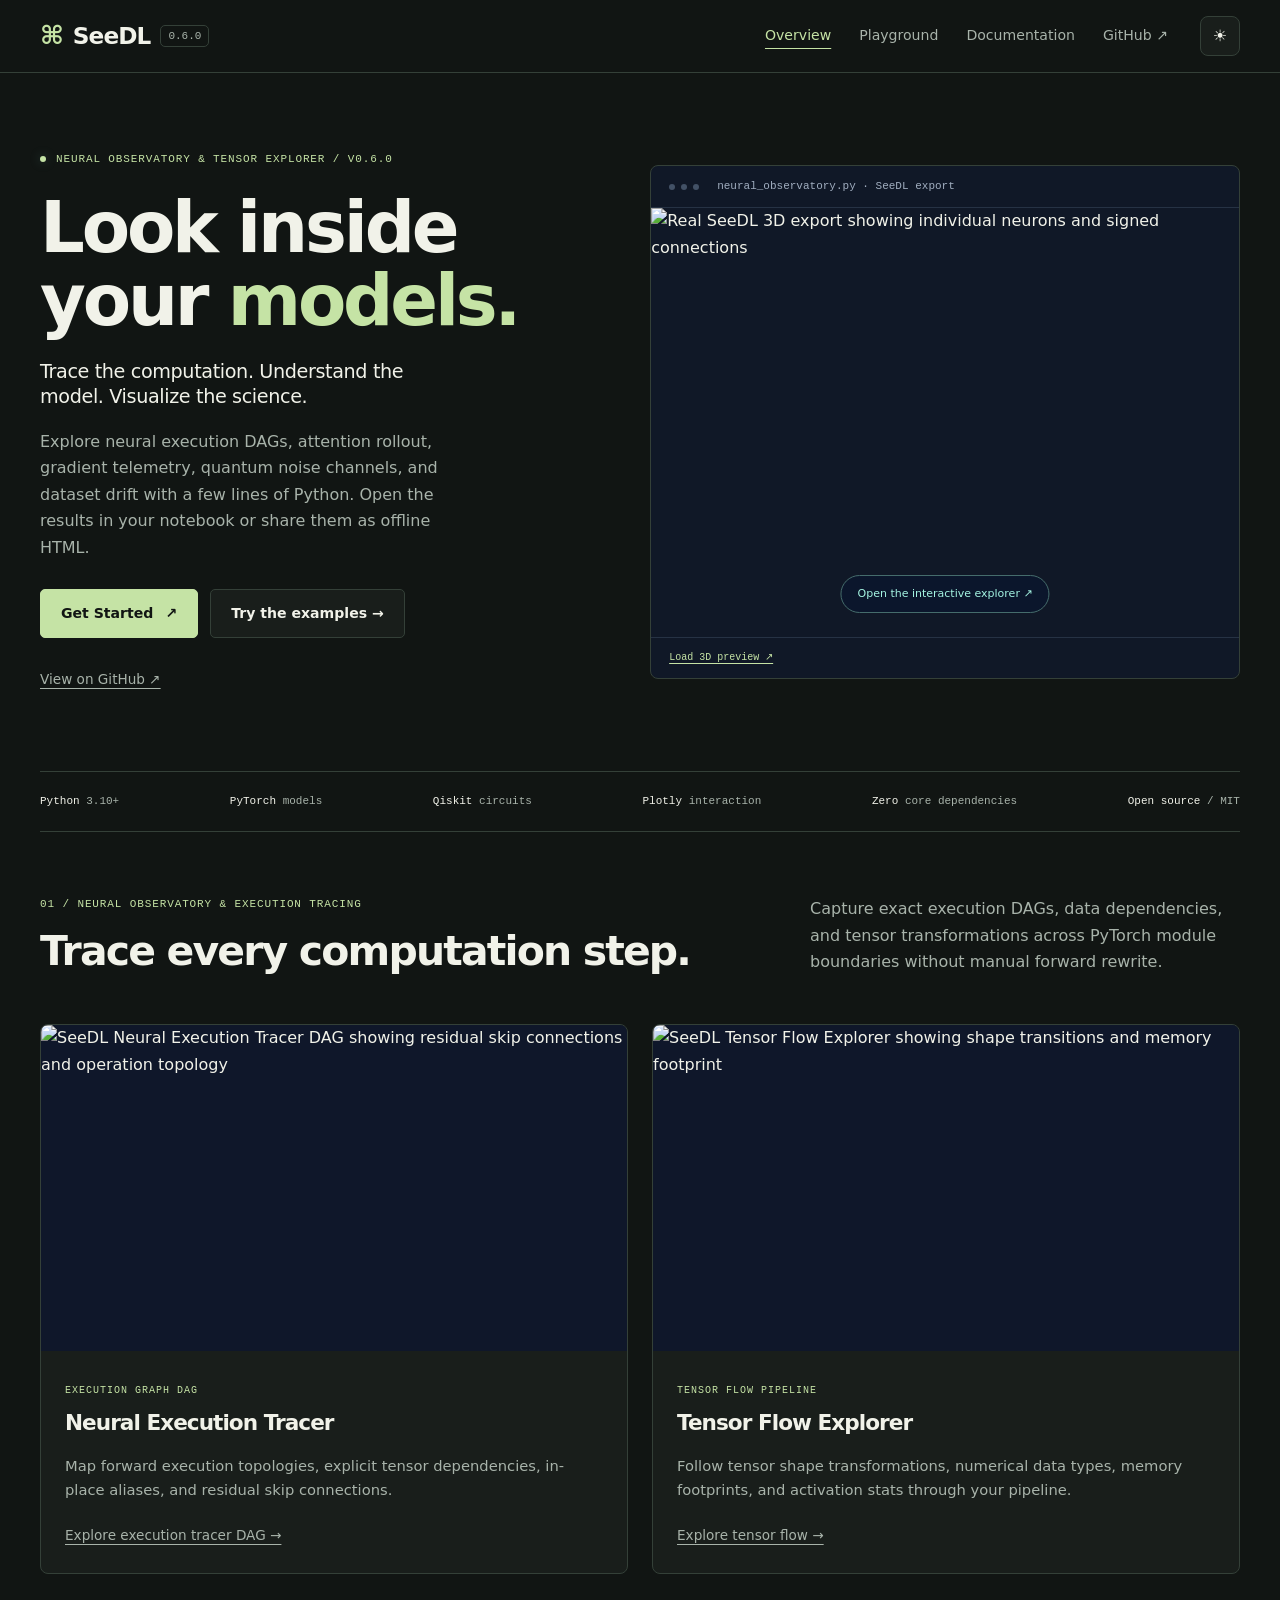
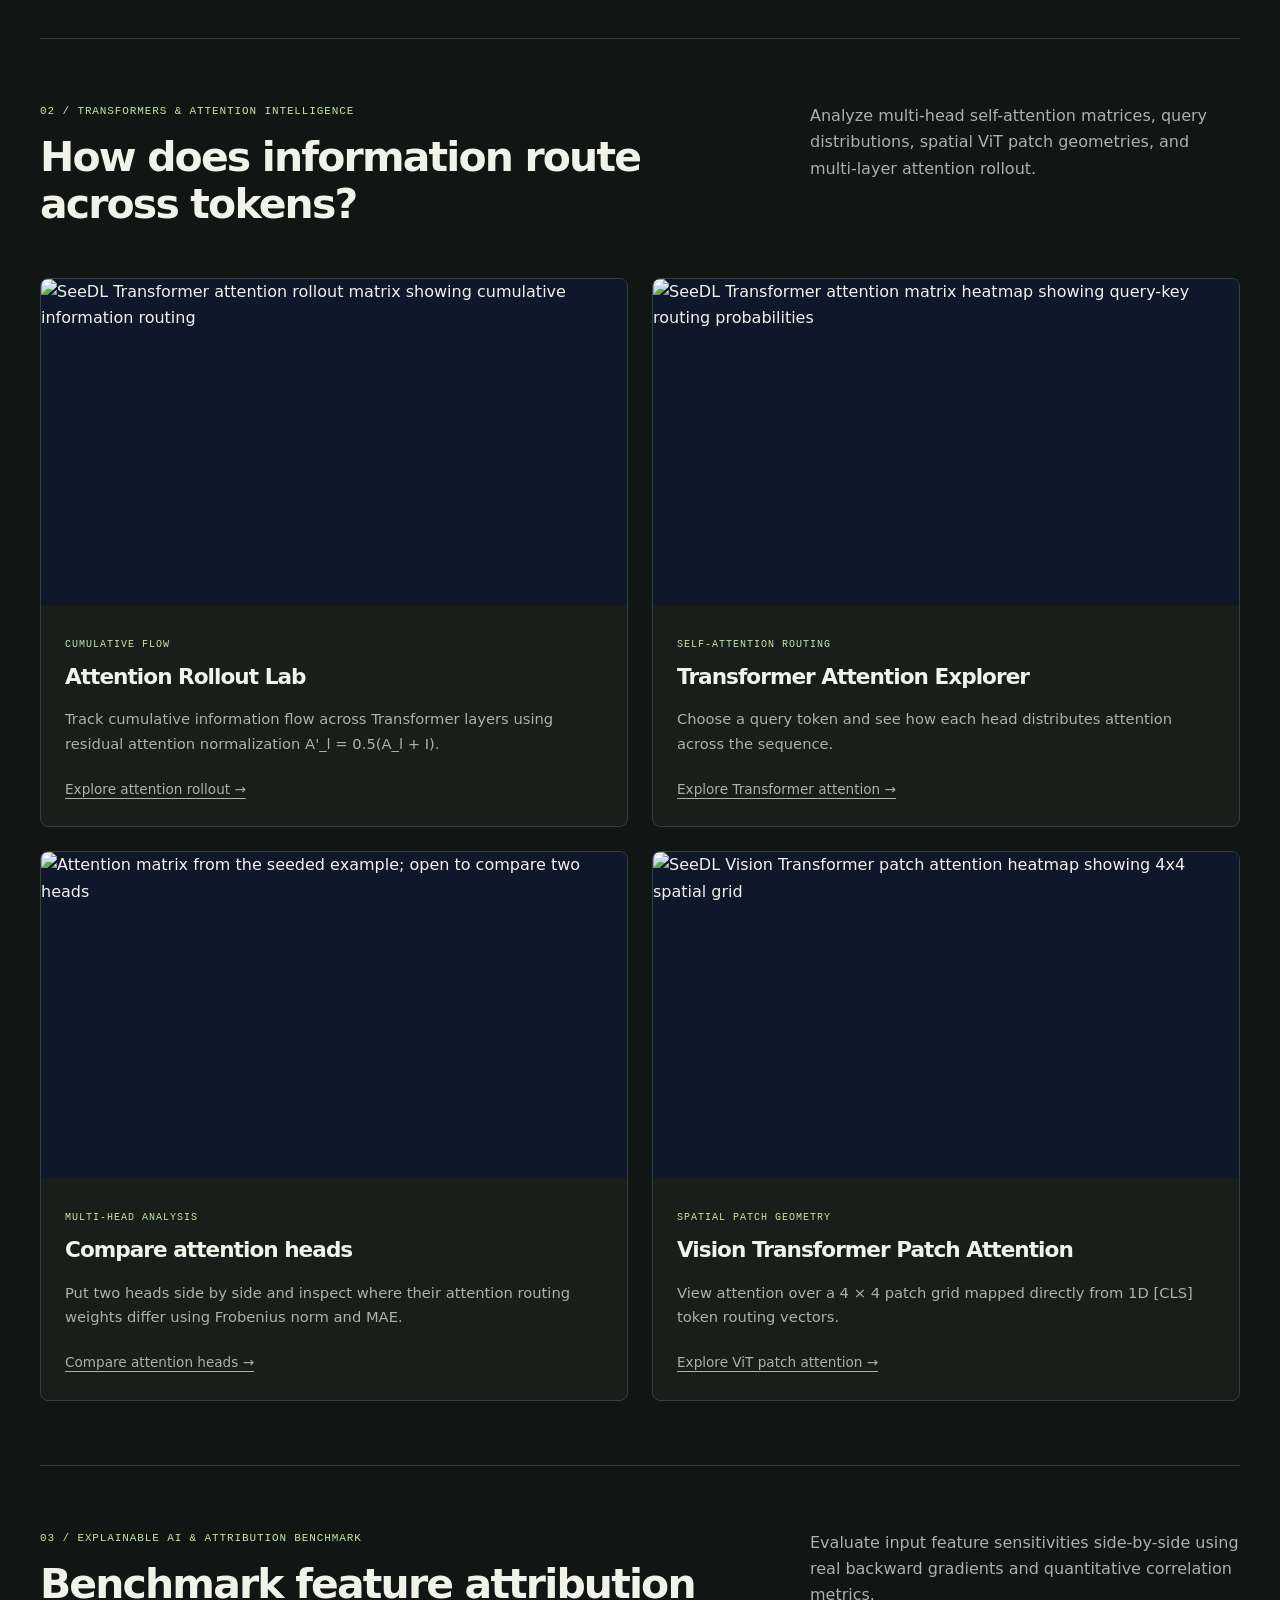
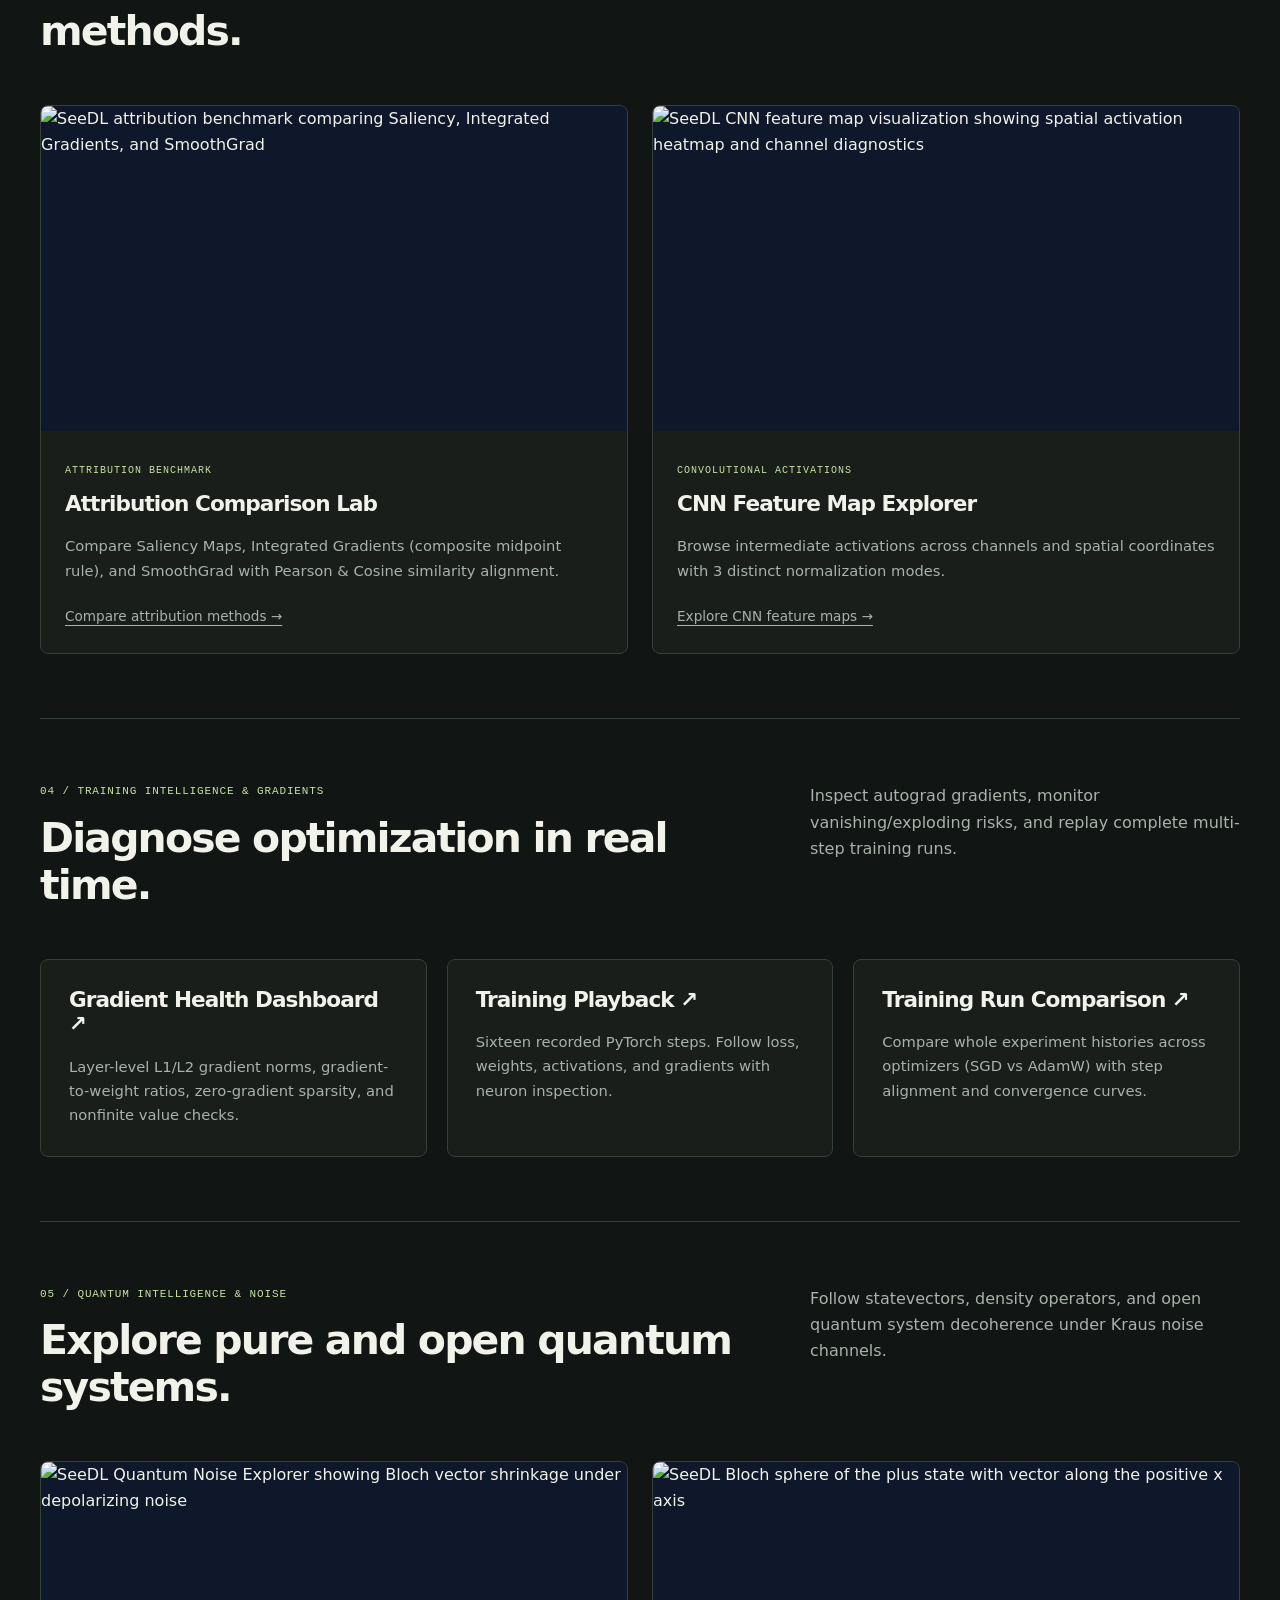
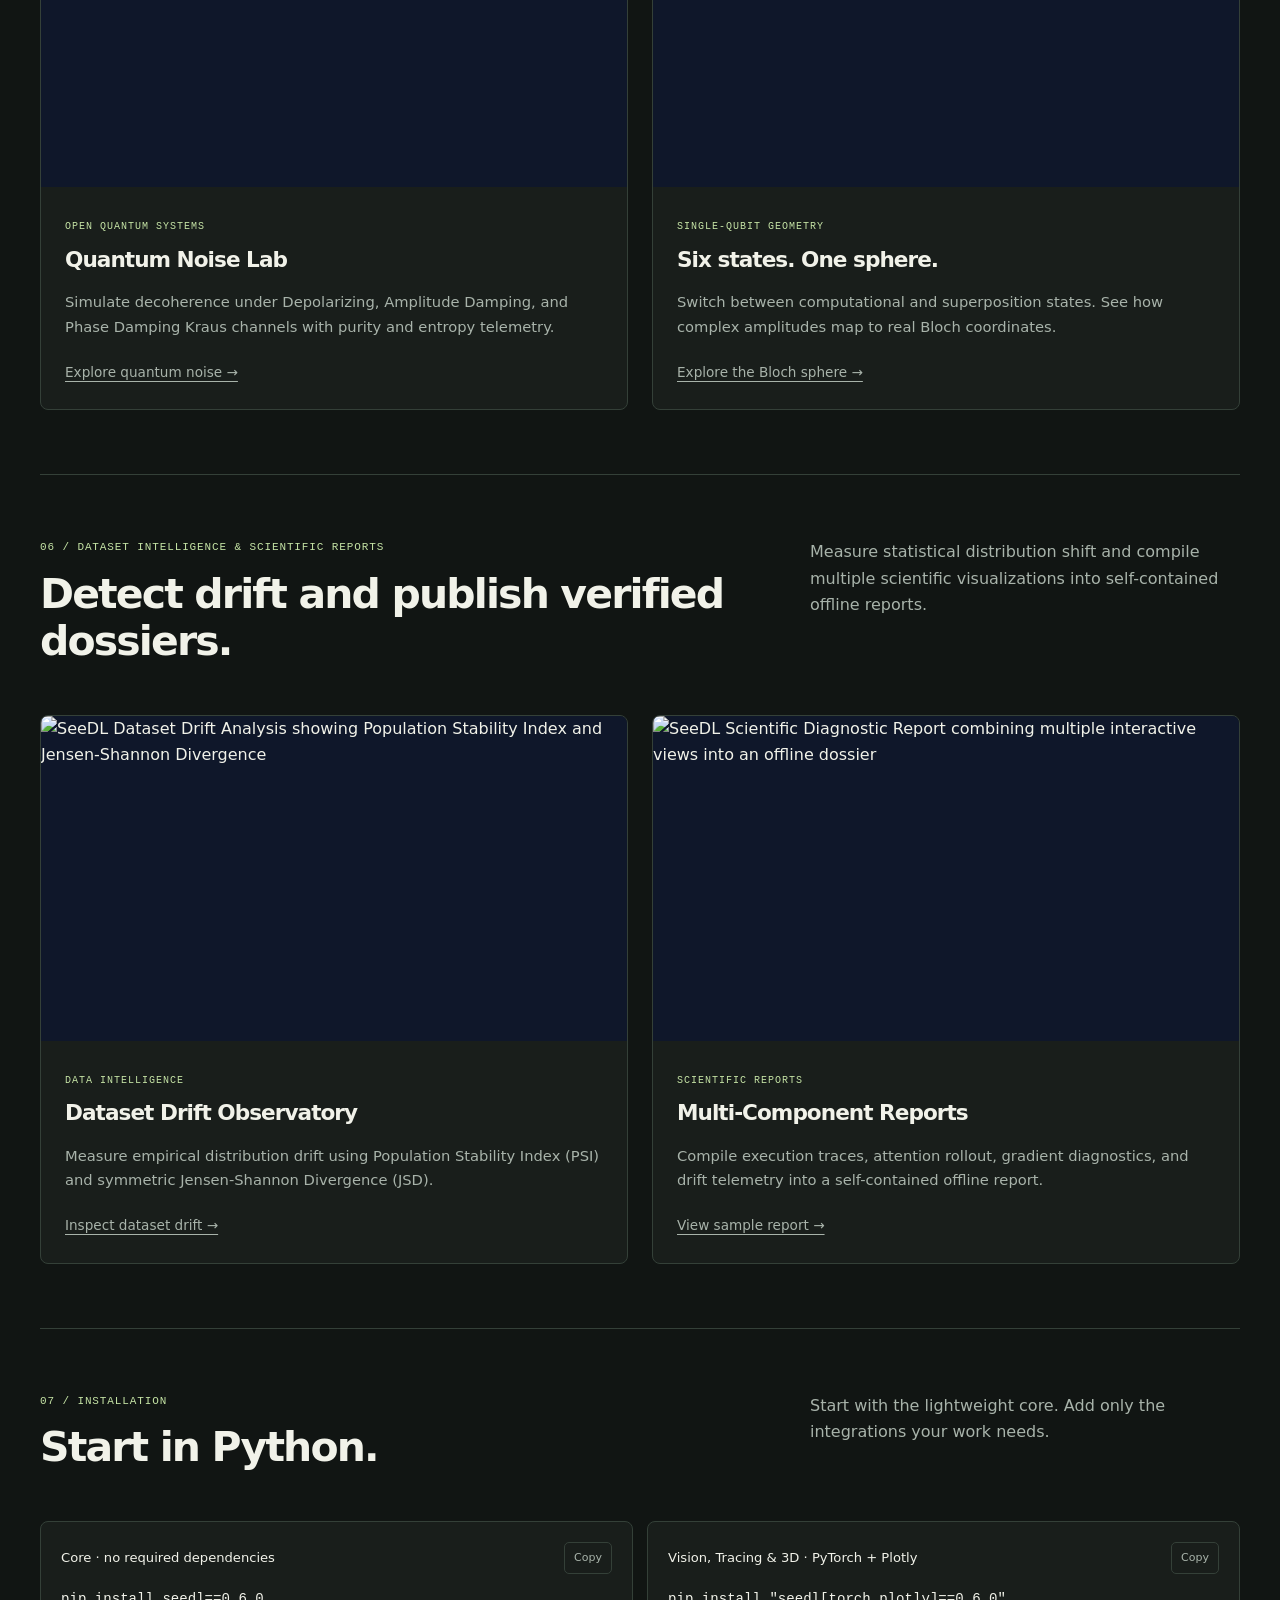
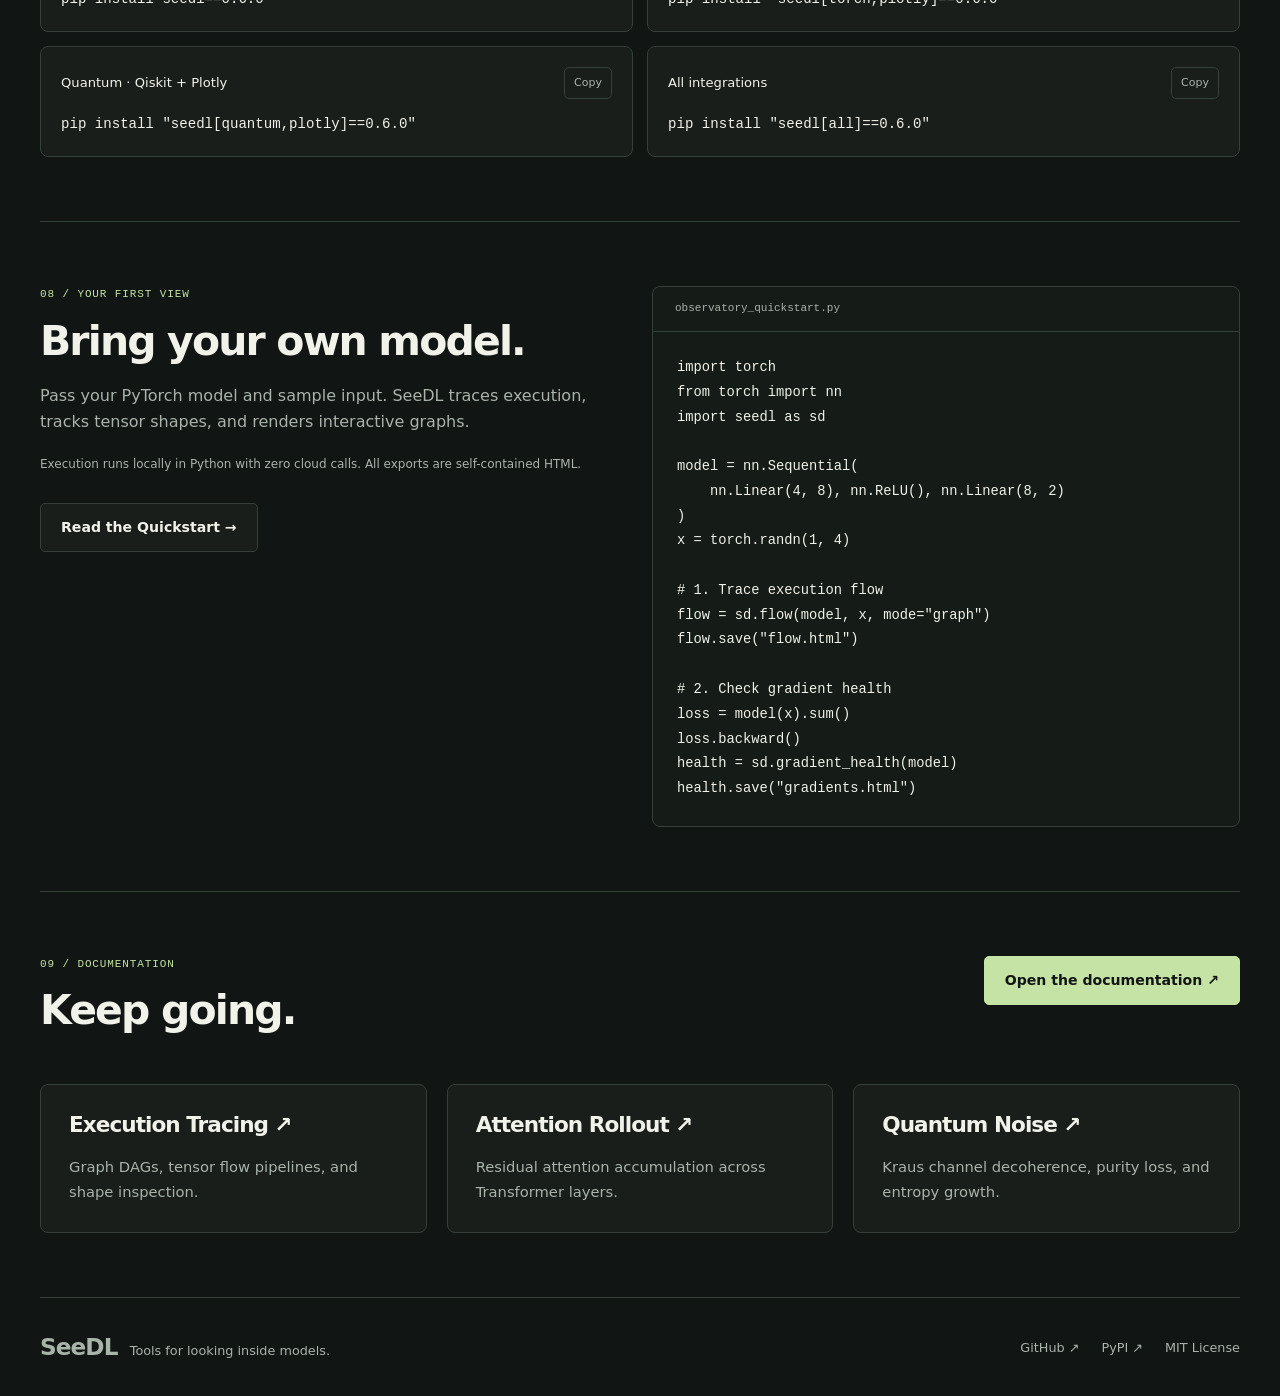
==== commit 9a3228fd: "chore(release): prepare SeeDL v0.6.0 publication - Bump package version from 0.5.0 to 0.6.0 across p" ====
--- a/website/index.html
+++ b/website/index.html
@@ -1,14 +1,14 @@
 <!doctype html>
 <html lang="en"><head><meta charset="utf-8"><meta name="viewport" content="width=device-width, initial-scale=1">
-<title>SeeDL 0.5.0 — Neural Observatory · Look inside your models</title><meta name="description" content="SeeDL 0.5.0 Neural Observatory: interactive scientific visualization for deep learning and quantum computing. Explore execution tracer DAGs, tensor flow, attention rollout, attribution benchmarks, gradient health, and Kraus quantum noise.">
+<title>SeeDL 0.6.0 — Neural Observatory &amp; Tensor Explorer · Look inside your models</title><meta name="description" content="SeeDL 0.6.0: interactive scientific visualization for deep learning and quantum computing. Explore multidimensional tensors, activation diagnostics, execution DAGs, attention rollout, gradient health, and Kraus quantum noise.">
 <meta name="theme-color" content="#090e17"><link rel="icon" href="./assets/favicon.svg" type="image/svg+xml">
 <link rel="stylesheet" href="./assets/style.css"><script src="./assets/site.js" defer></script></head>
 <body><a class="skip" href="#main">Skip to content</a><header class="header"><nav class="nav wrap" aria-label="Main navigation">
-<a class="brand" href="./index.html" aria-label="SeeDL home"><span class="brand-mark" aria-hidden="true">⌘</span>SeeDL <span class="version">0.5.0</span></a>
+<a class="brand" href="./index.html" aria-label="SeeDL home"><span class="brand-mark" aria-hidden="true">⌘</span>SeeDL <span class="version">0.6.0</span></a>
 <button class="menu-button" data-menu aria-label="Toggle navigation" aria-controls="main-links" aria-expanded="false">☰</button>
 <div class="navlinks" id="main-links"><a href="./index.html" aria-current="page">Overview</a><a href="./playground.html">Playground</a><a href="./docs/index.html">Documentation</a><a href="https://github.com/iamaritrasaha/seedl">GitHub ↗</a></div>
 <button class="theme-button" data-theme-toggle aria-label="Use light theme">☀</button></nav></header>
-<main id="main"><div class="wrap"><section class="hero"><div><div class="eyebrow"><span class="dot"></span> NEURAL OBSERVATORY / V0.5.0</div><h1>Look inside<br>your <span class="accent">models.</span></h1><p class="tagline">Trace the computation. Understand the model. Visualize the science.</p><p class="intro">Explore neural execution DAGs, attention rollout, gradient telemetry, quantum noise channels, and dataset drift with a few lines of Python. Open the results in your notebook or share them as offline HTML.</p><div class="actions"><a class="button primary" href="./docs/index.html#quickstart">Get Started <span>↗</span></a><a class="button" href="./playground.html">Try the examples →</a></div><a class="textlink" href="https://github.com/iamaritrasaha/seedl">View on GitHub ↗</a></div>
+<main id="main"><div class="wrap"><section class="hero"><div><div class="eyebrow"><span class="dot"></span> NEURAL OBSERVATORY &amp; TENSOR EXPLORER / V0.6.0</div><h1>Look inside<br>your <span class="accent">models.</span></h1><p class="tagline">Trace the computation. Understand the model. Visualize the science.</p><p class="intro">Explore neural execution DAGs, attention rollout, gradient telemetry, quantum noise channels, and dataset drift with a few lines of Python. Open the results in your notebook or share them as offline HTML.</p><div class="actions"><a class="button primary" href="./docs/index.html#quickstart">Get Started <span>↗</span></a><a class="button" href="./playground.html">Try the examples →</a></div><a class="textlink" href="https://github.com/iamaritrasaha/seedl">View on GitHub ↗</a></div>
 <div class="hero-visual"><div class="window"><div class="windowbar"><i></i><i></i><i></i><span>neural_observatory.py · SeeDL export</span></div><a class="image-link" href="./playground.html#network"><img src="./assets/network.jpg" width="911" height="664" alt="Real SeeDL 3D export showing individual neurons and signed connections"></a><div class="windowfoot"><button class="preview-load" data-preview>Load 3D preview ↗</button><span>REAL SEEDL EXPORT / WEBGL</span></div></div></div></section>
 <div class="trustbar"><span><b>Python</b> 3.10+</span><span><b>PyTorch</b> models</span><span><b>Qiskit</b> circuits</span><span><b>Plotly</b> interaction</span><span><b>Zero</b> core dependencies</span><span><b>Open source</b> / MIT</span></div>
 
@@ -31,7 +31,7 @@
 <section class="section"><div class="section-head"><div><div class="section-number">06 / DATASET INTELLIGENCE &amp; SCIENTIFIC REPORTS</div><h2>Detect drift and publish verified dossiers.</h2></div><p>Measure statistical distribution shift and compile multiple scientific visualizations into self-contained offline reports.</p></div>
 <div class="split"><article class="quantum-card"><a href="./playground.html#dataset-drift"><img src="./assets/dataset-drift.svg" width="780" height="520" loading="lazy" alt="SeeDL Dataset Drift Analysis showing Population Stability Index and Jensen-Shannon Divergence"></a><div class="quantum-body"><span class="badge">Data Intelligence</span><h3>Dataset Drift Observatory</h3><p>Measure empirical distribution drift using Population Stability Index (PSI) and symmetric Jensen-Shannon Divergence (JSD).</p><a class="textlink" href="./playground.html#dataset-drift">Inspect dataset drift →</a></div></article><article class="quantum-card"><a href="./playground.html#report"><img src="./assets/report.svg" width="780" height="520" loading="lazy" alt="SeeDL Scientific Diagnostic Report combining multiple interactive views into an offline dossier"></a><div class="quantum-body"><span class="badge">Scientific Reports</span><h3>Multi-Component Reports</h3><p>Compile execution traces, attention rollout, gradient diagnostics, and drift telemetry into a self-contained offline report.</p><a class="textlink" href="./playground.html#report">View sample report →</a></div></article></div></section>
 
-<section class="section" id="installation"><div class="section-head"><div><div class="section-number">07 / INSTALLATION</div><h2>Start in Python.</h2></div><p>Start with the lightweight core. Add only the integrations your work needs.</p></div><div class="install-grid"><div class="install"><div class="install-top"><span>Core · no required dependencies</span><button class="copy" data-copy="pip install seedl==0.5.0" aria-label="Copy Core · no required dependencies installation command">Copy</button></div><code>pip install seedl==0.5.0</code></div><div class="install"><div class="install-top"><span>Vision, Tracing &amp; 3D · PyTorch + Plotly</span><button class="copy" data-copy="pip install &quot;seedl[torch,plotly]==0.5.0&quot;" aria-label="Copy Vision, Tracing &amp; 3D installation command">Copy</button></div><code>pip install &quot;seedl[torch,plotly]==0.5.0&quot;</code></div><div class="install"><div class="install-top"><span>Quantum · Qiskit + Plotly</span><button class="copy" data-copy="pip install &quot;seedl[quantum,plotly]==0.5.0&quot;" aria-label="Copy Quantum · Qiskit + Plotly installation command">Copy</button></div><code>pip install &quot;seedl[quantum,plotly]==0.5.0&quot;</code></div><div class="install"><div class="install-top"><span>All integrations</span><button class="copy" data-copy="pip install &quot;seedl[all]==0.5.0&quot;" aria-label="Copy All integrations installation command">Copy</button></div><code>pip install &quot;seedl[all]==0.5.0&quot;</code></div></div></section>
+<section class="section" id="installation"><div class="section-head"><div><div class="section-number">07 / INSTALLATION</div><h2>Start in Python.</h2></div><p>Start with the lightweight core. Add only the integrations your work needs.</p></div><div class="install-grid"><div class="install"><div class="install-top"><span>Core · no required dependencies</span><button class="copy" data-copy="pip install seedl==0.6.0" aria-label="Copy Core · no required dependencies installation command">Copy</button></div><code>pip install seedl==0.6.0</code></div><div class="install"><div class="install-top"><span>Vision, Tracing &amp; 3D · PyTorch + Plotly</span><button class="copy" data-copy="pip install &quot;seedl[torch,plotly]==0.6.0&quot;" aria-label="Copy Vision, Tracing &amp; 3D installation command">Copy</button></div><code>pip install &quot;seedl[torch,plotly]==0.6.0&quot;</code></div><div class="install"><div class="install-top"><span>Quantum · Qiskit + Plotly</span><button class="copy" data-copy="pip install &quot;seedl[quantum,plotly]==0.6.0&quot;" aria-label="Copy Quantum · Qiskit + Plotly installation command">Copy</button></div><code>pip install &quot;seedl[quantum,plotly]==0.6.0&quot;</code></div><div class="install"><div class="install-top"><span>All integrations</span><button class="copy" data-copy="pip install &quot;seedl[all]==0.6.0&quot;" aria-label="Copy All integrations installation command">Copy</button></div><code>pip install &quot;seedl[all]==0.6.0&quot;</code></div></div></section>
 
 <section class="section"><div class="split"><div><div class="section-number">08 / YOUR FIRST VIEW</div><h2>Bring your own model.</h2><p>Pass your PyTorch model and sample input. SeeDL traces execution, tracks tensor shapes, and renders interactive graphs.</p><p class="mini">Execution runs locally in Python with zero cloud calls. All exports are self-contained HTML.</p><div class="actions"><a class="button" href="./docs/index.html#quickstart">Read the Quickstart →</a></div></div><div class="terminal"><div class="terminal-title">observatory_quickstart.py</div><pre><code>import torch
 from torch import nn
@@ -53,4 +53,4 @@
 health.save(&quot;gradients.html&quot;)</code></pre></div></div></section>
 
 <section class="section"><div class="section-head"><div><div class="section-number">09 / DOCUMENTATION</div><h2>Keep going.</h2></div><a class="button primary" href="./docs/index.html">Open the documentation ↗</a></div><div class="grid3"><a class="card" href="./docs/index.html#execution-tracing"><h3>Execution Tracing ↗</h3><p>Graph DAGs, tensor flow pipelines, and shape inspection.</p></a><a class="card" href="./docs/index.html#attention-rollout"><h3>Attention Rollout ↗</h3><p>Residual attention accumulation across Transformer layers.</p></a><a class="card" href="./docs/index.html#quantum-noise"><h3>Quantum Noise ↗</h3><p>Kraus channel decoherence, purity loss, and entropy growth.</p></a></div></section></div></main>
-<footer class="footer wrap"><span><a class="brand" href="./index.html">SeeDL</a> &nbsp; Tools for looking inside models.</span><div><a href="https://github.com/iamaritrasaha/seedl">GitHub ↗</a><a href="https://pypi.org/project/seedl/0.5.0/">PyPI ↗</a><a href="https://github.com/iamaritrasaha/seedl/blob/main/LICENSE">MIT License</a></div></footer></body></html>+<footer class="footer wrap"><span><a class="brand" href="./index.html">SeeDL</a> &nbsp; Tools for looking inside models.</span><div><a href="https://github.com/iamaritrasaha/seedl">GitHub ↗</a><a href="https://pypi.org/project/seedl/0.6.0/">PyPI ↗</a><a href="https://github.com/iamaritrasaha/seedl/blob/main/LICENSE">MIT License</a></div></footer></body></html>
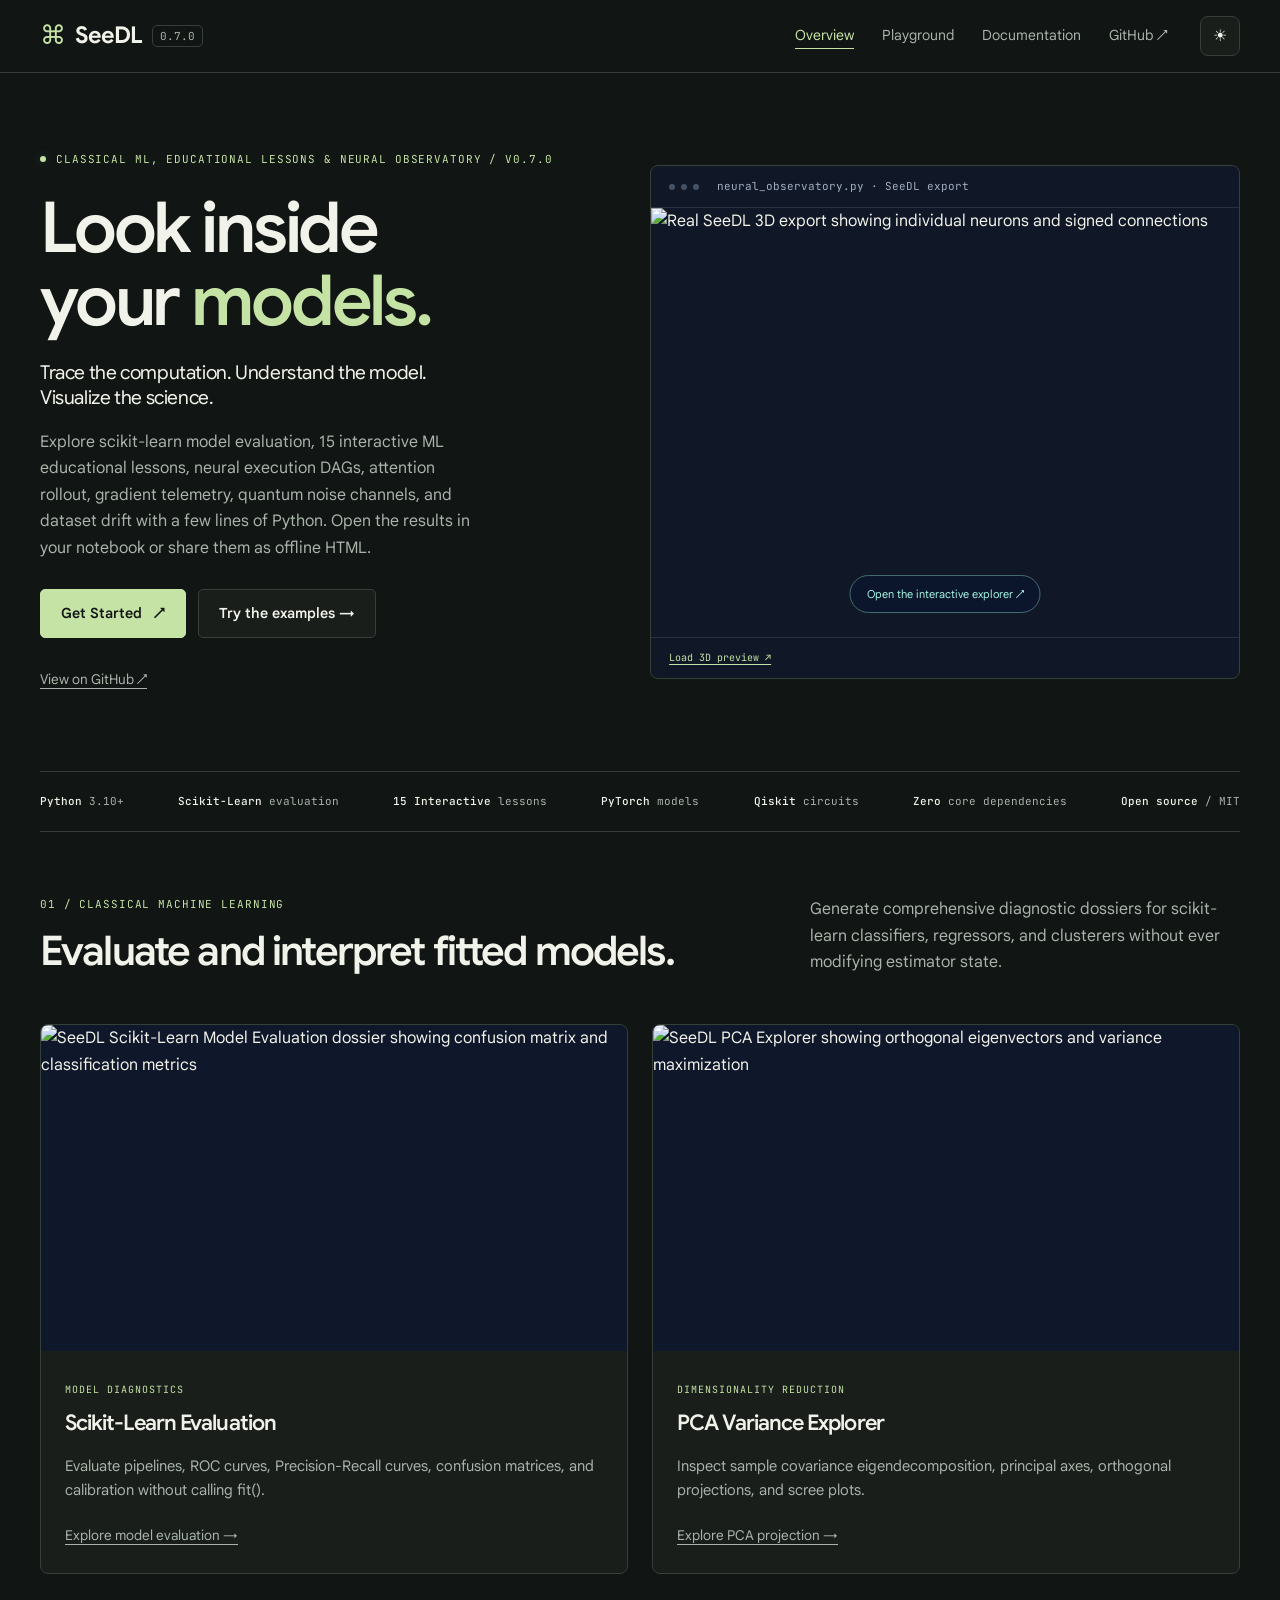
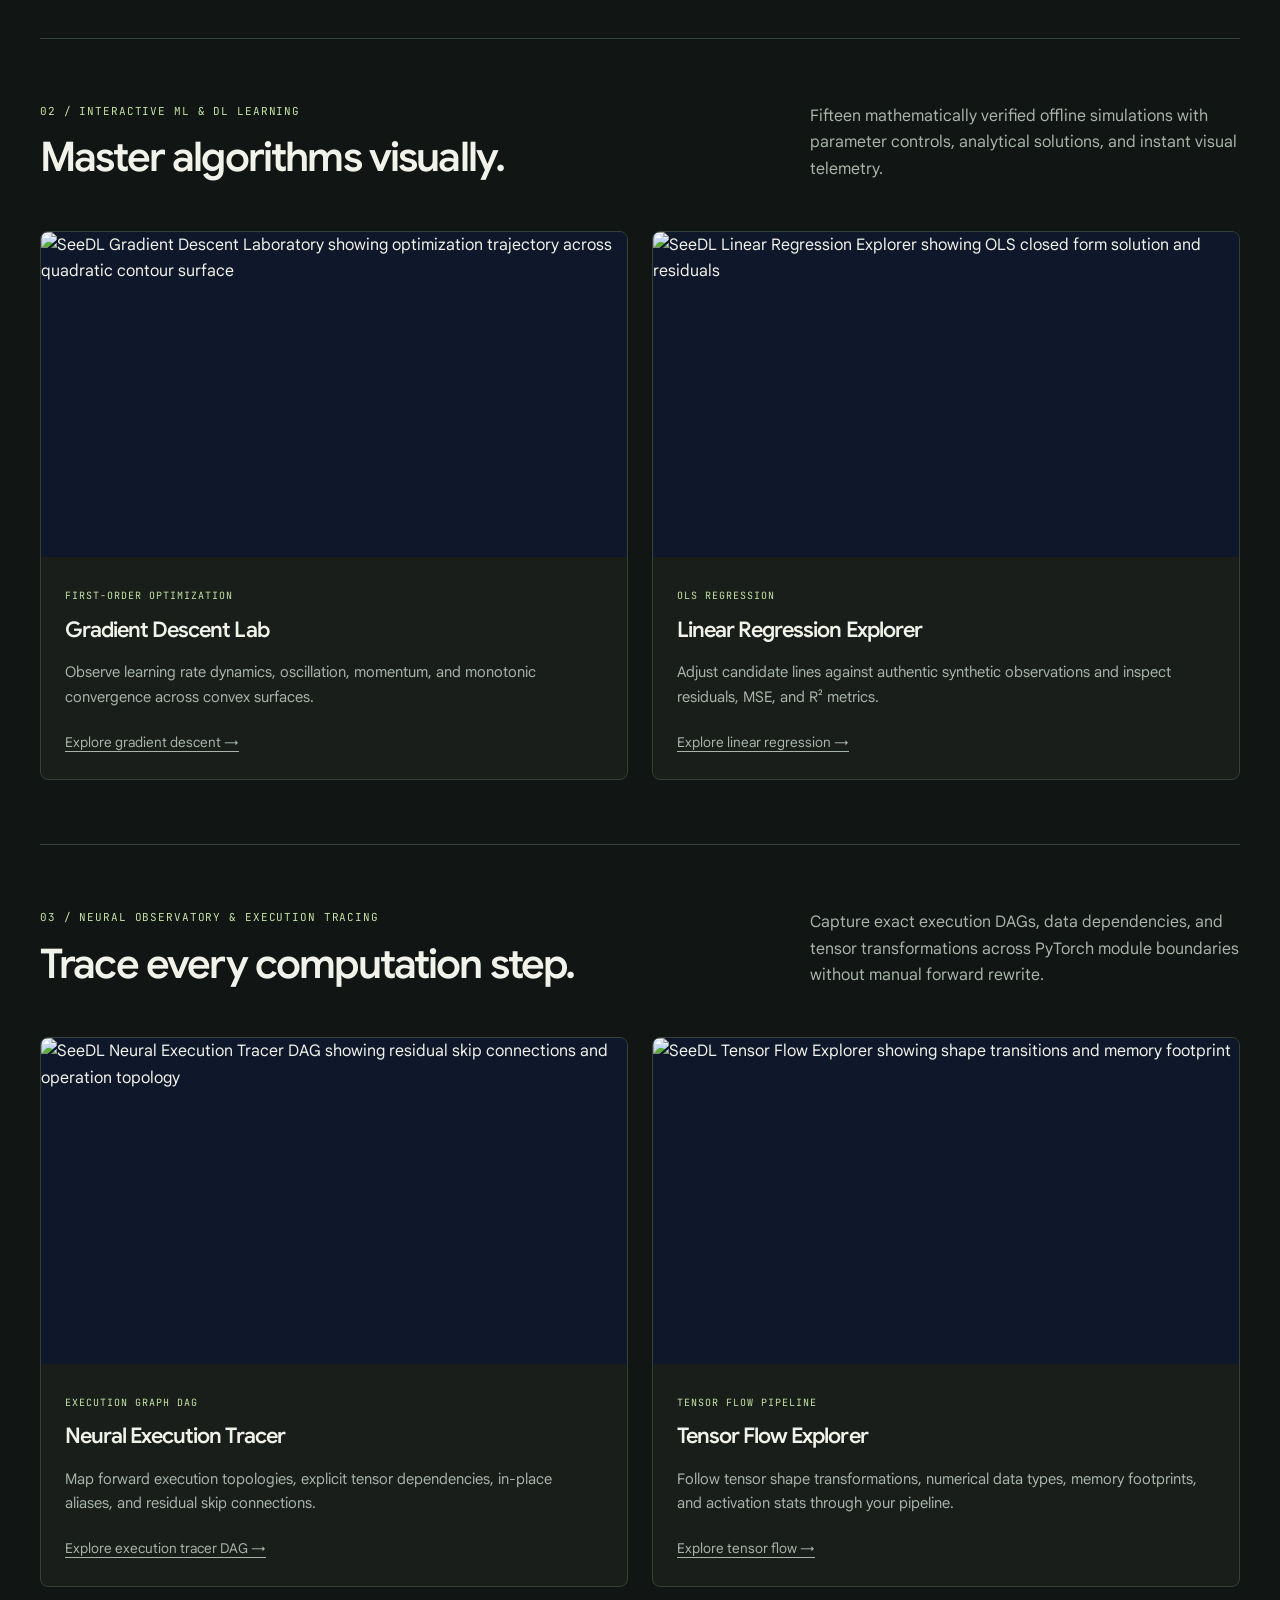
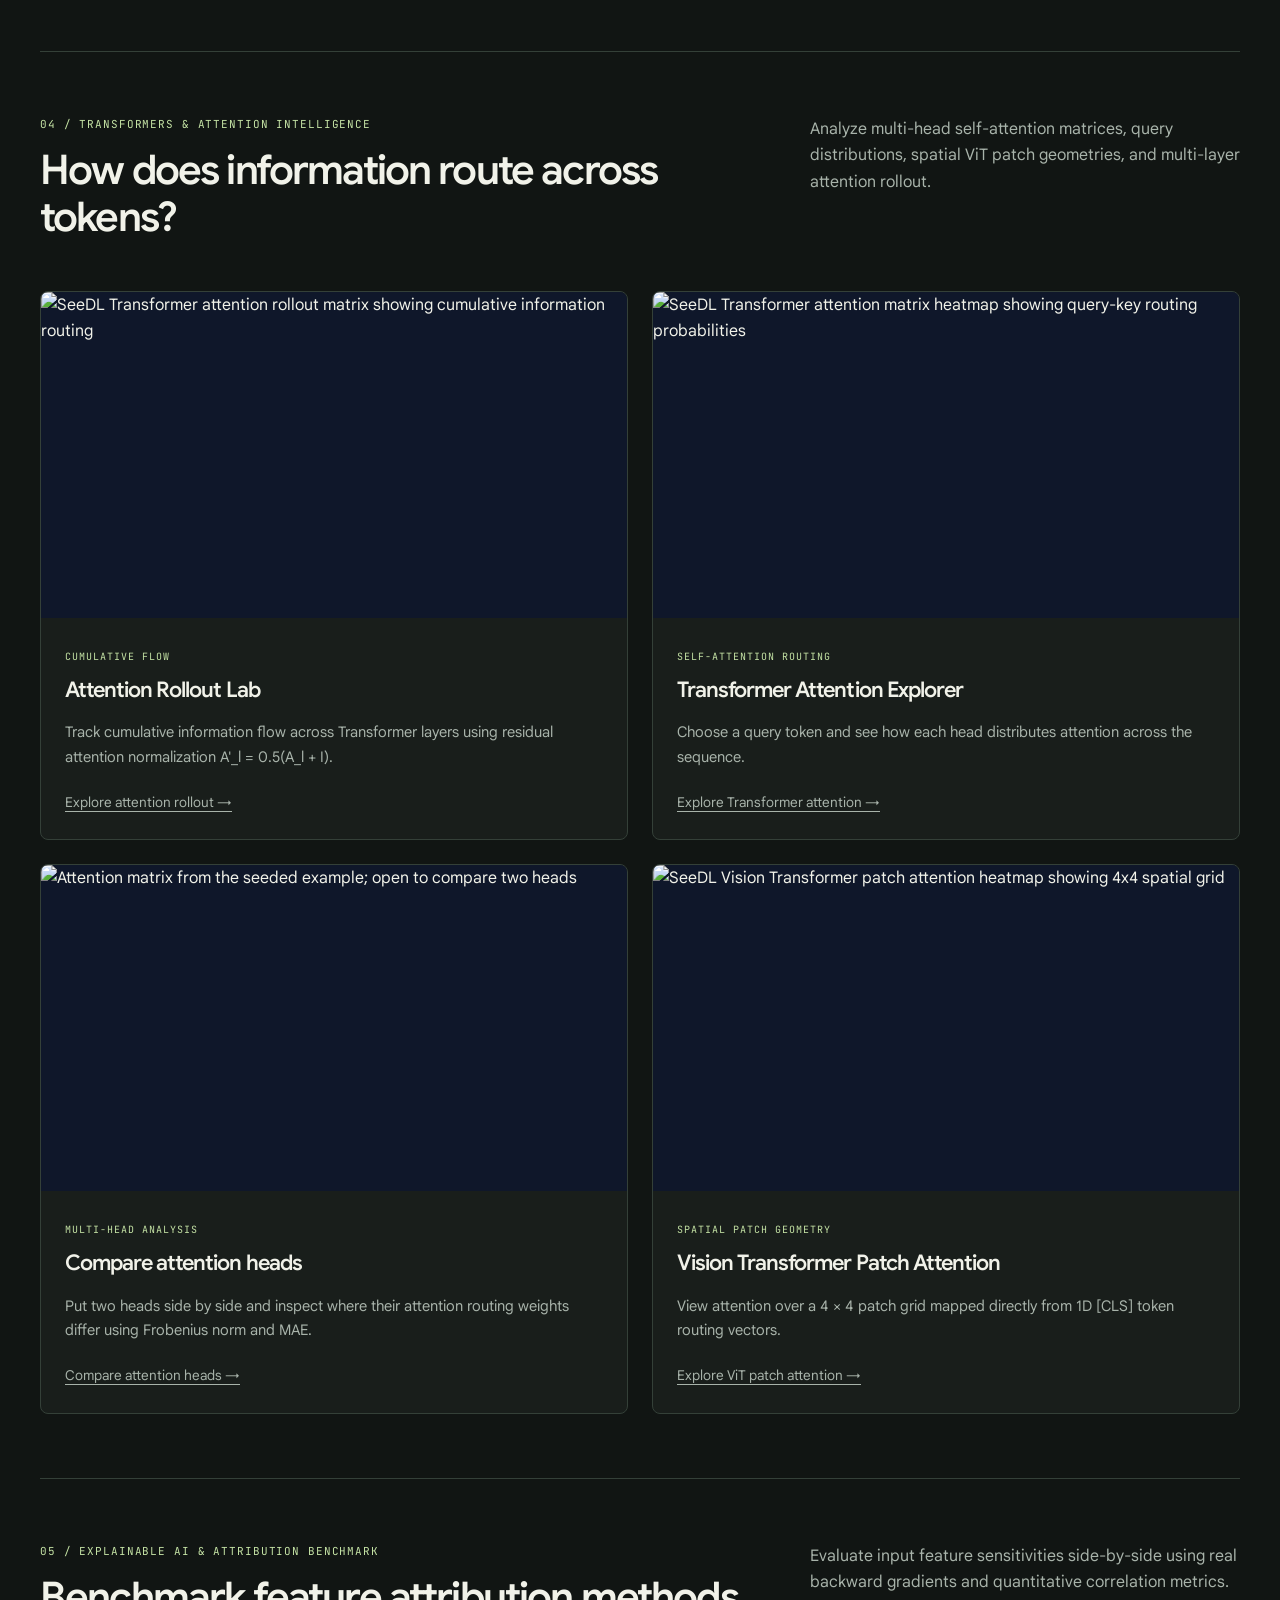
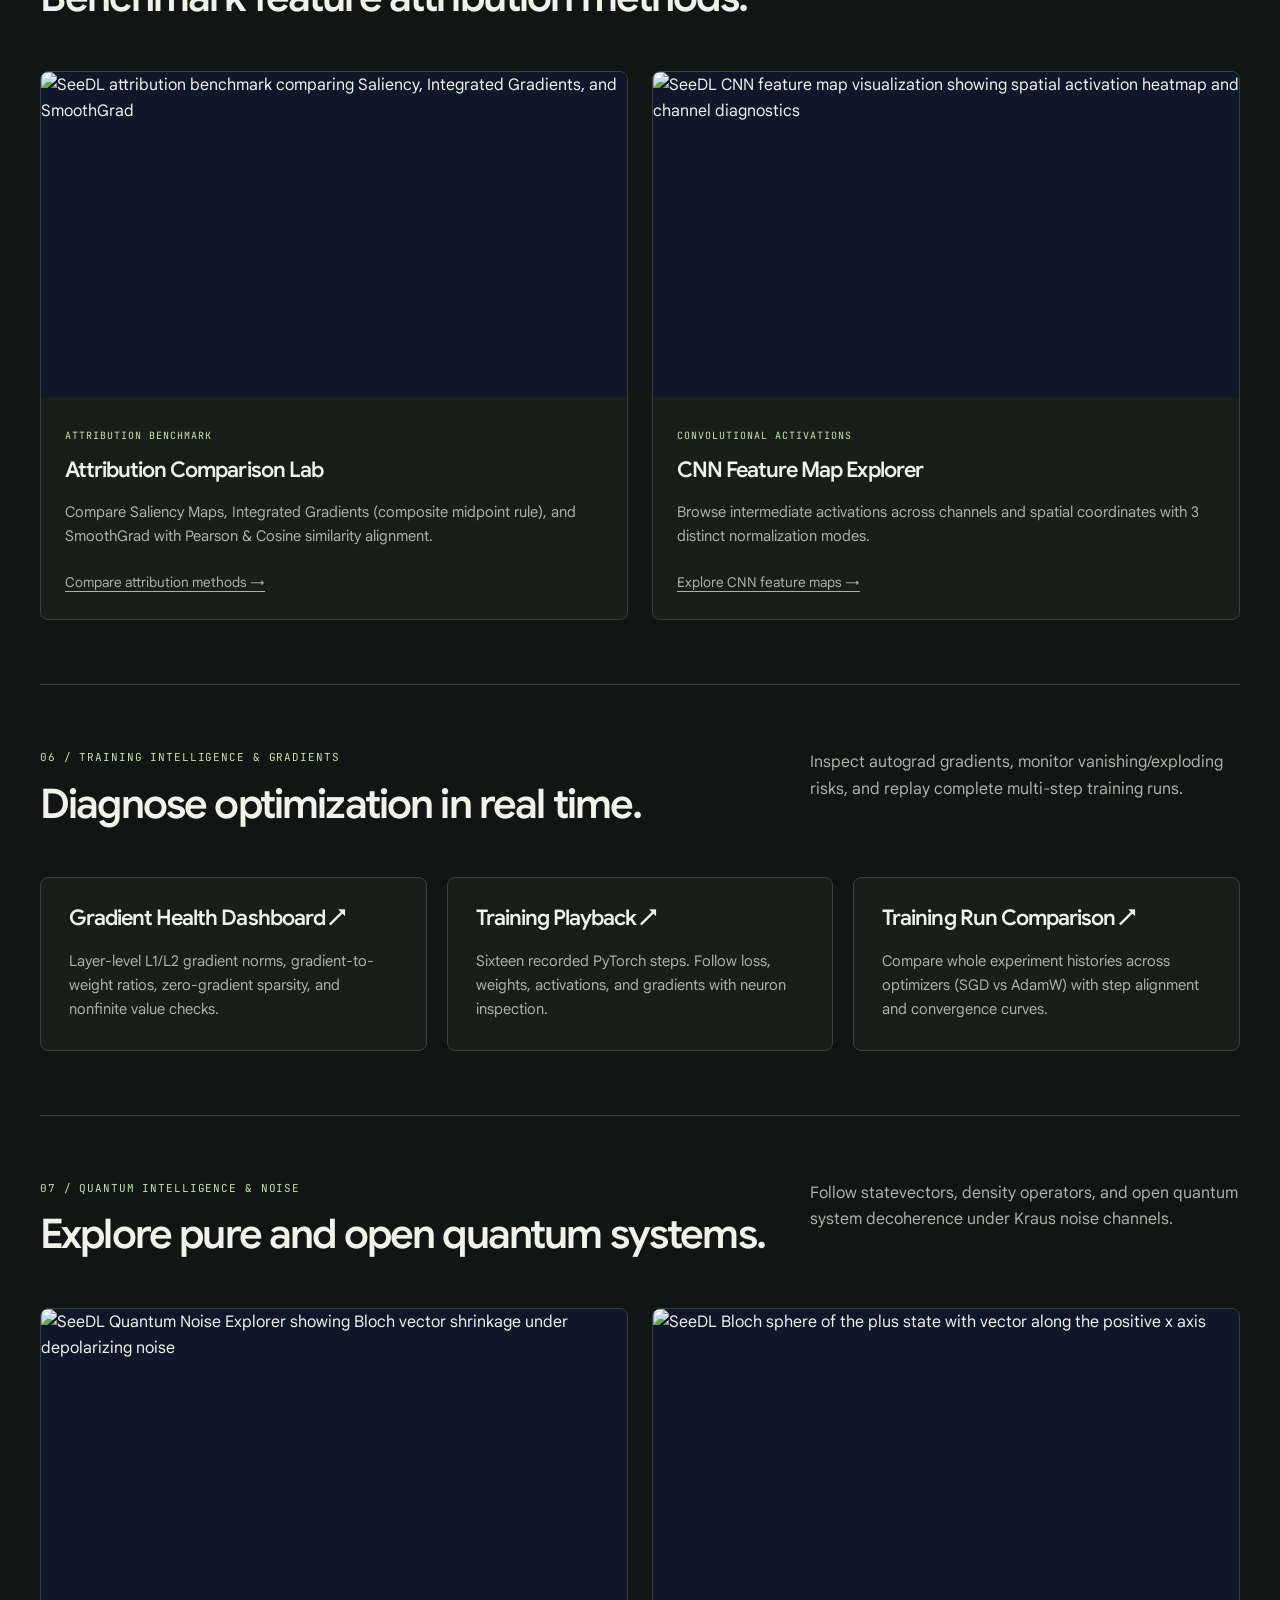
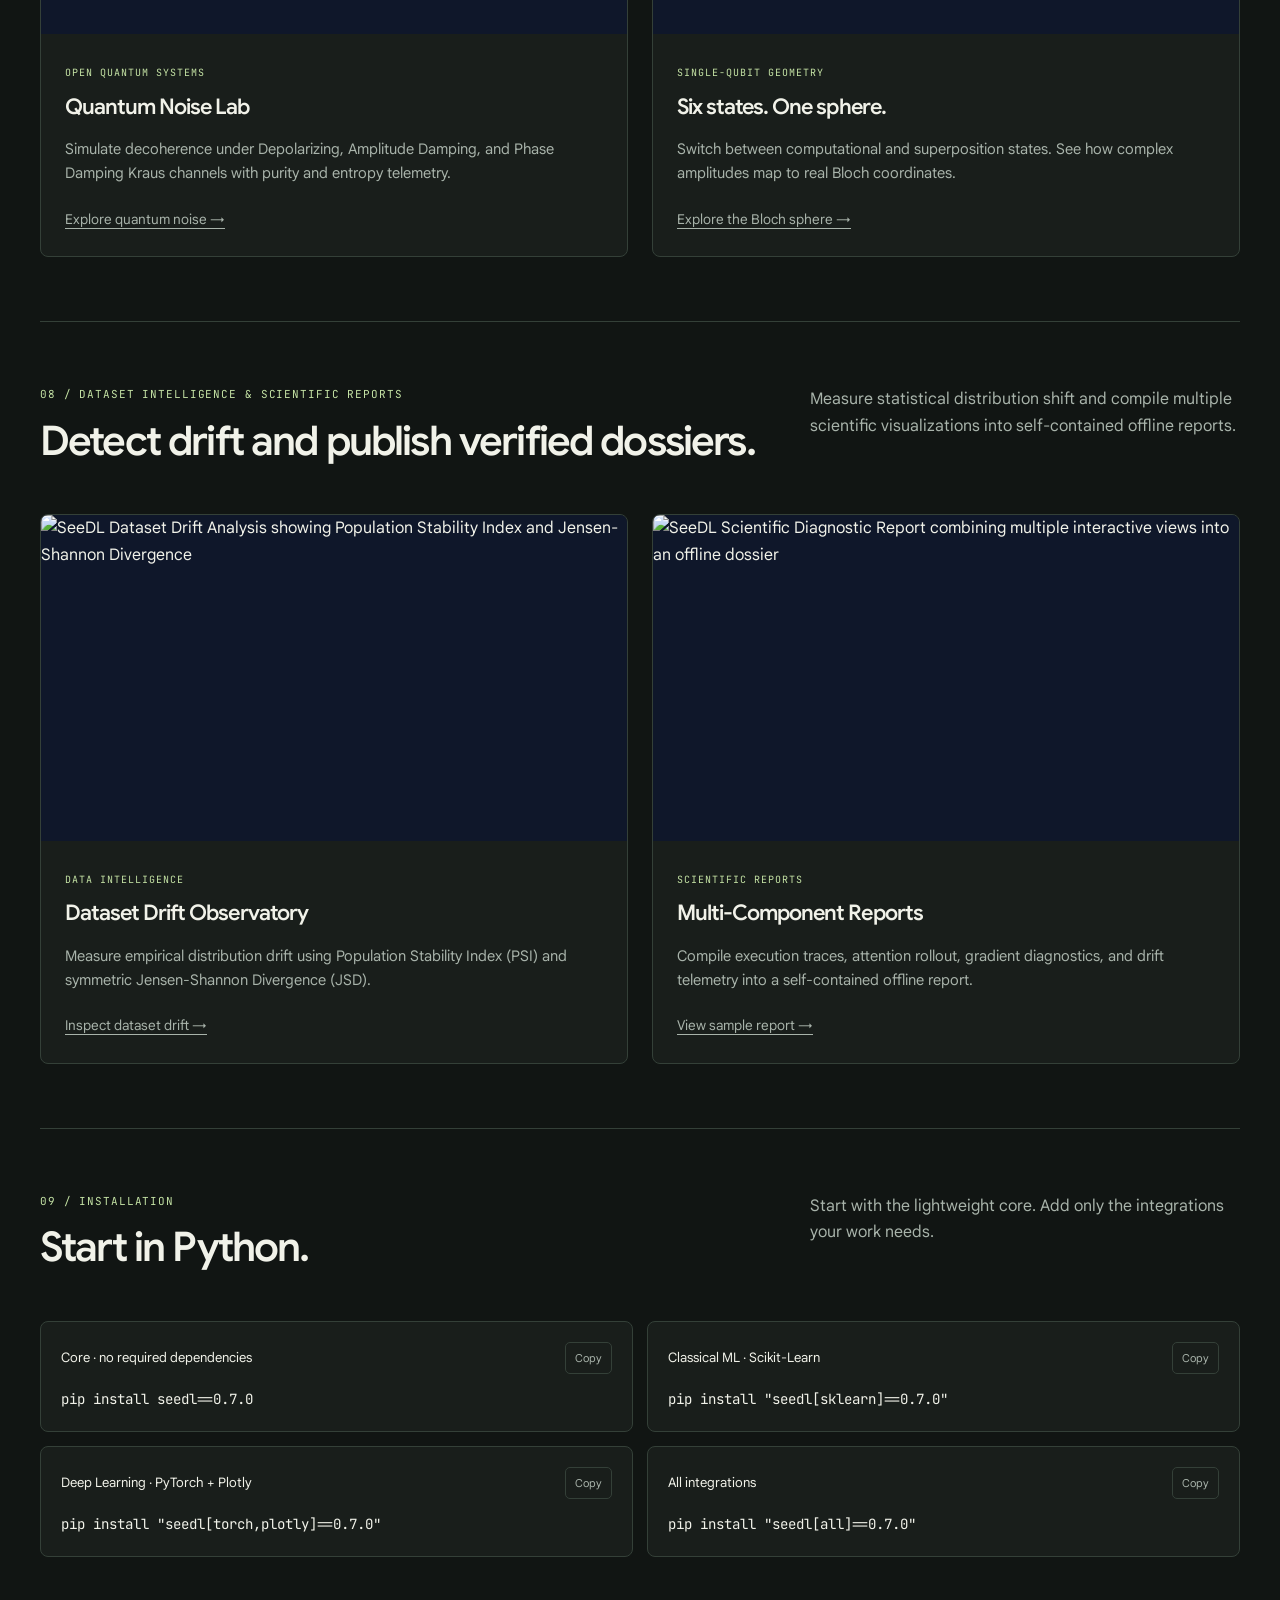
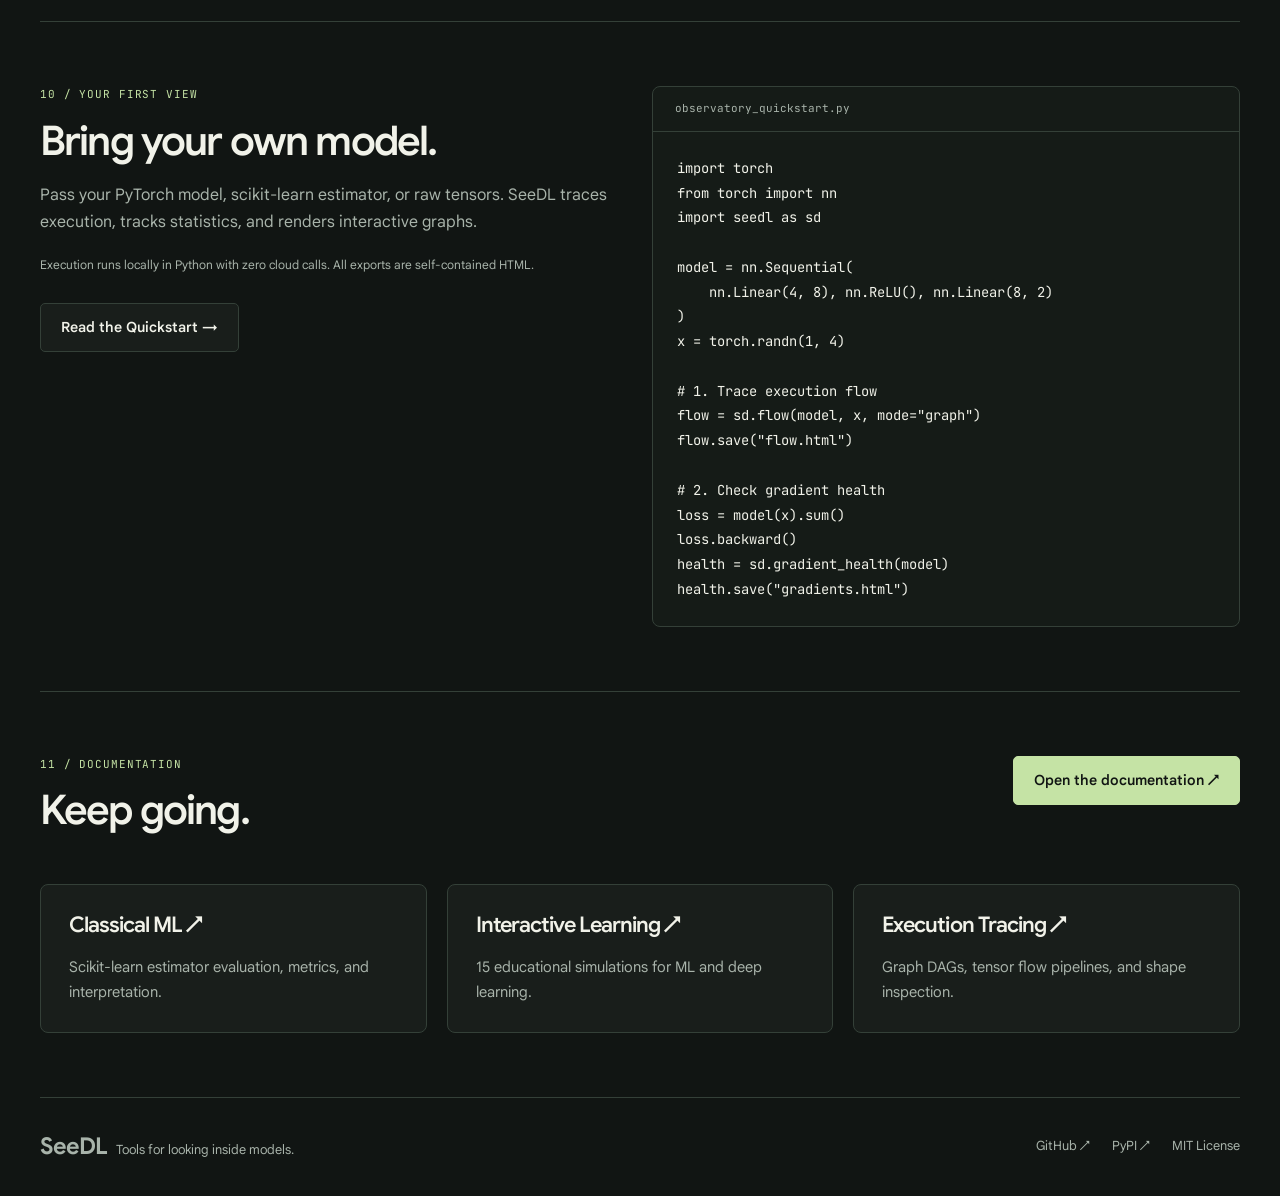
==== commit b3a729ff: "feat(release): SeeDL v0.7.0 - Scientific Visualization, Interactive ML Learning & Developer Experien" ====
--- a/website/index.html
+++ b/website/index.html
@@ -1,39 +1,45 @@
 <!doctype html>
 <html lang="en"><head><meta charset="utf-8"><meta name="viewport" content="width=device-width, initial-scale=1">
-<title>SeeDL 0.6.0 — Neural Observatory &amp; Tensor Explorer · Look inside your models</title><meta name="description" content="SeeDL 0.6.0: interactive scientific visualization for deep learning and quantum computing. Explore multidimensional tensors, activation diagnostics, execution DAGs, attention rollout, gradient health, and Kraus quantum noise.">
+<title>SeeDL 0.7.0 — Classical ML, Educational Simulations &amp; Neural Observatory · Look inside your models</title><meta name="description" content="SeeDL 0.7.0: interactive scientific visualization for scikit-learn models, 15 educational machine learning lessons, deep learning, and quantum computing.">
 <meta name="theme-color" content="#090e17"><link rel="icon" href="./assets/favicon.svg" type="image/svg+xml">
 <link rel="stylesheet" href="./assets/style.css"><script src="./assets/site.js" defer></script></head>
 <body><a class="skip" href="#main">Skip to content</a><header class="header"><nav class="nav wrap" aria-label="Main navigation">
-<a class="brand" href="./index.html" aria-label="SeeDL home"><span class="brand-mark" aria-hidden="true">⌘</span>SeeDL <span class="version">0.6.0</span></a>
+<a class="brand" href="./index.html" aria-label="SeeDL home"><span class="brand-mark" aria-hidden="true">⌘</span>SeeDL <span class="version">0.7.0</span></a>
 <button class="menu-button" data-menu aria-label="Toggle navigation" aria-controls="main-links" aria-expanded="false">☰</button>
 <div class="navlinks" id="main-links"><a href="./index.html" aria-current="page">Overview</a><a href="./playground.html">Playground</a><a href="./docs/index.html">Documentation</a><a href="https://github.com/iamaritrasaha/seedl">GitHub ↗</a></div>
 <button class="theme-button" data-theme-toggle aria-label="Use light theme">☀</button></nav></header>
-<main id="main"><div class="wrap"><section class="hero"><div><div class="eyebrow"><span class="dot"></span> NEURAL OBSERVATORY &amp; TENSOR EXPLORER / V0.6.0</div><h1>Look inside<br>your <span class="accent">models.</span></h1><p class="tagline">Trace the computation. Understand the model. Visualize the science.</p><p class="intro">Explore neural execution DAGs, attention rollout, gradient telemetry, quantum noise channels, and dataset drift with a few lines of Python. Open the results in your notebook or share them as offline HTML.</p><div class="actions"><a class="button primary" href="./docs/index.html#quickstart">Get Started <span>↗</span></a><a class="button" href="./playground.html">Try the examples →</a></div><a class="textlink" href="https://github.com/iamaritrasaha/seedl">View on GitHub ↗</a></div>
+<main id="main"><div class="wrap"><section class="hero"><div><div class="eyebrow"><span class="dot"></span> CLASSICAL ML, EDUCATIONAL LESSONS &amp; NEURAL OBSERVATORY / V0.7.0</div><h1>Look inside<br>your <span class="accent">models.</span></h1><p class="tagline">Trace the computation. Understand the model. Visualize the science.</p><p class="intro">Explore scikit-learn model evaluation, 15 interactive ML educational lessons, neural execution DAGs, attention rollout, gradient telemetry, quantum noise channels, and dataset drift with a few lines of Python. Open the results in your notebook or share them as offline HTML.</p><div class="actions"><a class="button primary" href="./docs/index.html#quickstart">Get Started <span>↗</span></a><a class="button" href="./playground.html">Try the examples →</a></div><a class="textlink" href="https://github.com/iamaritrasaha/seedl">View on GitHub ↗</a></div>
 <div class="hero-visual"><div class="window"><div class="windowbar"><i></i><i></i><i></i><span>neural_observatory.py · SeeDL export</span></div><a class="image-link" href="./playground.html#network"><img src="./assets/network.jpg" width="911" height="664" alt="Real SeeDL 3D export showing individual neurons and signed connections"></a><div class="windowfoot"><button class="preview-load" data-preview>Load 3D preview ↗</button><span>REAL SEEDL EXPORT / WEBGL</span></div></div></div></section>
-<div class="trustbar"><span><b>Python</b> 3.10+</span><span><b>PyTorch</b> models</span><span><b>Qiskit</b> circuits</span><span><b>Plotly</b> interaction</span><span><b>Zero</b> core dependencies</span><span><b>Open source</b> / MIT</span></div>
+<div class="trustbar"><span><b>Python</b> 3.10+</span><span><b>Scikit-Learn</b> evaluation</span><span><b>15 Interactive</b> lessons</span><span><b>PyTorch</b> models</span><span><b>Qiskit</b> circuits</span><span><b>Zero</b> core dependencies</span><span><b>Open source</b> / MIT</span></div>
 
-<section class="section"><div class="section-head"><div><div class="section-number">01 / NEURAL OBSERVATORY &amp; EXECUTION TRACING</div><h2>Trace every computation step.</h2></div><p>Capture exact execution DAGs, data dependencies, and tensor transformations across PyTorch module boundaries without manual forward rewrite.</p></div>
+<section class="section"><div class="section-head"><div><div class="section-number">01 / CLASSICAL MACHINE LEARNING</div><h2>Evaluate and interpret fitted models.</h2></div><p>Generate comprehensive diagnostic dossiers for scikit-learn classifiers, regressors, and clusterers without ever modifying estimator state.</p></div>
+<div class="split"><article class="quantum-card"><a href="./playground.html#sklearn-evaluation"><img src="./assets/sklearn-evaluation.svg" width="780" height="520" loading="lazy" alt="SeeDL Scikit-Learn Model Evaluation dossier showing confusion matrix and classification metrics"></a><div class="quantum-body"><span class="badge">Model Diagnostics</span><h3>Scikit-Learn Evaluation</h3><p>Evaluate pipelines, ROC curves, Precision-Recall curves, confusion matrices, and calibration without calling fit().</p><a class="textlink" href="./playground.html#sklearn-evaluation">Explore model evaluation →</a></div></article><article class="quantum-card"><a href="./playground.html#pca"><img src="./assets/pca.svg" width="780" height="520" loading="lazy" alt="SeeDL PCA Explorer showing orthogonal eigenvectors and variance maximization"></a><div class="quantum-body"><span class="badge">Dimensionality Reduction</span><h3>PCA Variance Explorer</h3><p>Inspect sample covariance eigendecomposition, principal axes, orthogonal projections, and scree plots.</p><a class="textlink" href="./playground.html#pca">Explore PCA projection →</a></div></article></div></section>
+
+<section class="section"><div class="section-head"><div><div class="section-number">02 / INTERACTIVE ML &amp; DL LEARNING</div><h2>Master algorithms visually.</h2></div><p>Fifteen mathematically verified offline simulations with parameter controls, analytical solutions, and instant visual telemetry.</p></div>
+<div class="split"><article class="quantum-card"><a href="./playground.html#gradient-descent"><img src="./assets/gradient-descent.svg" width="780" height="520" loading="lazy" alt="SeeDL Gradient Descent Laboratory showing optimization trajectory across quadratic contour surface"></a><div class="quantum-body"><span class="badge">First-Order Optimization</span><h3>Gradient Descent Lab</h3><p>Observe learning rate dynamics, oscillation, momentum, and monotonic convergence across convex surfaces.</p><a class="textlink" href="./playground.html#gradient-descent">Explore gradient descent →</a></div></article><article class="quantum-card"><a href="./playground.html#linear-regression"><img src="./assets/linear-regression.svg" width="780" height="520" loading="lazy" alt="SeeDL Linear Regression Explorer showing OLS closed form solution and residuals"></a><div class="quantum-body"><span class="badge">OLS Regression</span><h3>Linear Regression Explorer</h3><p>Adjust candidate lines against authentic synthetic observations and inspect residuals, MSE, and R² metrics.</p><a class="textlink" href="./playground.html#linear-regression">Explore linear regression →</a></div></article></div></section>
+
+<section class="section"><div class="section-head"><div><div class="section-number">03 / NEURAL OBSERVATORY &amp; EXECUTION TRACING</div><h2>Trace every computation step.</h2></div><p>Capture exact execution DAGs, data dependencies, and tensor transformations across PyTorch module boundaries without manual forward rewrite.</p></div>
 <div class="split"><article class="quantum-card"><a href="./playground.html#trace"><img src="./assets/trace.svg" width="780" height="520" loading="lazy" alt="SeeDL Neural Execution Tracer DAG showing residual skip connections and operation topology"></a><div class="quantum-body"><span class="badge">Execution Graph DAG</span><h3>Neural Execution Tracer</h3><p>Map forward execution topologies, explicit tensor dependencies, in-place aliases, and residual skip connections.</p><a class="textlink" href="./playground.html#trace">Explore execution tracer DAG →</a></div></article><article class="quantum-card"><a href="./playground.html#flow"><img src="./assets/flow.svg" width="780" height="520" loading="lazy" alt="SeeDL Tensor Flow Explorer showing shape transitions and memory footprint"></a><div class="quantum-body"><span class="badge">Tensor Flow Pipeline</span><h3>Tensor Flow Explorer</h3><p>Follow tensor shape transformations, numerical data types, memory footprints, and activation stats through your pipeline.</p><a class="textlink" href="./playground.html#flow">Explore tensor flow →</a></div></article></div></section>
 
-<section class="section"><div class="section-head"><div><div class="section-number">02 / TRANSFORMERS &amp; ATTENTION INTELLIGENCE</div><h2>How does information route across tokens?</h2></div><p>Analyze multi-head self-attention matrices, query distributions, spatial ViT patch geometries, and multi-layer attention rollout.</p></div>
+<section class="section"><div class="section-head"><div><div class="section-number">04 / TRANSFORMERS &amp; ATTENTION INTELLIGENCE</div><h2>How does information route across tokens?</h2></div><p>Analyze multi-head self-attention matrices, query distributions, spatial ViT patch geometries, and multi-layer attention rollout.</p></div>
 <div class="split"><article class="quantum-card"><a href="./playground.html#rollout"><img src="./assets/rollout.svg" width="780" height="520" loading="lazy" alt="SeeDL Transformer attention rollout matrix showing cumulative information routing"></a><div class="quantum-body"><span class="badge">Cumulative Flow</span><h3>Attention Rollout Lab</h3><p>Track cumulative information flow across Transformer layers using residual attention normalization A'_l = 0.5(A_l + I).</p><a class="textlink" href="./playground.html#rollout">Explore attention rollout →</a></div></article><article class="quantum-card"><a href="./playground.html#attention"><img src="./assets/attention.svg" width="780" height="520" loading="lazy" alt="SeeDL Transformer attention matrix heatmap showing query-key routing probabilities"></a><div class="quantum-body"><span class="badge">Self-attention routing</span><h3>Transformer Attention Explorer</h3><p>Choose a query token and see how each head distributes attention across the sequence.</p><a class="textlink" href="./playground.html#attention">Explore Transformer attention →</a></div></article></div>
 <div class="split" style="margin-top:24px"><article class="quantum-card"><a href="./playground.html#attention-cmp"><img src="./assets/attention.svg" width="780" height="520" loading="lazy" alt="Attention matrix from the seeded example; open to compare two heads"></a><div class="quantum-body"><span class="badge">Multi-head analysis</span><h3>Compare attention heads</h3><p>Put two heads side by side and inspect where their attention routing weights differ using Frobenius norm and MAE.</p><a class="textlink" href="./playground.html#attention-cmp">Compare attention heads →</a></div></article><article class="quantum-card"><a href="./playground.html#vit"><img src="./assets/vit-attention.svg" width="780" height="520" loading="lazy" alt="SeeDL Vision Transformer patch attention heatmap showing 4x4 spatial grid"></a><div class="quantum-body"><span class="badge">Spatial patch geometry</span><h3>Vision Transformer Patch Attention</h3><p>View attention over a 4 × 4 patch grid mapped directly from 1D [CLS] token routing vectors.</p><a class="textlink" href="./playground.html#vit">Explore ViT patch attention →</a></div></article></div></section>
 
-<section class="section"><div class="section-head"><div><div class="section-number">03 / EXPLAINABLE AI &amp; ATTRIBUTION BENCHMARK</div><h2>Benchmark feature attribution methods.</h2></div><p>Evaluate input feature sensitivities side-by-side using real backward gradients and quantitative correlation metrics.</p></div>
+<section class="section"><div class="section-head"><div><div class="section-number">05 / EXPLAINABLE AI &amp; ATTRIBUTION BENCHMARK</div><h2>Benchmark feature attribution methods.</h2></div><p>Evaluate input feature sensitivities side-by-side using real backward gradients and quantitative correlation metrics.</p></div>
 <div class="split"><article class="quantum-card"><a href="./playground.html#attribution"><img src="./assets/attribution.svg" width="780" height="520" loading="lazy" alt="SeeDL attribution benchmark comparing Saliency, Integrated Gradients, and SmoothGrad"></a><div class="quantum-body"><span class="badge">Attribution Benchmark</span><h3>Attribution Comparison Lab</h3><p>Compare Saliency Maps, Integrated Gradients (composite midpoint rule), and SmoothGrad with Pearson &amp; Cosine similarity alignment.</p><a class="textlink" href="./playground.html#attribution">Compare attribution methods →</a></div></article><article class="quantum-card"><a href="./playground.html#cnn"><img src="./assets/cnn-features.svg" width="780" height="520" loading="lazy" alt="SeeDL CNN feature map visualization showing spatial activation heatmap and channel diagnostics"></a><div class="quantum-body"><span class="badge">Convolutional activations</span><h3>CNN Feature Map Explorer</h3><p>Browse intermediate activations across channels and spatial coordinates with 3 distinct normalization modes.</p><a class="textlink" href="./playground.html#cnn">Explore CNN feature maps →</a></div></article></div></section>
 
-<section class="section"><div class="section-head"><div><div class="section-number">04 / TRAINING INTELLIGENCE &amp; GRADIENTS</div><h2>Diagnose optimization in real time.</h2></div><p>Inspect autograd gradients, monitor vanishing/exploding risks, and replay complete multi-step training runs.</p></div>
+<section class="section"><div class="section-head"><div><div class="section-number">06 / TRAINING INTELLIGENCE &amp; GRADIENTS</div><h2>Diagnose optimization in real time.</h2></div><p>Inspect autograd gradients, monitor vanishing/exploding risks, and replay complete multi-step training runs.</p></div>
 <div class="grid3"><a class="card" href="./playground.html#gradient-health"><h3>Gradient Health Dashboard ↗</h3><p>Layer-level L1/L2 gradient norms, gradient-to-weight ratios, zero-gradient sparsity, and nonfinite value checks.</p></a><a class="card" href="./playground.html#training"><h3>Training Playback ↗</h3><p>Sixteen recorded PyTorch steps. Follow loss, weights, activations, and gradients with neuron inspection.</p></a><a class="card" href="./playground.html#runs-compare"><h3>Training Run Comparison ↗</h3><p>Compare whole experiment histories across optimizers (SGD vs AdamW) with step alignment and convergence curves.</p></a></div></section>
 
-<section class="section"><div class="section-head"><div><div class="section-number">05 / QUANTUM INTELLIGENCE &amp; NOISE</div><h2>Explore pure and open quantum systems.</h2></div><p>Follow statevectors, density operators, and open quantum system decoherence under Kraus noise channels.</p></div>
+<section class="section"><div class="section-head"><div><div class="section-number">07 / QUANTUM INTELLIGENCE &amp; NOISE</div><h2>Explore pure and open quantum systems.</h2></div><p>Follow statevectors, density operators, and open quantum system decoherence under Kraus noise channels.</p></div>
 <div class="split"><article class="quantum-card"><a href="./playground.html#quantum-noise"><img src="./assets/quantum-noise.svg" width="780" height="560" loading="lazy" alt="SeeDL Quantum Noise Explorer showing Bloch vector shrinkage under depolarizing noise"></a><div class="quantum-body"><span class="badge">Open Quantum Systems</span><h3>Quantum Noise Lab</h3><p>Simulate decoherence under Depolarizing, Amplitude Damping, and Phase Damping Kraus channels with purity and entropy telemetry.</p><a class="textlink" href="./playground.html#quantum-noise">Explore quantum noise →</a></div></article><article class="quantum-card"><a href="./playground.html#bloch"><img src="./assets/bloch.svg" width="780" height="560" loading="lazy" alt="SeeDL Bloch sphere of the plus state with vector along the positive x axis"></a><div class="quantum-body"><span class="badge">Single-qubit geometry</span><h3>Six states. One sphere.</h3><p>Switch between computational and superposition states. See how complex amplitudes map to real Bloch coordinates.</p><a class="textlink" href="./playground.html#bloch">Explore the Bloch sphere →</a></div></article></div></section>
 
-<section class="section"><div class="section-head"><div><div class="section-number">06 / DATASET INTELLIGENCE &amp; SCIENTIFIC REPORTS</div><h2>Detect drift and publish verified dossiers.</h2></div><p>Measure statistical distribution shift and compile multiple scientific visualizations into self-contained offline reports.</p></div>
+<section class="section"><div class="section-head"><div><div class="section-number">08 / DATASET INTELLIGENCE &amp; SCIENTIFIC REPORTS</div><h2>Detect drift and publish verified dossiers.</h2></div><p>Measure statistical distribution shift and compile multiple scientific visualizations into self-contained offline reports.</p></div>
 <div class="split"><article class="quantum-card"><a href="./playground.html#dataset-drift"><img src="./assets/dataset-drift.svg" width="780" height="520" loading="lazy" alt="SeeDL Dataset Drift Analysis showing Population Stability Index and Jensen-Shannon Divergence"></a><div class="quantum-body"><span class="badge">Data Intelligence</span><h3>Dataset Drift Observatory</h3><p>Measure empirical distribution drift using Population Stability Index (PSI) and symmetric Jensen-Shannon Divergence (JSD).</p><a class="textlink" href="./playground.html#dataset-drift">Inspect dataset drift →</a></div></article><article class="quantum-card"><a href="./playground.html#report"><img src="./assets/report.svg" width="780" height="520" loading="lazy" alt="SeeDL Scientific Diagnostic Report combining multiple interactive views into an offline dossier"></a><div class="quantum-body"><span class="badge">Scientific Reports</span><h3>Multi-Component Reports</h3><p>Compile execution traces, attention rollout, gradient diagnostics, and drift telemetry into a self-contained offline report.</p><a class="textlink" href="./playground.html#report">View sample report →</a></div></article></div></section>
 
-<section class="section" id="installation"><div class="section-head"><div><div class="section-number">07 / INSTALLATION</div><h2>Start in Python.</h2></div><p>Start with the lightweight core. Add only the integrations your work needs.</p></div><div class="install-grid"><div class="install"><div class="install-top"><span>Core · no required dependencies</span><button class="copy" data-copy="pip install seedl==0.6.0" aria-label="Copy Core · no required dependencies installation command">Copy</button></div><code>pip install seedl==0.6.0</code></div><div class="install"><div class="install-top"><span>Vision, Tracing &amp; 3D · PyTorch + Plotly</span><button class="copy" data-copy="pip install &quot;seedl[torch,plotly]==0.6.0&quot;" aria-label="Copy Vision, Tracing &amp; 3D installation command">Copy</button></div><code>pip install &quot;seedl[torch,plotly]==0.6.0&quot;</code></div><div class="install"><div class="install-top"><span>Quantum · Qiskit + Plotly</span><button class="copy" data-copy="pip install &quot;seedl[quantum,plotly]==0.6.0&quot;" aria-label="Copy Quantum · Qiskit + Plotly installation command">Copy</button></div><code>pip install &quot;seedl[quantum,plotly]==0.6.0&quot;</code></div><div class="install"><div class="install-top"><span>All integrations</span><button class="copy" data-copy="pip install &quot;seedl[all]==0.6.0&quot;" aria-label="Copy All integrations installation command">Copy</button></div><code>pip install &quot;seedl[all]==0.6.0&quot;</code></div></div></section>
+<section class="section" id="installation"><div class="section-head"><div><div class="section-number">09 / INSTALLATION</div><h2>Start in Python.</h2></div><p>Start with the lightweight core. Add only the integrations your work needs.</p></div><div class="install-grid"><div class="install"><div class="install-top"><span>Core · no required dependencies</span><button class="copy" data-copy="pip install seedl==0.7.0" aria-label="Copy Core · no required dependencies installation command">Copy</button></div><code>pip install seedl==0.7.0</code></div><div class="install"><div class="install-top"><span>Classical ML · Scikit-Learn</span><button class="copy" data-copy="pip install &quot;seedl[sklearn]==0.7.0&quot;" aria-label="Copy Classical ML installation command">Copy</button></div><code>pip install &quot;seedl[sklearn]==0.7.0&quot;</code></div><div class="install"><div class="install-top"><span>Deep Learning · PyTorch + Plotly</span><button class="copy" data-copy="pip install &quot;seedl[torch,plotly]==0.7.0&quot;" aria-label="Copy Deep Learning installation command">Copy</button></div><code>pip install &quot;seedl[torch,plotly]==0.7.0&quot;</code></div><div class="install"><div class="install-top"><span>All integrations</span><button class="copy" data-copy="pip install &quot;seedl[all]==0.7.0&quot;" aria-label="Copy All integrations installation command">Copy</button></div><code>pip install &quot;seedl[all]==0.7.0&quot;</code></div></div></section>
 
-<section class="section"><div class="split"><div><div class="section-number">08 / YOUR FIRST VIEW</div><h2>Bring your own model.</h2><p>Pass your PyTorch model and sample input. SeeDL traces execution, tracks tensor shapes, and renders interactive graphs.</p><p class="mini">Execution runs locally in Python with zero cloud calls. All exports are self-contained HTML.</p><div class="actions"><a class="button" href="./docs/index.html#quickstart">Read the Quickstart →</a></div></div><div class="terminal"><div class="terminal-title">observatory_quickstart.py</div><pre><code>import torch
+<section class="section"><div class="split"><div><div class="section-number">10 / YOUR FIRST VIEW</div><h2>Bring your own model.</h2><p>Pass your PyTorch model, scikit-learn estimator, or raw tensors. SeeDL traces execution, tracks statistics, and renders interactive graphs.</p><p class="mini">Execution runs locally in Python with zero cloud calls. All exports are self-contained HTML.</p><div class="actions"><a class="button" href="./docs/index.html#quickstart">Read the Quickstart →</a></div></div><div class="terminal"><div class="terminal-title">observatory_quickstart.py</div><pre><code>import torch
 from torch import nn
 import seedl as sd
 
@@ -52,5 +58,5 @@
 health = sd.gradient_health(model)
 health.save(&quot;gradients.html&quot;)</code></pre></div></div></section>
 
-<section class="section"><div class="section-head"><div><div class="section-number">09 / DOCUMENTATION</div><h2>Keep going.</h2></div><a class="button primary" href="./docs/index.html">Open the documentation ↗</a></div><div class="grid3"><a class="card" href="./docs/index.html#execution-tracing"><h3>Execution Tracing ↗</h3><p>Graph DAGs, tensor flow pipelines, and shape inspection.</p></a><a class="card" href="./docs/index.html#attention-rollout"><h3>Attention Rollout ↗</h3><p>Residual attention accumulation across Transformer layers.</p></a><a class="card" href="./docs/index.html#quantum-noise"><h3>Quantum Noise ↗</h3><p>Kraus channel decoherence, purity loss, and entropy growth.</p></a></div></section></div></main>
-<footer class="footer wrap"><span><a class="brand" href="./index.html">SeeDL</a> &nbsp; Tools for looking inside models.</span><div><a href="https://github.com/iamaritrasaha/seedl">GitHub ↗</a><a href="https://pypi.org/project/seedl/0.6.0/">PyPI ↗</a><a href="https://github.com/iamaritrasaha/seedl/blob/main/LICENSE">MIT License</a></div></footer></body></html>+<section class="section"><div class="section-head"><div><div class="section-number">11 / DOCUMENTATION</div><h2>Keep going.</h2></div><a class="button primary" href="./docs/index.html">Open the documentation ↗</a></div><div class="grid3"><a class="card" href="./docs/index.html#classical-ml"><h3>Classical ML ↗</h3><p>Scikit-learn estimator evaluation, metrics, and interpretation.</p></a><a class="card" href="./docs/index.html#interactive-ml"><h3>Interactive Learning ↗</h3><p>15 educational simulations for ML and deep learning.</p></a><a class="card" href="./docs/index.html#execution-tracing"><h3>Execution Tracing ↗</h3><p>Graph DAGs, tensor flow pipelines, and shape inspection.</p></a></div></section></div></main>
+<footer class="footer wrap"><span><a class="brand" href="./index.html">SeeDL</a> &nbsp; Tools for looking inside models.</span><div><a href="https://github.com/iamaritrasaha/seedl">GitHub ↗</a><a href="https://pypi.org/project/seedl/0.7.0/">PyPI ↗</a><a href="https://github.com/iamaritrasaha/seedl/blob/main/LICENSE">MIT License</a></div></footer></body></html>
--- a/website/assets/style.css
+++ b/website/assets/style.css
@@ -1,6 +1,7 @@
-:root{color-scheme:dark;--bg:#090e17;--panel:#101824;--panel2:#141f2e;--text:#edf3fa;--muted:#9dacc0;--line:#263244;--accent:#8aebd7;--violet:#b3a4f5;--code:#0b121d;--shadow:0 24px 70px #0003;font-family:Inter,ui-sans-serif,system-ui,-apple-system,BlinkMacSystemFont,"Segoe UI",sans-serif;font-synthesis:none}
+@import url("fonts.css");
+:root{color-scheme:dark;--bg:#090e17;--panel:#101824;--panel2:#141f2e;--text:#edf3fa;--muted:#9dacc0;--line:#263244;--accent:#8aebd7;--violet:#b3a4f5;--code:#0b121d;--shadow:0 24px 70px #0003;font-family:"Google Sans",sans-serif;font-synthesis:none}
 :root[data-theme=light]{color-scheme:light;--bg:#f5f7fa;--panel:#fff;--panel2:#edf2f7;--text:#142033;--muted:#526278;--line:#d5dde7;--accent:#076c5a;--violet:#6b45b1;--code:#edf2f7;--shadow:0 24px 70px #1631480b}
-*{box-sizing:border-box}html{scroll-behavior:smooth;scroll-padding-top:100px}body{margin:0;background:var(--bg);color:var(--text);line-height:1.65}a{color:inherit;text-decoration:none}button,select{font:inherit}button,a,select{-webkit-tap-highlight-color:transparent}button{cursor:pointer}a:hover{color:var(--accent)}:focus-visible{outline:3px solid var(--accent);outline-offset:5px}p{color:var(--muted);margin:0 0 1.25rem}h1,h2,h3{line-height:1.15;letter-spacing:-.04em;font-weight:600;margin:0 0 1.1rem}h1{font-size:clamp(3rem,6.5vw,6.25rem)}h2{font-size:clamp(2rem,4vw,3.25rem)}h3{font-size:1.35rem;letter-spacing:-.025em}code,pre,.mono{font-family:"SFMono-Regular",Consolas,"Liberation Mono",monospace}code{font-size:.88em}pre{margin:0;white-space:pre;overflow:auto;line-height:1.8;font-size:.86rem}pre code{font-size:inherit}.wrap{width:min(1200px,calc(100% - 64px));margin:auto}.skip{position:fixed;top:-100px;left:20px;z-index:20;padding:10px;background:var(--panel)}.skip:focus{top:10px}.header{position:sticky;top:0;z-index:10;border-bottom:1px solid var(--line);background:var(--bg)}.nav{height:78px;display:flex;align-items:center;gap:32px}.brand{display:inline-flex;align-items:center;gap:10px;font-weight:700;font-size:1.45rem;letter-spacing:-.06em}.brand-mark{color:var(--accent);font-size:1.8rem;line-height:1}.version{font:11px/1.5 ui-monospace,monospace;letter-spacing:0;border:1px solid var(--line);padding:2px 7px;border-radius:5px;color:var(--muted)}.navlinks{margin-left:auto;display:flex;align-items:center;gap:28px;font-size:.88rem;color:var(--muted)}.navlinks [aria-current=page]{color:var(--accent)}.theme-button,.menu-button{background:var(--panel);color:var(--text);border:1px solid var(--line);border-radius:8px;min-width:40px;min-height:40px}.menu-button{display:none}.eyebrow{display:flex;align-items:center;gap:10px;font:11px/1.5 ui-monospace,monospace;letter-spacing:.15em;text-transform:uppercase;color:var(--accent);margin-bottom:24px}.dot{width:6px;height:6px;border-radius:100%;background:var(--accent);box-shadow:0 0 12px #8aebd744}.hero{padding:85px 0 65px;display:grid;grid-template-columns:.95fr 1.2fr;gap:48px;align-items:center}.hero h1{margin-bottom:22px}.hero .tagline{font-size:clamp(1.6rem,2.9vw,2.45rem);line-height:1.28;letter-spacing:-.04em;color:var(--text);max-width:450px}.accent{color:var(--accent)}.hero .intro{max-width:400px;font-size:1.05rem}.actions{display:flex;gap:12px;flex-wrap:wrap;align-items:center;margin:28px 0}.button{display:inline-flex;align-items:center;justify-content:center;gap:12px;padding:12px 20px;border:1px solid var(--line);border-radius:7px;background:var(--panel);font-size:.88rem;font-weight:600;color:var(--text);transition:transform .2s,border-color .2s}.button:hover{transform:translateY(-2px);border-color:var(--accent)}.button.primary{background:var(--accent);border-color:var(--accent);color:var(--bg)}.textlink{font-size:.85rem;color:var(--muted);text-decoration:underline;text-underline-offset:4px}.hero-visual{min-width:0;position:relative}.window{border:1px solid var(--line);border-radius:12px;background:#101827;overflow:hidden;box-shadow:var(--shadow)}.windowbar{padding:13px 18px;display:flex;gap:6px;align-items:center;border-bottom:1px solid #263244;color:#a1aec0;font:11px/1.4 monospace}.windowbar i{height:6px;width:6px;border-radius:50%;background:#425166}.windowbar span{margin-left:12px}.window img{display:block;width:100%;height:auto}.windowfoot{display:flex;justify-content:space-between;padding:12px 18px;border-top:1px solid #263244;color:#a1aec0;font:10px/1.6 monospace}.image-link{display:block;position:relative}.image-link:after{content:'Open the interactive explorer ↗';position:absolute;bottom:24px;left:50%;transform:translateX(-50%);white-space:nowrap;background:#0c172de8;color:#a4f4e2;border:1px solid #456c6c;border-radius:30px;padding:9px 16px;font-size:11px}.trustbar{display:flex;gap:28px;justify-content:center;flex-wrap:wrap;border-top:1px solid var(--line);border-bottom:1px solid var(--line);padding:21px 0;font:11px/1.6 monospace;color:var(--muted)}.trustbar b{color:var(--text);font-weight:500}.section{padding:85px 0;border-bottom:1px solid var(--line)}.section-head{display:flex;justify-content:space-between;align-items:end;gap:32px;margin-bottom:32px}.section-head p{max-width:360px;margin:0}.section-number{color:var(--accent);font:11px/1.5 monospace;letter-spacing:.12em;margin-bottom:15px}.grid3{display:grid;grid-template-columns:repeat(3,1fr);gap:20px}.card{padding:28px;border:1px solid var(--line);border-radius:10px;background:var(--panel)}.card p{font-size:.92rem;margin-bottom:0}.card .icon{font:24px/1 monospace;color:var(--accent);margin-bottom:30px}.split{display:grid;grid-template-columns:1fr 1fr;gap:48px;align-items:start}.terminal{border:1px solid var(--line);border-radius:10px;background:var(--code);overflow:hidden}.terminal-title{font:11px/1.6 monospace;color:var(--muted);padding:13px 22px;border-bottom:1px solid var(--line)}.terminal pre{padding:24px}.comment{color:var(--muted)}.syntax{color:var(--accent)}.install-grid{display:grid;grid-template-columns:1fr 1fr;gap:14px}.install{padding:20px;background:var(--panel);border:1px solid var(--line);border-radius:8px;min-width:0}.install-top{display:flex;align-items:center;justify-content:space-between;font-size:.82rem;margin-bottom:14px}.copy{background:transparent;border:1px solid var(--line);border-radius:5px;color:var(--muted);font-size:11px;padding:5px 9px;min-height:32px}.install code{display:block;overflow:auto;white-space:nowrap}.quantum-card{background:var(--panel);border:1px solid var(--line);border-radius:12px;overflow:hidden}.quantum-card img{width:100%;height:310px;object-fit:contain;display:block;background:#0f172a}.quantum-body{padding:26px}.quantum-body p{font-size:.92rem}.badge{color:var(--accent);font:10px/1.5 monospace;letter-spacing:.1em;text-transform:uppercase}.footer{padding:30px 0;display:flex;align-items:center;justify-content:space-between;gap:25px;font-size:.8rem;color:var(--muted)}.footer div{display:flex;gap:22px}.page-title{padding:55px 0 30px}.page-title h1{font-size:clamp(2.6rem,5vw,4rem)}.page-title p{max-width:680px}.playground{padding-bottom:65px}.tabs{display:flex;gap:8px;margin-bottom:20px;flex-wrap:wrap}.tab{background:var(--panel);color:var(--muted);border:1px solid var(--line);padding:11px 20px;border-radius:7px;font-size:.9rem}.tab[aria-selected=true]{background:var(--panel2);color:var(--accent);border-color:var(--accent)}[hidden]{display:none!important}.demo-layout{display:grid;grid-template-columns:minmax(0,1fr) 265px;gap:20px}.demo-stage{border:1px solid var(--line);border-radius:10px;overflow:hidden;background:#0f172a;position:relative;min-width:0}.demo-stage iframe{display:block;width:100%;height:650px;border:0}.demo-caption{padding:14px 18px;border-top:1px solid var(--line);font-size:12px;color:#a1aec0}.inspector{padding:24px;border:1px solid var(--line);border-radius:10px;background:var(--panel);font-size:.85rem}.inspector h3{font-size:1rem;margin:20px 0 12px}.inspector h3:first-child{margin-top:0}.inspector p{margin-bottom:15px}.inspector code{display:block;white-space:normal;overflow-wrap:anywhere}.inspector select{max-width:100%;width:100%;border:1px solid var(--line);border-radius:6px;padding:9px;background:var(--panel2);color:var(--text);margin:10px 0 18px}.inspector .button{width:100%;margin-top:10px;padding:9px}.legend-key{display:block;margin:8px 0}.legend-key:before{content:'';display:inline-block;width:18px;height:2px;background:#00e5ff;vertical-align:middle;margin-right:9px}.legend-key.out:before{background:#fbbf24}.states{display:grid;grid-template-columns:repeat(3,1fr);gap:8px;margin:12px 0 24px}.state{border:1px solid var(--line);border-radius:6px;padding:10px 4px;background:var(--panel2);color:var(--text);min-height:44px}.state[aria-pressed=true]{border-color:var(--accent);color:var(--accent)}.notice{padding:15px 20px;background:var(--panel);border:1px solid var(--line);border-radius:8px;font-size:.8rem;margin-top:20px;color:var(--muted)}.demo-source{margin-top:25px}.demo-source summary{cursor:pointer;color:var(--muted);font-size:.85rem;padding:10px 0}.doc-layout{display:grid;grid-template-columns:220px minmax(0,1fr);gap:60px;padding:45px 0 80px;align-items:start}.docnav{position:sticky;top:105px;max-height:calc(100vh - 130px);overflow:auto;border-right:1px solid var(--line);font-size:.85rem}.docnav a{display:block;color:var(--muted);padding:6px 15px 6px 0}.docnav a:hover{color:var(--accent)}.docnav strong{display:block;font-size:.7rem;text-transform:uppercase;letter-spacing:.1em;margin:14px 0 8px;color:var(--text)}.docs{min-width:0;max-width:820px}.docs h1{font-size:3rem}.docs h2{font-size:1.8rem;margin-top:55px}.docs h3{font-size:1.1rem;margin-top:25px}.docs pre{background:var(--code);border:1px solid var(--line);border-radius:8px;padding:22px;margin:20px 0}.docs p a{color:var(--accent);text-decoration:underline;text-underline-offset:3px}.docs table{width:100%;border-collapse:collapse;font-size:.85rem;display:block;overflow:auto}.docs th,.docs td{text-align:left;padding:12px;border-bottom:1px solid var(--line);vertical-align:top}.docs th{color:var(--muted);font-weight:500}.loading-note{position:absolute;top:10px;left:12px;color:#a1aec0;font-size:11px;pointer-events:none}.fail-note{padding:16px;color:#fff;background:#6d2833}.mini{font-size:.75rem;color:var(--muted)}
+*{box-sizing:border-box}html{scroll-behavior:smooth;scroll-padding-top:100px}body{margin:0;background:var(--bg);color:var(--text);line-height:1.65}a{color:inherit;text-decoration:none}button,select{font:inherit}button,a,select{-webkit-tap-highlight-color:transparent}button{cursor:pointer}a:hover{color:var(--accent)}:focus-visible{outline:3px solid var(--accent);outline-offset:5px}p{color:var(--muted);margin:0 0 1.25rem}h1,h2,h3{line-height:1.15;letter-spacing:-.04em;font-weight:600;margin:0 0 1.1rem}h1{font-size:clamp(3rem,6.5vw,6.25rem)}h2{font-size:clamp(2rem,4vw,3.25rem)}h3{font-size:1.35rem;letter-spacing:-.025em}code,pre,.mono{font-family:"JetBrains Mono",monospace}code{font-size:.88em}pre{margin:0;white-space:pre;overflow:auto;line-height:1.8;font-size:.86rem}pre code{font-size:inherit}.wrap{width:min(1200px,calc(100% - 64px));margin:auto}.skip{position:fixed;top:-100px;left:20px;z-index:20;padding:10px;background:var(--panel)}.skip:focus{top:10px}.header{position:sticky;top:0;z-index:10;border-bottom:1px solid var(--line);background:var(--bg)}.nav{height:78px;display:flex;align-items:center;gap:32px}.brand{display:inline-flex;align-items:center;gap:10px;font-weight:700;font-size:1.45rem;letter-spacing:-.06em}.brand-mark{color:var(--accent);font-size:1.8rem;line-height:1}.version{font:11px/1.5 "JetBrains Mono",monospace;letter-spacing:0;border:1px solid var(--line);padding:2px 7px;border-radius:5px;color:var(--muted)}.navlinks{margin-left:auto;display:flex;align-items:center;gap:28px;font-size:.88rem;color:var(--muted)}.navlinks [aria-current=page]{color:var(--accent)}.theme-button,.menu-button{background:var(--panel);color:var(--text);border:1px solid var(--line);border-radius:8px;min-width:40px;min-height:40px}.menu-button{display:none}.eyebrow{display:flex;align-items:center;gap:10px;font:11px/1.5 "JetBrains Mono",monospace;letter-spacing:.15em;text-transform:uppercase;color:var(--accent);margin-bottom:24px}.dot{width:6px;height:6px;border-radius:100%;background:var(--accent);box-shadow:0 0 12px #8aebd744}.hero{padding:85px 0 65px;display:grid;grid-template-columns:.95fr 1.2fr;gap:48px;align-items:center}.hero h1{margin-bottom:22px}.hero .tagline{font-size:clamp(1.6rem,2.9vw,2.45rem);line-height:1.28;letter-spacing:-.04em;color:var(--text);max-width:450px}.accent{color:var(--accent)}.hero .intro{max-width:400px;font-size:1.05rem}.actions{display:flex;gap:12px;flex-wrap:wrap;align-items:center;margin:28px 0}.button{display:inline-flex;align-items:center;justify-content:center;gap:12px;padding:12px 20px;border:1px solid var(--line);border-radius:7px;background:var(--panel);font-size:.88rem;font-weight:600;color:var(--text);transition:transform .2s,border-color .2s}.button:hover{transform:translateY(-2px);border-color:var(--accent)}.button.primary{background:var(--accent);border-color:var(--accent);color:var(--bg)}.textlink{font-size:.85rem;color:var(--muted);text-decoration:underline;text-underline-offset:4px}.hero-visual{min-width:0;position:relative}.window{border:1px solid var(--line);border-radius:12px;background:#101827;overflow:hidden;box-shadow:var(--shadow)}.windowbar{padding:13px 18px;display:flex;gap:6px;align-items:center;border-bottom:1px solid #263244;color:#a1aec0;font:11px/1.4 "JetBrains Mono",monospace}.windowbar i{height:6px;width:6px;border-radius:50%;background:#425166}.windowbar span{margin-left:12px}.window img{display:block;width:100%;height:auto}.windowfoot{display:flex;justify-content:space-between;padding:12px 18px;border-top:1px solid #263244;color:#a1aec0;font:10px/1.6 "JetBrains Mono",monospace}.image-link{display:block;position:relative}.image-link:after{content:'Open the interactive explorer ↗';position:absolute;bottom:24px;left:50%;transform:translateX(-50%);white-space:nowrap;background:#0c172de8;color:#a4f4e2;border:1px solid #456c6c;border-radius:30px;padding:9px 16px;font-size:11px}.trustbar{display:flex;gap:28px;justify-content:center;flex-wrap:wrap;border-top:1px solid var(--line);border-bottom:1px solid var(--line);padding:21px 0;font:11px/1.6 "JetBrains Mono",monospace;color:var(--muted)}.trustbar b{color:var(--text);font-weight:500}.section{padding:85px 0;border-bottom:1px solid var(--line)}.section-head{display:flex;justify-content:space-between;align-items:end;gap:32px;margin-bottom:32px}.section-head p{max-width:360px;margin:0}.section-number{color:var(--accent);font:11px/1.5 "JetBrains Mono",monospace;letter-spacing:.12em;margin-bottom:15px}.grid3{display:grid;grid-template-columns:repeat(3,1fr);gap:20px}.card{padding:28px;border:1px solid var(--line);border-radius:10px;background:var(--panel)}.card p{font-size:.92rem;margin-bottom:0}.card .icon{font:24px/1 "JetBrains Mono",monospace;color:var(--accent);margin-bottom:30px}.split{display:grid;grid-template-columns:1fr 1fr;gap:48px;align-items:start}.terminal{border:1px solid var(--line);border-radius:10px;background:var(--code);overflow:hidden}.terminal-title{font:11px/1.6 "JetBrains Mono",monospace;color:var(--muted);padding:13px 22px;border-bottom:1px solid var(--line)}.terminal pre{padding:24px}.comment{color:var(--muted)}.syntax{color:var(--accent)}.install-grid{display:grid;grid-template-columns:1fr 1fr;gap:14px}.install{padding:20px;background:var(--panel);border:1px solid var(--line);border-radius:8px;min-width:0}.install-top{display:flex;align-items:center;justify-content:space-between;font-size:.82rem;margin-bottom:14px}.copy{background:transparent;border:1px solid var(--line);border-radius:5px;color:var(--muted);font-size:11px;padding:5px 9px;min-height:32px}.install code{display:block;overflow:auto;white-space:nowrap}.quantum-card{background:var(--panel);border:1px solid var(--line);border-radius:12px;overflow:hidden}.quantum-card img{width:100%;height:310px;object-fit:contain;display:block;background:#0f172a}.quantum-body{padding:26px}.quantum-body p{font-size:.92rem}.badge{color:var(--accent);font:10px/1.5 "JetBrains Mono",monospace;letter-spacing:.1em;text-transform:uppercase}.footer{padding:30px 0;display:flex;align-items:center;justify-content:space-between;gap:25px;font-size:.8rem;color:var(--muted)}.footer div{display:flex;gap:22px}.page-title{padding:55px 0 30px}.page-title h1{font-size:clamp(2.6rem,5vw,4rem)}.page-title p{max-width:680px}.playground{padding-bottom:65px}.tabs{display:flex;gap:8px;margin-bottom:20px;flex-wrap:wrap}.tab{background:var(--panel);color:var(--muted);border:1px solid var(--line);padding:11px 20px;border-radius:7px;font-size:.9rem}.tab[aria-selected=true]{background:var(--panel2);color:var(--accent);border-color:var(--accent)}[hidden]{display:none!important}.demo-layout{display:grid;grid-template-columns:minmax(0,1fr) 265px;gap:20px}.demo-stage{border:1px solid var(--line);border-radius:10px;overflow:hidden;background:#0f172a;position:relative;min-width:0}.demo-stage iframe{display:block;width:100%;height:650px;border:0}.demo-caption{padding:14px 18px;border-top:1px solid var(--line);font-size:12px;color:#a1aec0}.inspector{padding:24px;border:1px solid var(--line);border-radius:10px;background:var(--panel);font-size:.85rem}.inspector h3{font-size:1rem;margin:20px 0 12px}.inspector h3:first-child{margin-top:0}.inspector p{margin-bottom:15px}.inspector code{display:block;white-space:normal;overflow-wrap:anywhere}.inspector select{max-width:100%;width:100%;border:1px solid var(--line);border-radius:6px;padding:9px;background:var(--panel2);color:var(--text);margin:10px 0 18px}.inspector .button{width:100%;margin-top:10px;padding:9px}.legend-key{display:block;margin:8px 0}.legend-key:before{content:'';display:inline-block;width:18px;height:2px;background:#00e5ff;vertical-align:middle;margin-right:9px}.legend-key.out:before{background:#fbbf24}.states{display:grid;grid-template-columns:repeat(3,1fr);gap:8px;margin:12px 0 24px}.state{border:1px solid var(--line);border-radius:6px;padding:10px 4px;background:var(--panel2);color:var(--text);min-height:44px}.state[aria-pressed=true]{border-color:var(--accent);color:var(--accent)}.notice{padding:15px 20px;background:var(--panel);border:1px solid var(--line);border-radius:8px;font-size:.8rem;margin-top:20px;color:var(--muted)}.demo-source{margin-top:25px}.demo-source summary{cursor:pointer;color:var(--muted);font-size:.85rem;padding:10px 0}.doc-layout{display:grid;grid-template-columns:220px minmax(0,1fr);gap:60px;padding:45px 0 80px;align-items:start}.docnav{position:sticky;top:105px;max-height:calc(100vh - 130px);overflow:auto;border-right:1px solid var(--line);font-size:.85rem}.docnav a{display:block;color:var(--muted);padding:6px 15px 6px 0}.docnav a:hover{color:var(--accent)}.docnav strong{display:block;font-size:.7rem;text-transform:uppercase;letter-spacing:.1em;margin:14px 0 8px;color:var(--text)}.docs{min-width:0;max-width:820px}.docs h1{font-size:3rem}.docs h2{font-size:1.8rem;margin-top:55px}.docs h3{font-size:1.1rem;margin-top:25px}.docs pre{background:var(--code);border:1px solid var(--line);border-radius:8px;padding:22px;margin:20px 0}.docs p a{color:var(--accent);text-decoration:underline;text-underline-offset:3px}.docs table{width:100%;border-collapse:collapse;font-size:.85rem;display:block;overflow:auto}.docs th,.docs td{text-align:left;padding:12px;border-bottom:1px solid var(--line);vertical-align:top}.docs th{color:var(--muted);font-weight:500}.loading-note{position:absolute;top:10px;left:12px;color:#a1aec0;font-size:11px;pointer-events:none}.fail-note{padding:16px;color:#fff;background:#6d2833}.mini{font-size:.75rem;color:var(--muted)}
 @media(min-width:900px){.hero-visual{animation:none}@keyframes arrive{from{opacity:0;transform:translateY(10px)}to{opacity:1;transform:translateY(0)}}}
 @media(max-width:1000px){.hero{gap:24px}.demo-layout{grid-template-columns:minmax(0,1fr) 230px}.grid3{gap:12px}.card{padding:22px}.split{gap:28px}}
 @media(max-width:760px){.wrap{width:calc(100% - 36px)}.nav{height:66px;gap:12px}.navlinks{display:none;position:absolute;top:66px;left:0;right:0;padding:22px;background:var(--bg);border-bottom:1px solid var(--line);flex-direction:column;align-items:start;gap:18px}.navlinks.open{display:flex}.menu-button{display:block;margin-left:auto}.theme-button{flex-shrink:0}.hero{grid-template-columns:1fr;padding:48px 0 36px;gap:28px}.hero h1{font-size:4rem}.hero .tagline{max-width:100%;font-size:2rem}.hero .intro{max-width:100%}.hero-visual{max-width:600px}.trustbar{gap:14px;font-size:10px}.section{padding:50px 0}.section-head{display:block}.section-head p{margin-top:18px}.grid3,.split{grid-template-columns:1fr}.split{gap:28px}.grid3{gap:14px}.card .icon{margin-bottom:18px}.install-grid{grid-template-columns:1fr}.footer{align-items:start;flex-direction:column}.footer div{flex-wrap:wrap}.demo-layout{grid-template-columns:1fr}.inspector{display:block}.demo-stage iframe{height:590px}.doc-layout{grid-template-columns:1fr;gap:25px;padding-top:25px}.docnav{position:static;max-height:none;border-right:0;border-bottom:1px solid var(--line);padding-bottom:18px;display:flex;flex-wrap:wrap;gap:4px 16px}.docnav strong{flex-basis:100%;margin:4px 0}.docnav a{padding:3px 0}.docs h1{font-size:2.6rem}.tabs{gap:6px}.tab{padding:10px 12px;font-size:.8rem}.page-title{padding-top:35px}.quantum-card img{height:260px}}
@@ -26,6 +27,6 @@
 .search-input:focus{outline:2px solid var(--accent);border-color:var(--accent)}
 .search-icon{position:absolute;left:10px;top:50%;transform:translateY(-50%);color:var(--muted);font-size:12px;pointer-events:none}
 .tab[data-hidden=true]{display:none!important}
-.badge-category{display:inline-block;padding:2px 8px;border-radius:4px;font-size:10px;font-family:monospace;letter-spacing:.05em;text-transform:uppercase;background:var(--panel2);border:1px solid var(--line);color:var(--accent);margin-bottom:8px}
+.badge-category{display:inline-block;padding:2px 8px;border-radius:4px;font-size:10px;font-family:"JetBrains Mono",monospace;letter-spacing:.05em;text-transform:uppercase;background:var(--panel2);border:1px solid var(--line);color:var(--accent);margin-bottom:8px}
 .demo-header{margin-bottom:16px}
 .demo-header h2{margin-bottom:6px}
